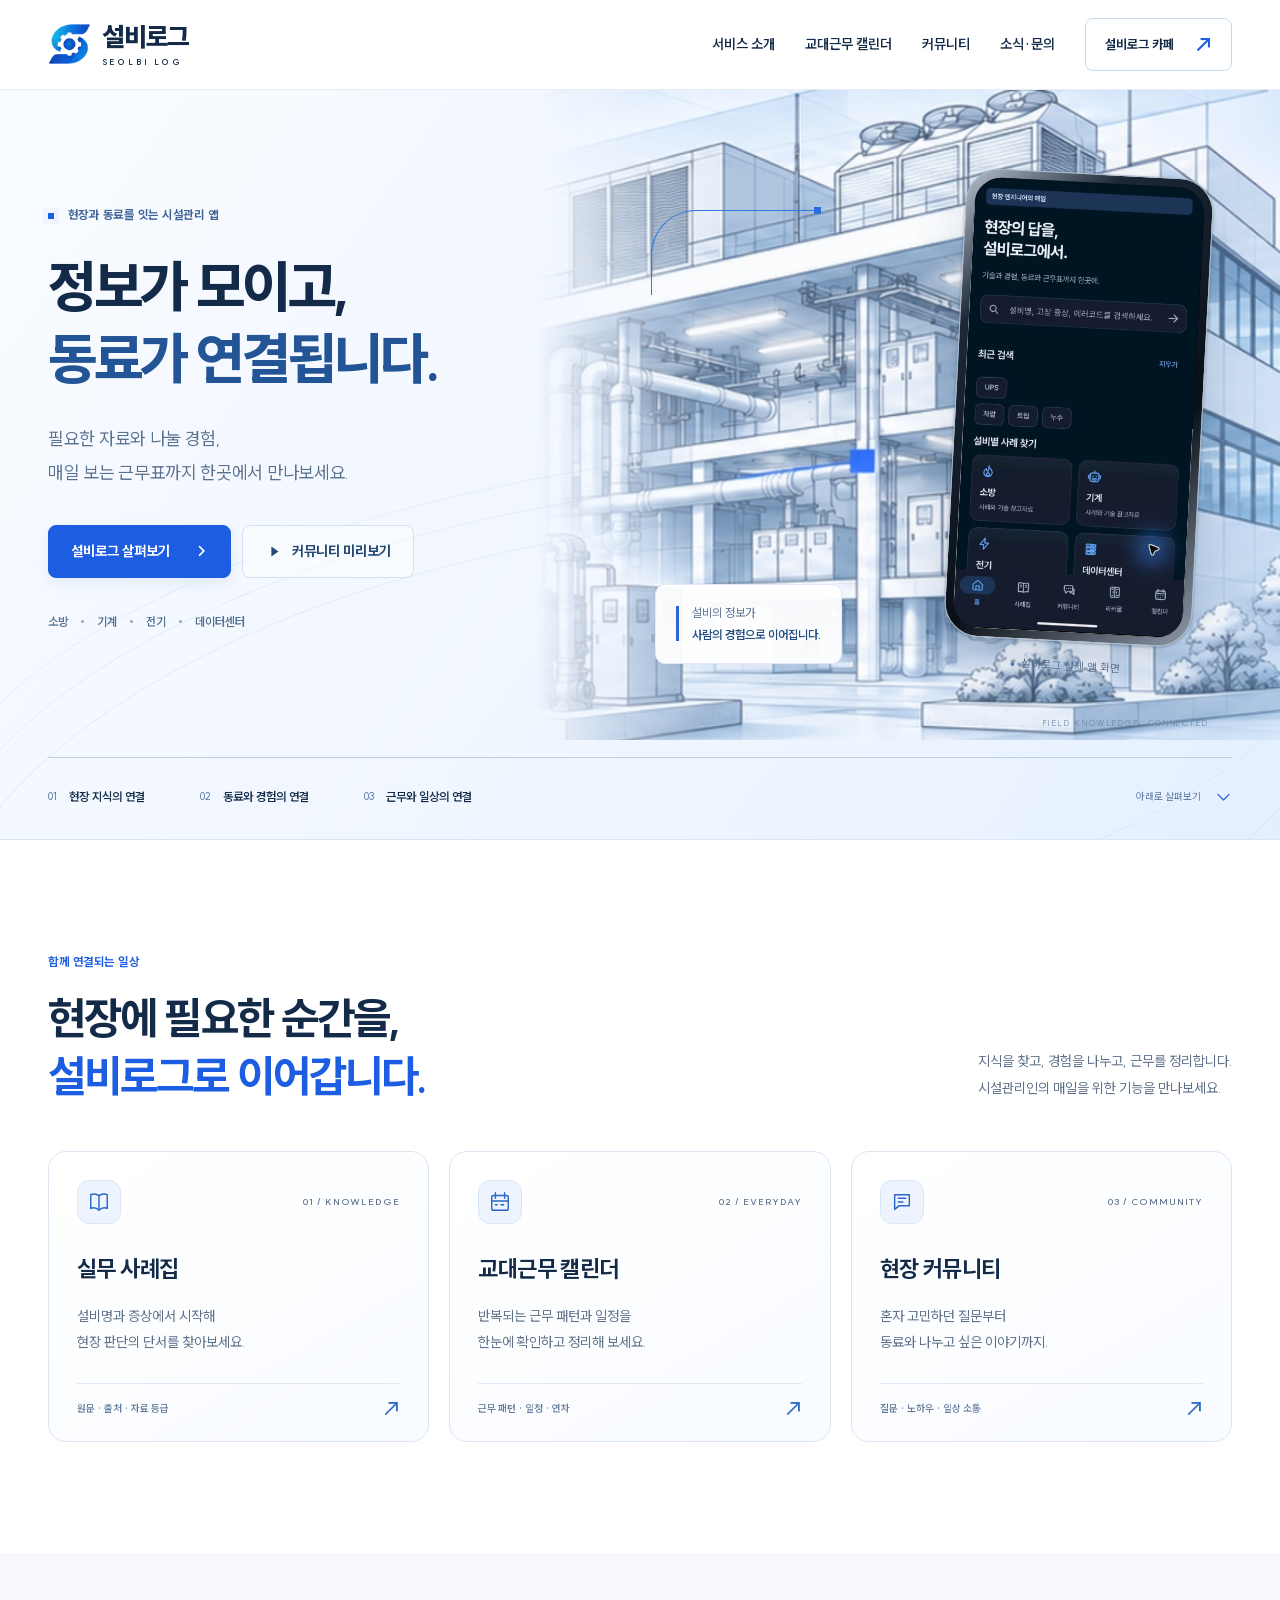
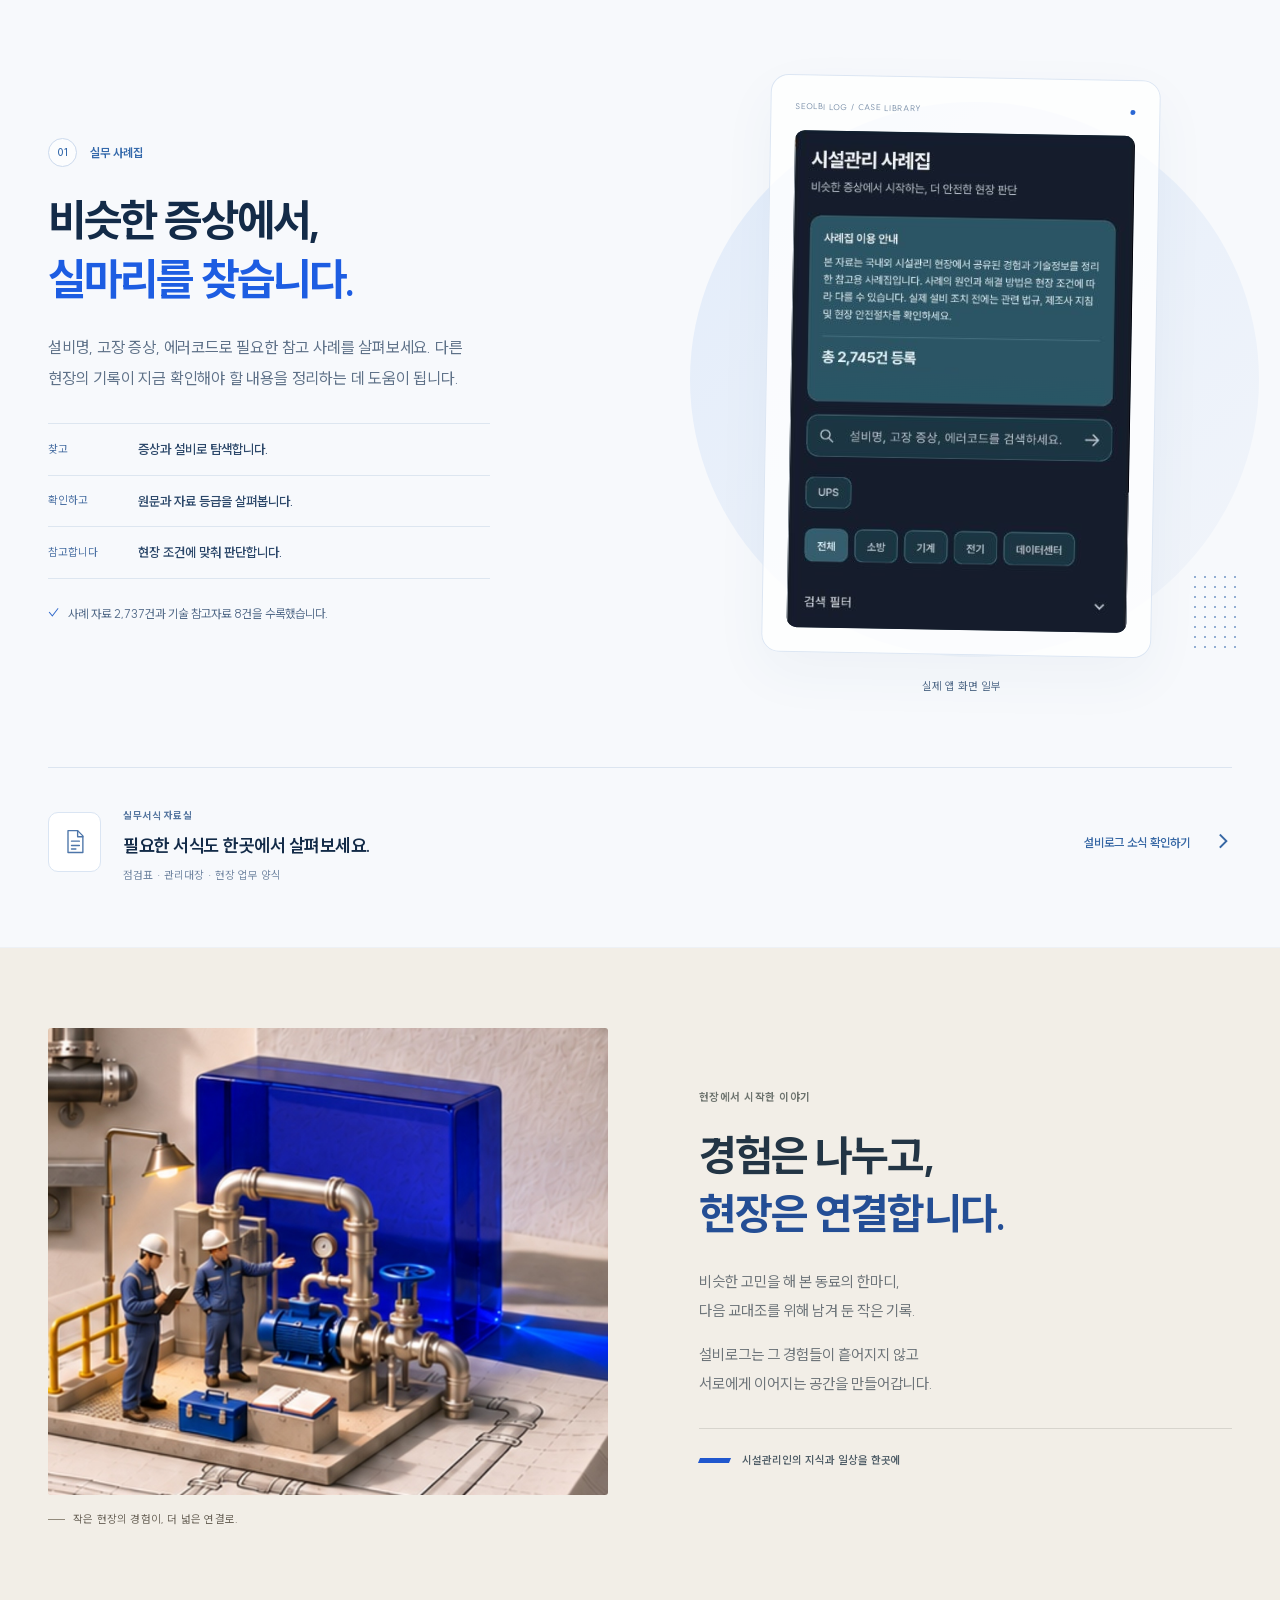
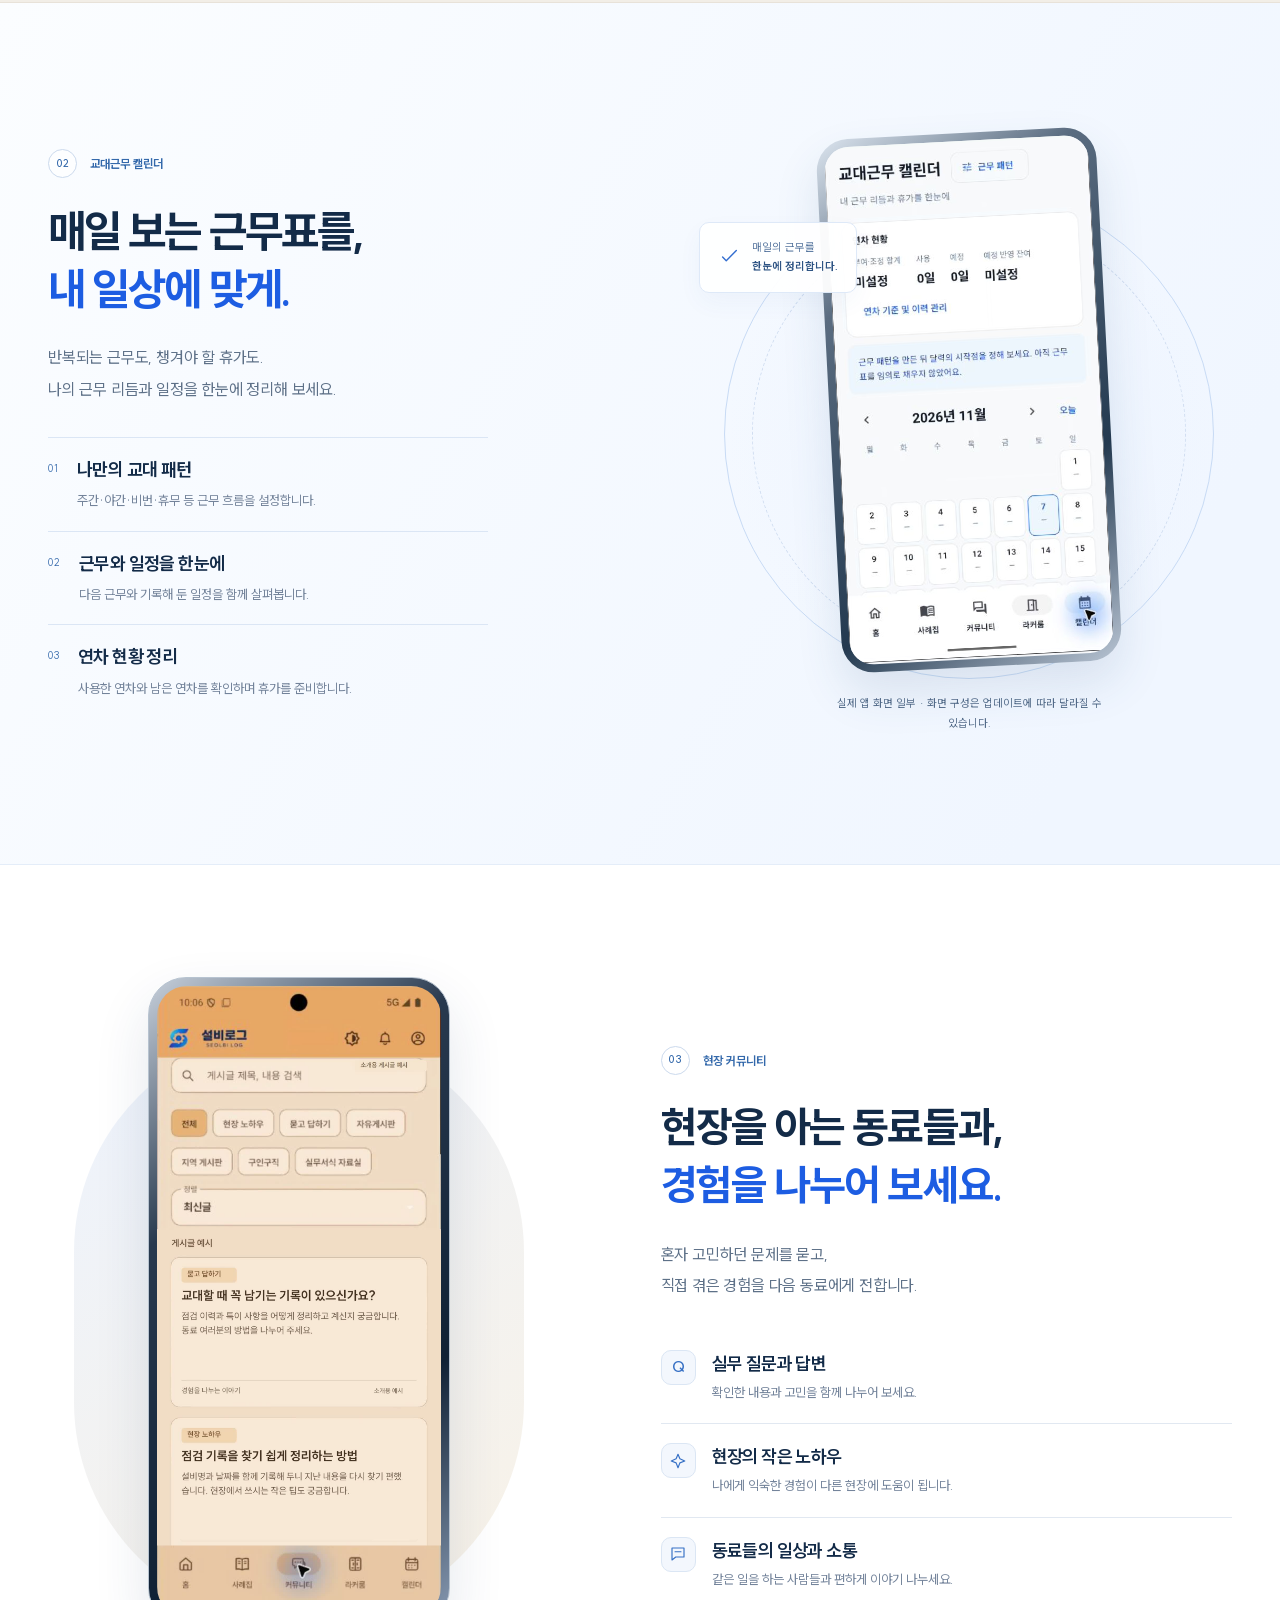
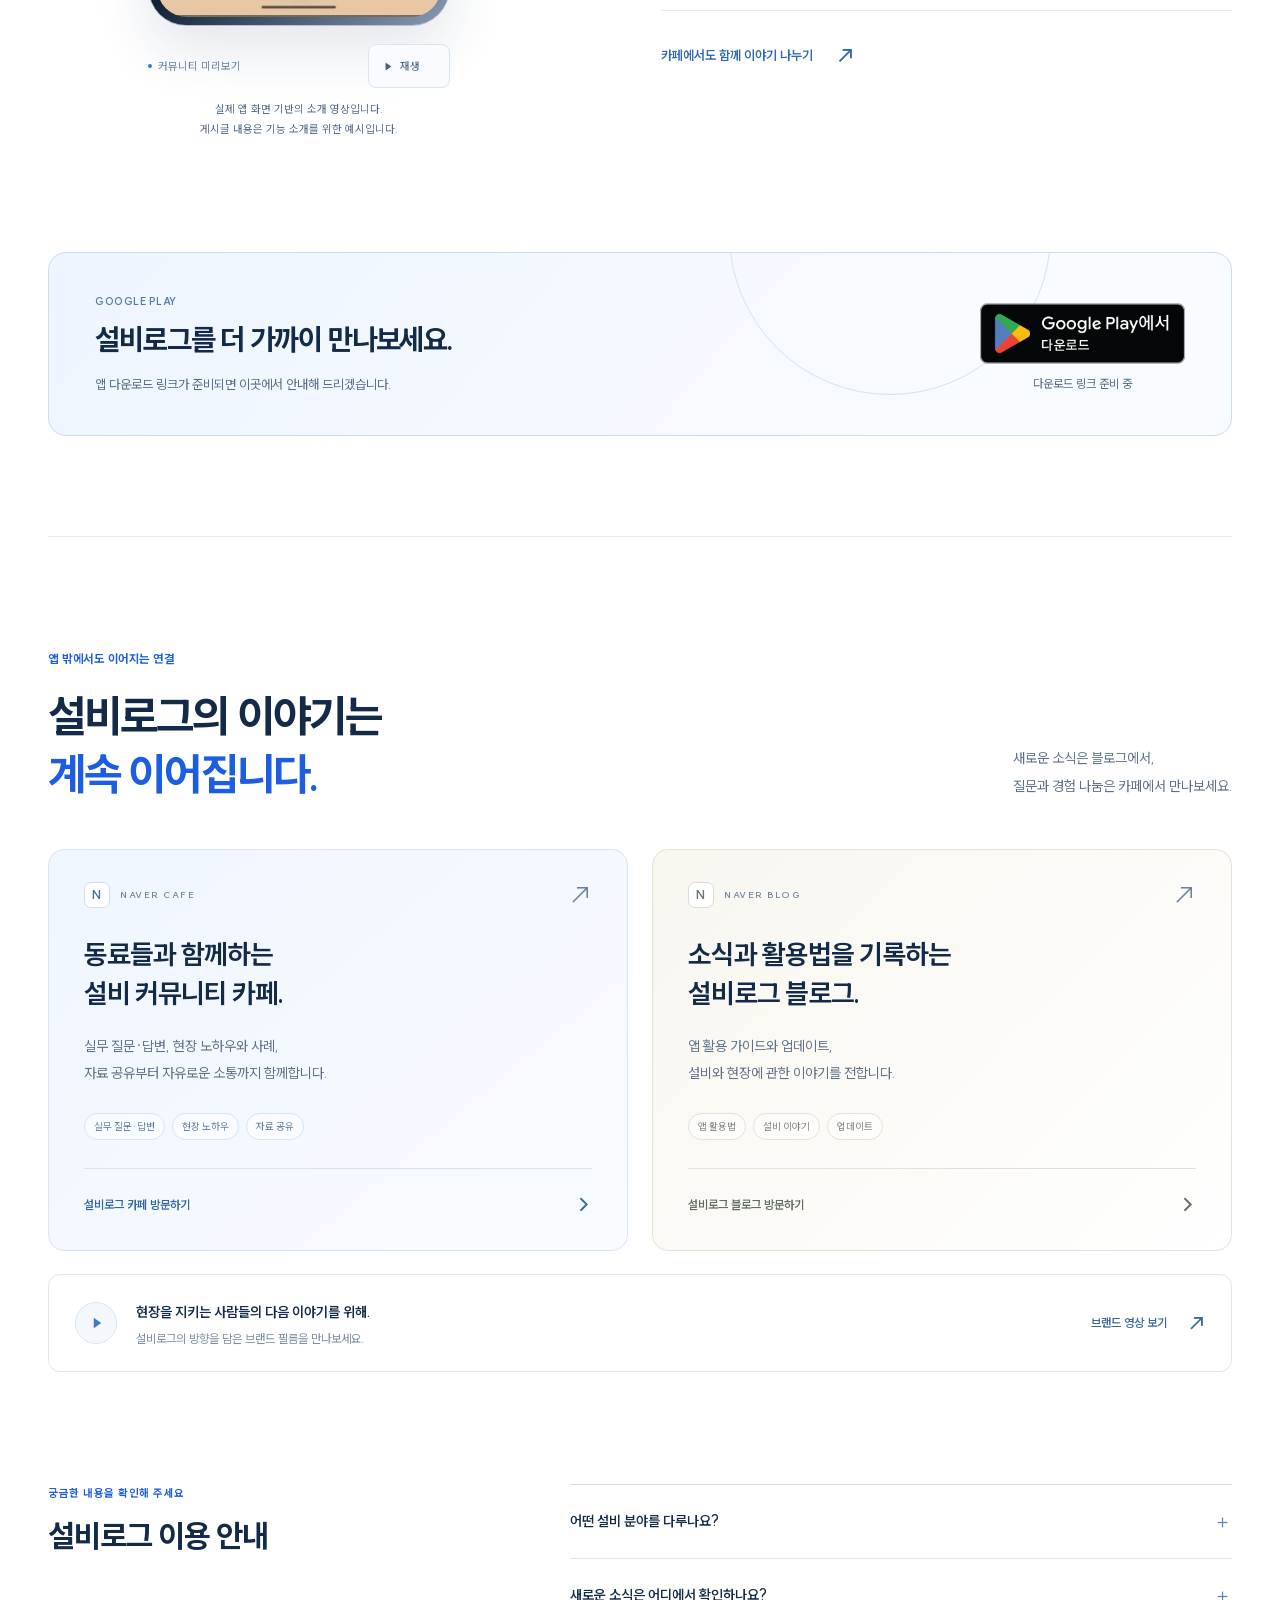
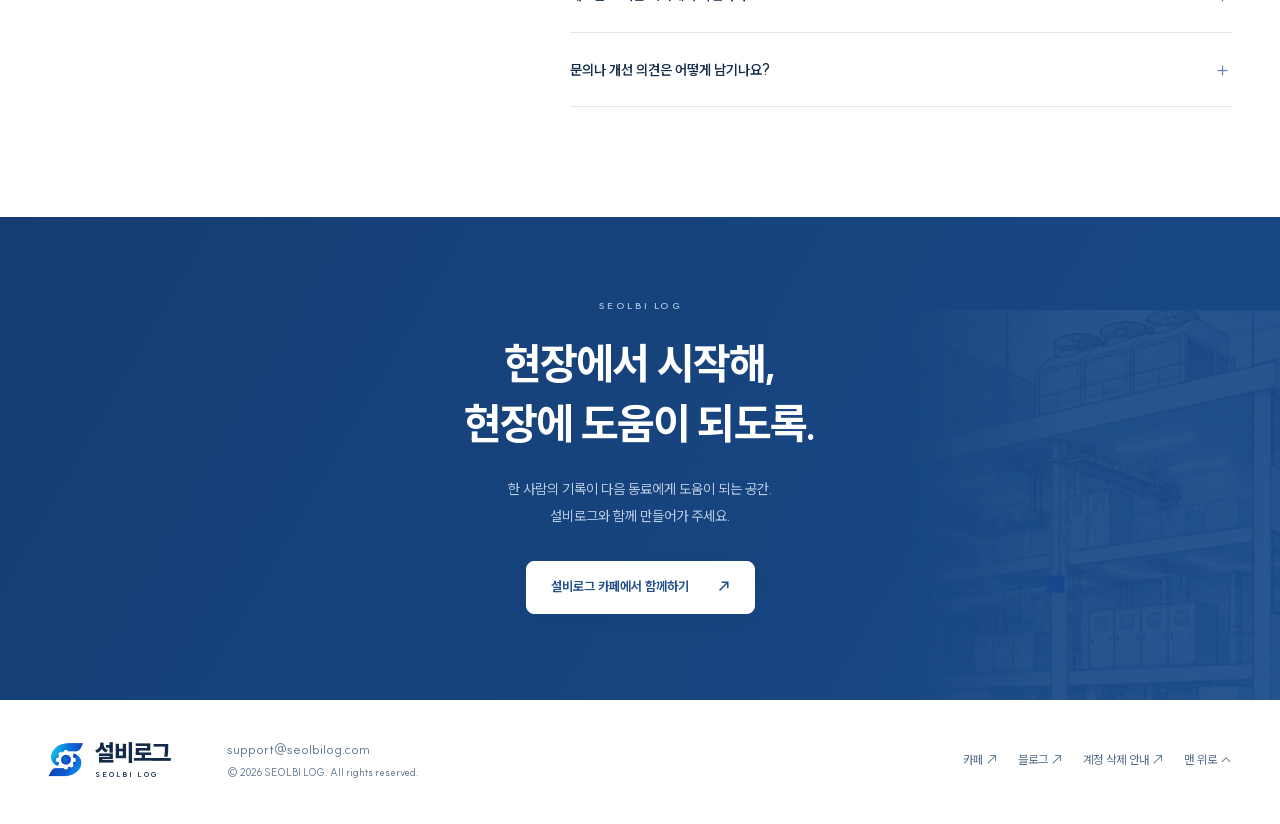
==== website/index.html @ 2997dcd2 "Add SeolbiLog homepage preview without changing support pages" ====
<!doctype html>
<html lang="ko">
<head>
<meta charset="utf-8"><meta name="viewport" content="width=device-width,initial-scale=1,viewport-fit=cover"><meta name="robots" content="noindex,nofollow"><link rel="canonical" href="https://rainbow-talk-dev-0903.github.io/seolbilog-support/website/">
<meta property="og:type" content="website"><meta property="og:locale" content="ko_KR"><meta property="og:site_name" content="설비로그"><meta property="og:title" content="설비로그 — 정보가 모이고, 동료가 연결되는 곳"><meta property="og:description" content="실무 사례집부터 커뮤니티, 매일 보는 교대근무 캘린더까지. 시설관리인의 지식과 일상을 한곳에서 만나보세요."><meta property="og:url" content="https://rainbow-talk-dev-0903.github.io/seolbilog-support/website/"><meta property="og:image" content="https://rainbow-talk-dev-0903.github.io/seolbilog-support/website/assets/social-card.png"><meta property="og:image:width" content="1200"><meta property="og:image:height" content="630"><meta property="og:image:alt" content="정보가 모이고 동료가 연결되는 곳, 설비로그"><meta name="twitter:card" content="summary_large_image"><meta name="theme-color" content="#f2f7ff">
<meta name="description" content="현장의 경험과 동료의 일상을 연결하는 설비로그. 실무 사례집, 교대근무 캘린더, 커뮤니티와 현장 자료를 만나보세요.">
<title>설비로그 — 현장의 경험을 잇습니다</title><link rel="icon" href="assets/brand-mark.png"><link rel="preload" href="assets/SUIT-Variable.woff2" as="font" type="font/woff2" crossorigin><link rel="stylesheet" href="assets/homepage.css"><script src="assets/homepage.js" defer></script>
</head>
<body id="top"><a class="skip" href="#main">본문 바로가기</a>
<header class="header"><div class="header-inner container"><a class="brand" href="#top" aria-label="설비로그 홈"><img src="assets/brand-mark.png" width="43" height="43" alt=""><span><b>설비로그</b><small>SEOLBI LOG</small></span></a>
<nav class="nav" id="main-nav" aria-label="주 메뉴"><a href="#service">서비스 소개</a><a href="#calendar">교대근무 캘린더</a><a href="#community">커뮤니티</a><a href="#connect">소식·문의</a></nav>
<a class="nav-cta" href="https://cafe.naver.com/seolbilog" target="_blank" rel="noopener noreferrer">설비로그 카페 <span aria-hidden="true">↗</span></a><button class="menu-button" aria-controls="main-nav" aria-expanded="false" aria-label="메뉴 열기"><span></span><span></span></button></div></header>
<main id="main">
<section class="hero" aria-labelledby="hero-title"><div class="hero-lines" aria-hidden="true"><i></i><i></i><i></i></div><div class="container hero-inner"><div class="hero-copy"><p class="eyebrow"><span class="tiny-square"></span> 현장과 동료를 잇는 시설관리 앱</p><h1 id="hero-title">정보가 모이고,<br><em>동료가 연결됩니다.</em></h1><p class="hero-description">필요한 자료와 나눌 경험,<br>매일 보는 근무표까지 한곳에서 만나보세요.</p>
<div class="hero-actions"><a class="button primary" href="#service">설비로그 살펴보기 <span aria-hidden="true">→</span></a><a class="button quiet" href="#community"><svg viewBox="0 0 24 24" aria-hidden="true"><path d="m9 5 10 7-10 7Z"/></svg> 커뮤니티 미리보기</a></div><div class="fields" aria-label="주요 설비 분야"><span>소방</span><i></i><span>기계</span><i></i><span>전기</span><i></i><span>데이터센터</span></div></div>
<div class="hero-stage"><div class="building-art" aria-hidden="true"></div><div class="connection-trace" aria-hidden="true"><span></span></div><figure class="app-device hero-device"><div class="device-inner"><div class="home-screen"><img src="assets/app-home-code13.png" fetchpriority="high" decoding="async" alt="설비로그 실제 앱 홈 화면. 설비별 사례와 검색, 커뮤니티 및 캘린더 메뉴" width="390" height="765"></div></div><figcaption><span></span> 설비로그 실제 앱 화면</figcaption></figure><div class="hero-note"><span class="note-rule"></span><p>설비의 정보가<br><strong>사람의 경험으로 이어집니다.</strong></p></div><span class="stage-coordinate" aria-hidden="true">FIELD KNOWLEDGE, CONNECTED</span></div></div>
<div class="container hero-bottom"><div><span>01</span><b>현장 지식의 연결</b></div><div><span>02</span><b>동료와 경험의 연결</b></div><div><span>03</span><b>근무와 일상의 연결</b></div><a href="#service" aria-label="서비스 소개로 이동">아래로 살펴보기 <span aria-hidden="true">↓</span></a></div></section>

<section id="service" class="section services container" aria-labelledby="service-title"><div class="section-top"><div><p class="eyebrow blue">함께 연결되는 일상</p><h2 id="service-title">현장에 필요한 순간을,<br><em>설비로그로 이어갑니다.</em></h2></div><p class="section-lead">지식을 찾고, 경험을 나누고, 근무를 정리합니다.<br>시설관리인의 매일을 위한 기능을 만나보세요.</p></div>
<div class="service-cards">
<a class="service-card" href="#cases"><div class="card-top"><span class="icon-box"><svg viewBox="0 0 24 24" aria-hidden="true"><path d="M12 5v16M3 4q5-2 9 1 4-3 9-1v15q-5-2-9 2-4-4-9-2Z"/></svg></span><span class="card-number">01 / KNOWLEDGE</span></div><h3>실무 사례집</h3><p>설비명과 증상에서 시작해<br>현장 판단의 단서를 찾아보세요.</p><span class="card-bottom">원문 · 출처 · 자료 등급 <i aria-hidden="true">↗</i></span></a>
<a class="service-card" href="#calendar"><div class="card-top"><span class="icon-box"><svg viewBox="0 0 24 24" aria-hidden="true"><rect x="3" y="5" width="18" height="16" rx="2"/><path d="M7 2v6M17 2v6M3 11h18M7 15h2M13 15h3"/></svg></span><span class="card-number">02 / EVERYDAY</span></div><h3>교대근무 캘린더</h3><p>반복되는 근무 패턴과 일정을<br>한눈에 확인하고 정리해 보세요.</p><span class="card-bottom">근무 패턴 · 일정 · 연차 <i aria-hidden="true">↗</i></span></a>
<a class="service-card" href="#community"><div class="card-top"><span class="icon-box"><svg viewBox="0 0 24 24" aria-hidden="true"><path d="M4 4h16v12H9l-5 4Z"/><path d="M8 8h8M8 12h5"/></svg></span><span class="card-number">03 / COMMUNITY</span></div><h3>현장 커뮤니티</h3><p>혼자 고민하던 질문부터<br>동료와 나누고 싶은 이야기까지.</p><span class="card-bottom">질문 · 노하우 · 일상 소통 <i aria-hidden="true">↗</i></span></a>
</div></section>

<section id="cases" class="section case-section" aria-labelledby="case-title"><div class="container split case-layout"><div class="case-copy"><p class="section-index"><span>01</span> 실무 사례집</p><h2 id="case-title">비슷한 증상에서,<br><em>실마리를 찾습니다.</em></h2><p class="body-copy">설비명, 고장 증상, 에러코드로 필요한 참고 사례를 살펴보세요. 다른 현장의 기록이 지금 확인해야 할 내용을 정리하는 데 도움이 됩니다.</p><div class="case-steps"><div><span>찾고</span><b>증상과 설비로 탐색합니다.</b></div><div><span>확인하고</span><b>원문과 자료 등급을 살펴봅니다.</b></div><div><span>참고합니다</span><b>현장 조건에 맞춰 판단합니다.</b></div></div><p class="growth-note"><span aria-hidden="true">✓</span> 사례 자료 2,737건과 기술 참고자료 8건을 수록했습니다.</p></div>
<figure class="case-visual"><div class="case-sheet"><div class="sheet-top"><span>SEOLBI LOG / CASE LIBRARY</span><i aria-hidden="true"></i></div><div class="case-capture"><img src="assets/app-cases-code13.png" alt="실제 설비로그 앱의 시설관리 사례집 검색 영역" loading="lazy" width="390" height="570"></div></div><figcaption>실제 앱 화면 일부</figcaption><div class="visual-dots" aria-hidden="true"></div></figure></div>
<div class="container forms-note"><div class="forms-icon"><svg viewBox="0 0 32 32" aria-hidden="true"><path d="M8 3h11l6 6v19H8Z"/><path d="M19 3v7h6M12 15h9M12 20h9M12 24h5"/></svg></div><div><span class="eyebrow">실무서식 자료실</span><h3>필요한 서식도 한곳에서 살펴보세요.</h3><p>점검표 · 관리대장 · 현장 업무 양식</p></div><a href="#connect">설비로그 소식 확인하기 <span aria-hidden="true">→</span></a></div></section>

<section class="diorama-section" aria-labelledby="story-title"><div class="container diorama-layout"><figure class="diorama-visual"><div class="diorama-window"><img src="assets/diorama.jpg" alt="도면 위에서 펌프와 배관을 점검하며 경험을 나누는 작업자 미니어처" loading="lazy" width="2160" height="1800"></div><figcaption><span></span> 작은 현장의 경험이, 더 넓은 연결로.</figcaption></figure><div class="diorama-copy"><p class="eyebrow">현장에서 시작한 이야기</p><h2 id="story-title">경험은 나누고,<br><em>현장은 연결합니다.</em></h2><p>비슷한 고민을 해 본 동료의 한마디,<br>다음 교대조를 위해 남겨 둔 작은 기록.</p><p>설비로그는 그 경험들이 흩어지지 않고<br>서로에게 이어지는 공간을 만들어갑니다.</p><div class="diorama-sign"><span aria-hidden="true"></span><b>시설관리인의 지식과 일상을 한곳에</b></div></div></div></section>

<section id="calendar" class="section calendar-section" aria-labelledby="calendar-title"><div class="container calendar-layout"><div class="calendar-copy"><p class="section-index"><span>02</span> 교대근무 캘린더</p><h2 id="calendar-title">매일 보는 근무표를,<br><em>내 일상에 맞게.</em></h2><p class="body-copy">반복되는 근무도, 챙겨야 할 휴가도.<br>나의 근무 리듬과 일정을 한눈에 정리해 보세요.</p>
<div class="calendar-features"><article><span class="feature-count">01</span><div><h3>나만의 교대 패턴</h3><p>주간·야간·비번·휴무 등 근무 흐름을 설정합니다.</p></div></article><article><span class="feature-count">02</span><div><h3>근무와 일정을 한눈에</h3><p>다음 근무와 기록해 둔 일정을 함께 살펴봅니다.</p></div></article><article><span class="feature-count">03</span><div><h3>연차 현황 정리</h3><p>사용한 연차와 남은 연차를 확인하며 휴가를 준비합니다.</p></div></article></div></div>
<figure class="calendar-visual"><div class="calendar-orbit" aria-hidden="true"></div><div class="calendar-label"><svg viewBox="0 0 24 24" aria-hidden="true"><path d="m5 12 4 4L20 5"/></svg><span>매일의 근무를<br><b>한눈에 정리합니다.</b></span></div><div class="calendar-device"><div class="calendar-screen"><img src="assets/app-calendar.jpg" alt="실제 설비로그 앱 교대근무 캘린더 화면. 근무 패턴, 연차 현황과 월간 달력" width="423" height="970" loading="lazy"></div></div><figcaption>실제 앱 화면 일부 · 화면 구성은 업데이트에 따라 달라질 수 있습니다.</figcaption></figure></div></section>

<section id="community" class="section community-section" aria-labelledby="community-title"><div class="container community-layout"><figure class="community-visual"><div class="community-halo" aria-hidden="true"></div><div class="portrait-device"><video id="community-video" controls muted loop playsinline preload="metadata" poster="assets/community-poster.jpg" aria-label="설비로그 커뮤니티 소개 영상. 실제 앱 화면 기반의 소개용 게시글 예시가 천천히 넘어갑니다."><source src="assets/seolbilog-community.mp4" type="video/mp4"></video></div>
<div class="portrait-controls"><span><i></i> 커뮤니티 미리보기</span><button id="community-play" type="button" aria-label="커뮤니티 영상 일시정지" aria-pressed="false"><svg class="pause-icon" viewBox="0 0 20 20" aria-hidden="true"><path d="M7 5v10M13 5v10"/></svg><svg class="play-icon" viewBox="0 0 20 20" aria-hidden="true"><path d="m7 4 9 6-9 6Z"/></svg><span>일시정지</span></button></div><figcaption>실제 앱 화면 기반의 소개 영상입니다.<br>게시글 내용은 기능 소개를 위한 예시입니다.</figcaption></figure>
<div class="community-copy"><p class="section-index"><span>03</span> 현장 커뮤니티</p><h2 id="community-title">현장을 아는 동료들과,<br><em>경험을 나누어 보세요.</em></h2><p class="body-copy">혼자 고민하던 문제를 묻고,<br>직접 겪은 경험을 다음 동료에게 전합니다.</p>
<div class="community-topics"><article><span class="topic-icon">Q</span><div><h3>실무 질문과 답변</h3><p>확인한 내용과 고민을 함께 나누어 보세요.</p></div></article><article><span class="topic-icon"><svg viewBox="0 0 24 24" aria-hidden="true"><path d="m12 3 2.5 6 6.5 3-6.5 2.5L12 21l-2.5-6.5L3 12l6.5-3Z"/></svg></span><div><h3>현장의 작은 노하우</h3><p>나에게 익숙한 경험이 다른 현장에 도움이 됩니다.</p></div></article><article><span class="topic-icon"><svg viewBox="0 0 24 24" aria-hidden="true"><path d="M4 4h16v12H9l-5 4Z"/><path d="M8 9h8"/></svg></span><div><h3>동료들의 일상과 소통</h3><p>같은 일을 하는 사람들과 편하게 이야기 나누세요.</p></div></article></div><a class="text-link" href="https://cafe.naver.com/seolbilog" target="_blank" rel="noopener noreferrer">카페에서도 함께 이야기 나누기 <span aria-hidden="true">↗</span></a></div></div></section>

<section id="download" class="play-section container" aria-labelledby="play-title"><div class="play-banner"><div class="play-copy"><p class="eyebrow">GOOGLE PLAY</p><h2 id="play-title">설비로그를 더 가까이 만나보세요.</h2><p>앱 다운로드 링크가 준비되면 이곳에서 안내해 드리겠습니다.</p></div><a id="google-play-link" class="play-download" role="link" aria-disabled="true" aria-label="Google Play 다운로드 링크 준비 중"><img src="assets/google-play-ko.png" width="205" height="80" alt="Google Play에서 다운로드" loading="lazy"><span class="play-status" id="google-play-status">다운로드 링크 준비 중</span></a></div></section>

<section id="connect" class="section connect-section container" aria-labelledby="connect-title"><div class="section-top"><div><p class="eyebrow blue">앱 밖에서도 이어지는 연결</p><h2 id="connect-title">설비로그의 이야기는<br><em>계속 이어집니다.</em></h2></div><p class="section-lead">새로운 소식은 블로그에서,<br>질문과 경험 나눔은 카페에서 만나보세요.</p></div>
<div class="connect-cards"><a class="connect-card cafe-card" href="https://cafe.naver.com/seolbilog" target="_blank" rel="noopener noreferrer"><div class="connect-top"><span class="naver-mark">N</span><span>NAVER CAFE</span><i aria-hidden="true">↗</i></div><h3>동료들과 함께하는<br>설비 커뮤니티 카페.</h3><p>실무 질문·답변, 현장 노하우와 사례,<br>자료 공유부터 자유로운 소통까지 함께합니다.</p><div class="connect-tags"><span>실무 질문·답변</span><span>현장 노하우</span><span>자료 공유</span></div><b class="connect-link">설비로그 카페 방문하기 <span aria-hidden="true">→</span></b></a>
<a class="connect-card blog-card" href="https://blog.naver.com/seolbilog" target="_blank" rel="noopener noreferrer"><div class="connect-top"><span class="naver-mark">N</span><span>NAVER BLOG</span><i aria-hidden="true">↗</i></div><h3>소식과 활용법을 기록하는<br>설비로그 블로그.</h3><p>앱 활용 가이드와 업데이트,<br>설비와 현장에 관한 이야기를 전합니다.</p><div class="connect-tags"><span>앱 활용법</span><span>설비 이야기</span><span>업데이트</span></div><b class="connect-link">설비로그 블로그 방문하기 <span aria-hidden="true">→</span></b></a></div>
<div class="film-invitation"><span class="film-icon"><svg viewBox="0 0 24 24" aria-hidden="true"><path d="m9 5 10 7-10 7Z"/></svg></span><div><b>현장을 지키는 사람들의 다음 이야기를 위해.</b><p>설비로그의 방향을 담은 브랜드 필름을 만나보세요.</p></div><button class="film-open" type="button" aria-haspopup="dialog" aria-controls="brand-dialog">브랜드 영상 보기 <span aria-hidden="true">↗</span></button></div></section>

<section class="faq-section container" aria-labelledby="faq-title"><div><p class="eyebrow blue">궁금한 내용을 확인해 주세요</p><h2 id="faq-title">설비로그 이용 안내</h2></div><div class="faq-list"><details><summary>어떤 설비 분야를 다루나요?<span aria-hidden="true">＋</span></summary><p>소방·기계·전기·데이터센터 등 시설관리 실무에서 만나는 설비 정보를 다룹니다. 분야별 참고 사례와 현장 경험을 살펴보실 수 있습니다.</p></details><details><summary>새로운 소식은 어디에서 확인하나요?<span aria-hidden="true">＋</span></summary><p>설비로그 카페와 블로그에서 앱 소개, 활용 가이드와 업데이트 소식을 전합니다. 아래 공식 채널을 통해 확인해 주세요.</p></details><details><summary>문의나 개선 의견은 어떻게 남기나요?<span aria-hidden="true">＋</span></summary><p>카페의 ‘앱 문의·건의’ 게시판을 이용하거나 <a href="mailto:support@seolbilog.com">support@seolbilog.com</a>으로 문의해 주세요.</p></details></div></section>
<section class="closing"><div class="container closing-inner"><div class="closing-art" aria-hidden="true"></div><p class="eyebrow">SEOLBI LOG</p><h2>현장에서 시작해,<br>현장에 도움이 되도록.</h2><p>한 사람의 기록이 다음 동료에게 도움이 되는 공간.<br>설비로그와 함께 만들어가 주세요.</p><a class="button closing-button" href="https://cafe.naver.com/seolbilog" target="_blank" rel="noopener noreferrer">설비로그 카페에서 함께하기 <span aria-hidden="true">↗</span></a></div></section>
</main>
<footer class="footer container"><a class="brand" href="#top" aria-label="설비로그 홈"><img src="assets/brand-mark.png" width="39" height="39" alt=""><span><b>설비로그</b><small>SEOLBI LOG</small></span></a><div class="footer-info"><a href="mailto:support@seolbilog.com">support@seolbilog.com</a><small>© 2026 SEOLBI LOG. All rights reserved.</small></div><div class="footer-links"><a href="https://cafe.naver.com/seolbilog" target="_blank" rel="noopener noreferrer">카페 ↗</a><a href="https://blog.naver.com/seolbilog" target="_blank" rel="noopener noreferrer">블로그 ↗</a><a href="https://rainbow-talk-dev-0903.github.io/seolbilog-support/account-deletion.html" target="_blank" rel="noopener noreferrer">계정 삭제 안내 ↗</a><a href="#top">맨 위로 ↑</a></div></footer>
<dialog id="brand-dialog" class="brand-dialog" aria-labelledby="brand-dialog-title"><div class="dialog-heading"><h2 id="brand-dialog-title">설비로그 브랜드 필름</h2><button class="film-close" type="button" aria-label="브랜드 영상 닫기">×</button></div><video controls playsinline preload="none" poster="assets/film-poster.jpg" aria-label="설비로그 브랜드 필름"><source src="assets/seolbilog-brand-film.mp4" type="video/mp4"></video></dialog>
</body></html>
---- website/assets/homepage.css ----
@font-face{font-family:SUIT;src:url(SUIT-Variable.woff2) format('woff2');font-weight:100 900;font-display:swap}
:root{--ink:#132b48;--blue:#1d5de2;--navy:#173c70;--body:#5e7188;--line:#dde6f0;--pale:#f3f7fd;--max:1232px;--radius:18px}
*{box-sizing:border-box}html{scroll-behavior:smooth;scroll-padding-top:110px}body{margin:0;color:var(--ink);background:#fff;font:16px/1.75 SUIT,'Malgun Gothic',sans-serif;word-break:keep-all;-webkit-font-smoothing:antialiased}a{color:inherit;text-decoration:none}button{font:inherit;cursor:pointer}a,button{-webkit-tap-highlight-color:transparent}button:focus-visible,a:focus-visible,summary:focus-visible{outline:3px solid #2465e9;outline-offset:5px}img{display:block;max-width:100%;height:auto}h1,h2,h3,p,figure{margin:0}svg{width:24px;height:24px;fill:none;stroke:currentColor;stroke-width:1.55;stroke-linecap:round;stroke-linejoin:round;flex-shrink:0}em{font-style:normal;color:var(--blue)}.container{width:min(var(--max),calc(100% - 96px));margin-inline:auto}.skip{position:fixed;top:-100px;left:20px;padding:12px 20px;background:var(--blue);color:white;z-index:100}.skip:focus{top:15px}.header{height:90px;position:sticky;top:0;z-index:50;background:#ffffffed;border-bottom:1px solid #e6edf5;backdrop-filter:blur(18px)}.header-inner{height:100%;display:flex;align-items:center;justify-content:space-between;gap:30px}.brand{display:flex;align-items:center;gap:11px;flex-shrink:0}.brand img{width:43px;height:43px;object-fit:contain}.brand span{display:flex;flex-direction:column;line-height:1}.brand b{font-size:26px;font-weight:850;letter-spacing:-1.2px}.brand small{font-size:8px;font-weight:750;letter-spacing:2.9px;margin-top:8px}.nav{display:flex;gap:30px;margin-left:auto;align-items:center;font-size:14px;font-weight:650}.nav a{padding:10px 0;transition:color .2s}.nav a:hover{color:var(--blue)}.nav-cta{display:flex;align-items:center;gap:20px;font-size:13px;font-weight:750;padding:10px 19px;border:1px solid #c9d9ee;border-radius:8px;transition:background .2s}.nav-cta:hover{background:#edf4ff}.nav-cta span{font-size:18px;color:var(--blue)}.menu-button{display:none}.eyebrow{font-size:12px;font-weight:750;letter-spacing:.5px;line-height:1.7}.eyebrow.blue{color:var(--blue)}.tiny-square{display:inline-block;width:6px;height:6px;background:var(--blue);margin-right:10px;vertical-align:middle;box-shadow:0 0 0 5px #1d5de20a}.hero{background:linear-gradient(125deg,#f8fbff 5%,#edf4ff 77%,#e3efff);position:relative;overflow:hidden;border-bottom:1px solid #dbe6f5}.hero-inner{display:grid;grid-template-columns:1.02fr 1fr;min-height:667px;align-items:center;gap:10px}.hero-copy{z-index:3;padding:25px 0 35px}.hero-copy>.eyebrow{color:#3e6396}.hero h1{font-size:clamp(45px,4.4vw,65px);font-weight:810;letter-spacing:-3px;line-height:1.27;margin-top:26px}.hero h1 em{color:#235495}.hero-description{font-size:18px;color:#59718f;line-height:1.9;letter-spacing:-.3px;margin-top:28px}.hero-actions{display:flex;gap:11px;flex-wrap:wrap;margin-top:35px}.button{display:inline-flex;align-items:center;justify-content:center;gap:24px;padding:14px 22px;min-height:53px;border-radius:8px;border:1px solid #d0deef;font-size:14px;font-weight:750;line-height:1.5;transition:background .2s,transform .2s,box-shadow .2s}.button:hover{transform:translateY(-2px)}.button.primary{background:var(--blue);color:white;border-color:var(--blue);box-shadow:0 5px 15px #1d5de218}.button.primary:hover{background:#174fc4;box-shadow:0 8px 20px #1d5de225}.button.quiet{background:#ffffff73;border-color:#d3e1f3;gap:10px;color:#244974}.button.quiet svg{width:17px;height:17px;fill:currentColor;stroke:none}.fields{display:flex;gap:13px;align-items:center;margin-top:33px;font-size:12px;color:#527093;font-weight:650}.fields i{width:3px;height:3px;background:#92a8c2;border-radius:50%}.hero-stage{position:relative;height:667px;min-width:0}.building-art{position:absolute;width:850px;height:650px;right:-154px;top:0;background:url(architecture.jpg) right center/auto 100% no-repeat;opacity:.8;mask-image:linear-gradient(90deg,transparent,#000 20%)}.hero-lines{position:absolute;inset:0;pointer-events:none;opacity:.45}.hero-lines i{position:absolute;left:-5%;top:50%;width:110%;height:500px;border:1px solid #d0deed;border-radius:50%;transform:rotate(-9deg)}.hero-lines i:nth-child(2){top:54%;height:570px}.hero-lines i:nth-child(3){top:59%;height:650px}.app-device{position:relative;width:248px;z-index:3}.device-inner{padding:8px;border-radius:35px;background:linear-gradient(135deg,#b8c0cb,#1c2838 22%,#090f17 65%,#8d98a7);box-shadow:0 24px 50px #24476930,0 1px 3px #17385e66;border:1px solid #b0bbc8}.home-screen{position:relative;aspect-ratio:1080/2125;overflow:hidden;border-radius:27px;background:#101b2b}.home-screen img{width:100%;max-width:none;position:absolute;top:-12.94%;left:0}.hero-device{position:absolute;right:30px;top:83px;transform:rotate(3deg)}.app-device figcaption{display:flex;justify-content:center;align-items:center;gap:7px;font-size:10px;color:#4b698b;margin-top:15px}.app-device figcaption>span{width:4px;height:4px;background:#3878ca;border-radius:50%}.hero-note{position:absolute;bottom:93px;left:4px;z-index:4;display:flex;align-items:flex-start;gap:13px;padding:17px 20px;background:#ffffffef;border:1px solid #e2eafa;border-radius:10px;box-shadow:0 10px 35px #36619a10}.hero-note p{font-size:12px;color:#5e7592;line-height:1.85}.hero-note strong{font-weight:700;color:#244e83}.note-rule{width:3px;height:35px;background:#2b65d4;margin-top:4px}.connection-trace{position:absolute;width:170px;height:85px;left:0;top:120px;border-left:1px solid #3379df;border-top:1px solid #3379df;border-top-left-radius:45px;z-index:2}.connection-trace span{position:absolute;right:0;top:-4px;width:7px;height:7px;background:#2b6ce3}.stage-coordinate{position:absolute;bottom:27px;right:23px;font-size:8px;letter-spacing:1.9px;color:#6c88a9;z-index:3}.hero-bottom{display:flex;align-items:center;gap:55px;border-top:1px solid #bdcfe7;padding:24px 0 27px;position:relative;z-index:4}.hero-bottom>div{display:flex;align-items:center;gap:12px}.hero-bottom>div span{font-size:10px;font-weight:550;color:#5b7ba4}.hero-bottom b{font-size:12px;font-weight:680}.hero-bottom>a{display:flex;align-items:center;gap:14px;margin-left:auto;font-size:10px;color:#5d7b9f}.hero-bottom>a span{font-size:17px;color:#235fc3}.section{padding-block:112px}.section-top{display:flex;align-items:flex-end;justify-content:space-between;gap:55px;margin-bottom:46px}.section-top h2{margin-top:17px}h2{font-size:44px;font-weight:770;line-height:1.32;letter-spacing:-1.9px}h3{letter-spacing:-.6px;font-weight:740}.section-lead{font-size:14px;color:var(--body);line-height:1.95;max-width:380px;padding-bottom:3px}.service-cards{display:grid;grid-template-columns:repeat(3,minmax(0,1fr));gap:20px}.service-card{display:flex;flex-direction:column;border:1px solid #dce6f1;border-radius:var(--radius);padding:28px 28px 23px;background:linear-gradient(150deg,#fff,#f8fbff);box-shadow:0 5px 15px #224d7c03;transition:transform .25s,box-shadow .25s,border-color .25s}.service-card:hover{transform:translateY(-5px);border-color:#a4bee5;box-shadow:0 17px 35px #1c4d9210}.card-top{display:flex;align-items:center;justify-content:space-between;gap:15px}.icon-box{width:44px;height:44px;border-radius:12px;display:flex;align-items:center;justify-content:center;color:#2a65c7;border:1px solid #d9e7f8;background:#edf4fe}.icon-box svg{width:22px;height:22px}.card-number{font-size:8px;font-weight:650;letter-spacing:1px;color:#74879f}.service-card h3{font-size:23px;margin-top:25px}.service-card>p{font-size:14px;line-height:1.9;color:var(--body);margin-top:13px;min-height:54px}.card-bottom{display:flex;align-items:center;justify-content:space-between;font-size:10px;font-weight:600;color:#617a99;margin-top:26px;border-top:1px solid #e0e9f5;padding-top:16px}.card-bottom i{font-size:18px;line-height:1;font-style:normal;color:#316bc6}.split{display:grid;grid-template-columns:1fr 1fr;align-items:center;gap:100px}.split>*{min-width:0}.case-section{background:#f7f9fc;border-block:1px solid #edf1f6;padding-bottom:62px}.section-index{display:flex;align-items:center;gap:13px;color:#3469ab;font-size:12px;font-weight:720;margin-bottom:24px}.section-index>span{display:flex;align-items:center;justify-content:center;font-size:10px;font-weight:650;width:29px;height:29px;border:1px solid #ccdaed;border-radius:50%;background:#ffffff9e}.body-copy{font-size:16px;line-height:1.95;color:var(--body);margin-top:24px;max-width:450px;letter-spacing:-.2px}.case-steps{margin-top:29px;border-top:1px solid var(--line);max-width:442px}.case-steps>div{display:flex;align-items:center;gap:20px;padding:14px 0;border-bottom:1px solid var(--line)}.case-steps span{font-size:11px;color:#4a70a3;width:70px}.case-steps b{font-size:13px;font-weight:630;color:#2c486a}.growth-note{display:flex;align-items:flex-start;gap:8px;font-size:10px;color:#6d829d;margin-top:24px;max-width:390px;line-height:1.8}.growth-note>span{color:#2c66ca;font-size:13px;line-height:1.5}.case-visual{position:relative;padding:10px 0 0;isolation:isolate}.case-visual:before{content:'';position:absolute;inset:35px -27px 40px 0;border-radius:50%;background:linear-gradient(140deg,#e2ecfa,#f2f5fa);z-index:-1}.case-sheet{width:390px;max-width:100%;padding:24px;background:#ffffffc9;border:1px solid #dce6f3;border-radius:18px;box-shadow:0 20px 55px #274c7a0c;transform:rotate(1deg);margin:auto}.sheet-top{display:flex;align-items:center;justify-content:space-between;margin-bottom:17px;color:#6d84a0;font-size:8px;letter-spacing:1px}.sheet-top i{height:5px;width:5px;background:#2b67d4;border-radius:50%}.case-capture{position:relative;aspect-ratio:1080/1360;overflow:hidden;border-radius:10px;background:#10202d}.case-capture img{position:absolute;width:100%;max-width:none;top:-20.3%;left:0}.case-visual figcaption{font-size:10px;color:#7185a0;text-align:center;margin-top:23px}.visual-dots{position:absolute;right:-10px;bottom:45px;width:52px;height:80px;background-image:radial-gradient(#92aed2 1px,transparent 1px);background-size:10px 10px;z-index:-1}.forms-note{display:flex;align-items:center;gap:22px;margin-top:70px;border-top:1px solid #dce5f0;padding-top:31px}.forms-icon{width:53px;height:60px;display:flex;align-items:center;justify-content:center;border:1px solid #dae5f3;border-radius:10px;background:#fff;flex-shrink:0;color:#4c75a9}.forms-icon svg{width:28px;height:28px}.forms-note .eyebrow{font-size:10px;color:#54759f}.forms-note h3{font-size:18px;letter-spacing:-.5px;margin-top:3px;font-weight:710}.forms-note p{font-size:11px;color:#7287a2;margin-top:5px}.forms-note>a{font-size:12px;font-weight:650;display:flex;align-items:center;gap:23px;margin-left:auto;color:#3667a4}.forms-note>a span{font-size:19px}.diorama-section{background:#f2eee7;padding:80px 0 73px;border-bottom:1px solid #e8e2d9}.diorama-layout{display:grid;grid-template-columns:1.05fr 1fr;align-items:center;gap:91px}.diorama-visual{min-width:0}.diorama-window{position:relative;width:100%;aspect-ratio:1.2;overflow:hidden;background:#e9e1d6;border-radius:3px}.diorama-window img{position:absolute;width:315%;height:auto;max-width:none;left:-215%;top:-157%}.diorama-visual figcaption{font-size:9px;letter-spacing:.2px;color:#7c776d;display:flex;align-items:center;gap:8px;padding-top:15px}.diorama-visual figcaption>span{width:17px;height:1px;background:#928a7c}.diorama-copy .eyebrow{font-size:11px;color:#6d736e;margin-bottom:20px}.diorama-copy h2{font-size:43px;line-height:1.35;color:#233545}.diorama-copy h2 em{color:#244e95}.diorama-copy>p:not(.eyebrow){color:#6d7479;font-size:15px;line-height:1.95;margin-top:24px}.diorama-copy>p+p:not(.eyebrow){margin-top:15px}.diorama-sign{border-top:1px solid #d7d4cd;display:flex;align-items:center;gap:12px;margin-top:29px;padding-top:22px}.diorama-sign>span{height:5px;width:31px;background:#2057ce;transform:skewX(-23deg)}.diorama-sign>b{font-size:11px;font-weight:650;color:#4e5c66}.calendar-section{background:linear-gradient(120deg,#fbfdff,#f0f6ff 85%);overflow:hidden;border-bottom:1px solid #e4edf9}.calendar-layout{display:grid;grid-template-columns:1.08fr 1fr;align-items:center;gap:90px}.calendar-layout>*{min-width:0}.calendar-features{margin-top:32px;max-width:440px}.calendar-features article{display:flex;align-items:flex-start;gap:19px;padding:19px 0;border-top:1px solid #dbe6f5}.feature-count{font-size:10px;color:#3b6eae;letter-spacing:.5px;padding-top:3px}.calendar-features h3{font-size:18px;font-weight:720;line-height:1.45}.calendar-features p{font-size:13px;color:#73839a;margin-top:6px;line-height:1.75}.calendar-visual{min-height:637px;display:flex;flex-direction:column;align-items:center;justify-content:center;position:relative;isolation:isolate}.calendar-orbit{position:absolute;width:490px;height:490px;border:1px solid #c8dbf5;border-radius:50%;z-index:-1;background:radial-gradient(ellipse,#e9f1ff9c,transparent 70%)}.calendar-orbit:before{content:'';position:absolute;inset:27px;border:1px dashed #d1def1;border-radius:50%}.calendar-device{width:280px;max-width:90%;padding:8px;background:linear-gradient(145deg,#dce5ef,#5a6c80 25%,#243a50 70%,#b8c4d3);border-radius:32px;box-shadow:0 22px 45px #31567e20;transform:rotate(-3deg);position:relative;z-index:2}.calendar-screen{position:relative;aspect-ratio:423/830;overflow:hidden;border-radius:24px;background:#f6f8fb}.calendar-screen img{position:absolute;top:-17%;width:100%;max-width:none;left:0}.calendar-label{position:absolute;left:-7px;top:107px;display:flex;align-items:center;gap:12px;font-size:11px;color:#54749d;padding:15px 18px;background:#fffffff2;border:1px solid #dee9f8;border-radius:10px;z-index:4;box-shadow:0 10px 25px #37649e0b}.calendar-label svg{width:22px;height:22px;color:#336ed0}.calendar-label b{font-weight:720;color:#2d5383}.calendar-visual figcaption{margin-top:27px;font-size:9px;color:#768ba8;text-align:center;max-width:280px;line-height:1.8}.community-section{overflow:hidden;background:#fff}.community-layout{display:grid;grid-template-columns:.95fr 1.08fr;align-items:center;gap:110px}.community-layout>*{min-width:0}.community-visual{position:relative;display:flex;flex-direction:column;align-items:center;isolation:isolate}.community-halo{position:absolute;top:55px;width:450px;height:590px;z-index:-1;border-radius:220px;background:linear-gradient(145deg,#edf3fd,#f7f2e9 90%)}.portrait-device{width:302px;max-width:100%;padding:8px;background:linear-gradient(140deg,#c7d0db,#28394e 30%,#102135 70%,#8a9cb4);border-radius:38px;box-shadow:0 24px 55px #203b621f;border:1px solid #b7c3d0}.portrait-device video{display:block;width:100%;height:auto;aspect-ratio:9/20;object-fit:cover;border-radius:30px;background:#fff}.portrait-controls{display:flex;justify-content:space-between;align-items:center;width:302px;max-width:100%;margin-top:18px;font-size:10px}.portrait-controls>span{display:flex;align-items:center;gap:6px;color:#637f9f}.portrait-controls>span i{width:4px;height:4px;border-radius:50%;background:#3b78cc}.portrait-controls button{display:flex;align-items:center;gap:6px;color:#46617f;padding:5px 9px;border:1px solid #dae4ef;border-radius:5px;background:#f9fbfe;font-size:10px;line-height:1.3}.portrait-controls svg{width:13px;height:13px;stroke-width:1.6}.portrait-controls .play-icon{display:none;fill:currentColor;stroke:none}.portrait-controls .is-paused .play-icon{display:block}.portrait-controls .is-paused .pause-icon{display:none}.community-visual figcaption{font-size:9px;color:#7c8da4;line-height:1.8;text-align:center;margin-top:12px}.community-copy h2{font-size:42px;line-height:1.38;letter-spacing:-1.9px}.mobile-br{display:none}.community-copy .body-copy{font-size:16px}.community-topics{margin-top:30px}.community-topics article{display:flex;align-items:flex-start;gap:16px;padding:19px 0;border-bottom:1px solid #e1e8f1}.topic-icon{display:flex;justify-content:center;align-items:center;width:35px;height:35px;flex-shrink:0;border:1px solid #dbe6f4;border-radius:10px;color:#3670c5;background:#f3f7fd;font-size:15px;font-weight:650}.topic-icon svg{height:18px;width:18px}.community-topics h3{font-size:18px;font-weight:710;line-height:1.5}.community-topics p{font-size:13px;color:#74849b;margin-top:4px;line-height:1.8}.text-link{display:inline-flex;align-items:center;gap:23px;font-size:13px;font-weight:700;color:#3068b5;margin-top:29px}.text-link span{font-size:18px}.connect-section{border-top:1px solid #e4ebf4}.connect-cards{display:grid;grid-template-columns:1fr 1fr;gap:24px}.connect-card{padding:32px 35px 29px;border-radius:16px;display:flex;flex-direction:column;border:1px solid #d9e5f3;background:linear-gradient(140deg,#f0f6ff,#f8fbff);transition:transform .2s,box-shadow .2s,border-color .2s}.connect-card:hover{transform:translateY(-4px);border-color:#a7bfdf;box-shadow:0 14px 30px #35619510}.blog-card{background:linear-gradient(135deg,#f8f6ef,#fff);border-color:#e6e2d7}.connect-top{display:flex;align-items:center;gap:10px;color:#6d819c;font-size:9px;font-weight:700;letter-spacing:1.5px}.naver-mark{display:flex;align-items:center;justify-content:center;width:26px;height:26px;border:1px solid #cfdded;border-radius:7px;font-size:13px;color:#4b6f9d;background:#fff}.blog-card .naver-mark{border-color:#dedbd0;color:#6c756b}.connect-top>i{font-size:22px;font-style:normal;margin-left:auto;font-weight:400;line-height:1}.connect-card h3{font-size:27px;line-height:1.45;letter-spacing:-1px;margin-top:27px;font-weight:730}.connect-card>p{font-size:14px;color:var(--body);line-height:1.95;margin-top:20px}.connect-tags{display:flex;gap:7px;flex-wrap:wrap;margin-top:25px}.connect-tags>span{font-size:10px;color:#66819f;border:1px solid #d7e3f0;border-radius:20px;padding:4px 9px;background:#ffffff90}.blog-card .connect-tags>span{color:#7d847b;border-color:#e4e1d6}.connect-link{display:flex;justify-content:space-between;align-items:center;font-size:12px;font-weight:700;color:#3465a7;border-top:1px solid #d7e2ef;padding-top:20px;margin-top:28px}.blog-card .connect-link{border-color:#e3e0d5;color:#606d5f}.connect-link span{font-size:18px}.film-invitation{display:flex;align-items:center;gap:19px;border:1px solid #e0e7f0;padding:22px 26px;border-radius:12px;margin-top:23px;background:#fff}.film-icon{display:flex;align-items:center;justify-content:center;width:42px;height:42px;flex-shrink:0;border:1px solid #dbe5f2;border-radius:50%;background:#f4f8fd;color:#4179c6}.film-icon svg{width:18px;height:18px;fill:currentColor;stroke:none}.film-invitation b{font-size:14px;font-weight:690}.film-invitation p{font-size:12px;color:#7c8ca1;margin-top:3px}.film-open{display:flex;align-items:center;gap:21px;font-size:12px;color:#3b689e;font-weight:650;border:0;background:transparent;margin-left:auto;padding:8px 0 8px 12px}.film-open span{font-size:17px}.faq-section{display:grid;grid-template-columns:.8fr 1.2fr;gap:80px;padding:0 0 110px}.faq-section h2{font-size:31px;letter-spacing:-1px;margin-top:14px}.faq-section .eyebrow{font-size:11px}.faq-list{border-top:1px solid #cfddeb}.faq-list details{border-bottom:1px solid #dfe7f1}.faq-list summary{list-style:none;display:flex;align-items:center;justify-content:space-between;gap:24px;cursor:pointer;font-size:14px;font-weight:650;padding:20px 0}.faq-list summary::-webkit-details-marker{display:none}.faq-list summary>span{font-size:19px;color:#6084b4;font-weight:400;transition:transform .2s}.faq-list details[open] summary>span{transform:rotate(45deg)}.faq-list details p{font-size:13px;line-height:1.9;color:#718299;padding:0 28px 23px 0}.faq-list a{text-decoration:underline;text-underline-offset:3px}.closing{background:linear-gradient(120deg,#163d72,#184a89);color:#fff;overflow:hidden}.closing-inner{position:relative;text-align:center;padding:81px 0 86px;isolation:isolate}.closing-art{position:absolute;width:540px;height:480px;right:-210px;bottom:-90px;background:url(architecture.jpg) right bottom/auto 100% no-repeat;mix-blend-mode:screen;opacity:.07;z-index:-1;mask-image:linear-gradient(90deg,transparent,#000 30%)}.closing .eyebrow{font-size:9px;letter-spacing:2.6px;color:#a9c2e3}.closing h2{font-size:43px;line-height:1.4;letter-spacing:-1.8px;margin-top:20px}.closing p:not(.eyebrow){font-size:14px;color:#bdcfe6;line-height:1.95;margin-top:22px}.closing-button{margin-top:30px;color:#24518b;background:#fff;border-color:#fff;font-size:13px;font-weight:750;padding-inline:24px;gap:28px;box-shadow:0 6px 15px #001e4c17}.closing-button:hover{background:#f0f6ff}.footer{display:flex;justify-content:space-between;align-items:center;gap:32px;padding-block:38px 42px}.footer .brand img{width:36px;height:36px}.footer .brand b{font-size:23px}.footer .brand small{font-size:7px;letter-spacing:2.6px;margin-top:7px}.footer-info{display:flex;flex-direction:column;gap:4px;margin-right:auto;margin-left:25px}.footer-info>a{font-size:12px;color:#637993}.footer-info small{font-size:9px;color:#8a99ae}.footer-links{display:flex;gap:23px;font-size:11px;color:#607b9a}.brand-dialog{padding:0;border:1px solid #dbe4ef;border-radius:14px;max-width:1040px;width:calc(100% - 48px);max-height:90vh;background:#fff;box-shadow:0 25px 100px #031d4470;overflow:auto}.brand-dialog::backdrop{background:#071c3b9e;backdrop-filter:blur(8px)}.dialog-heading{display:flex;align-items:center;justify-content:space-between;padding:15px 20px}.dialog-heading h2{font-size:14px;letter-spacing:0;font-weight:650}.film-close{font-size:25px;font-weight:400;line-height:1;color:#456284;width:32px;height:32px;border:1px solid #dbe4ee;border-radius:50%;background:#fff}.brand-dialog>video{display:block;width:100%;aspect-ratio:16/9;background:#0f2036}
/* Reserved release banner; the empty link is configured in homepage.js. */
.play-section{padding:0 0 100px}.play-banner{display:flex;align-items:center;justify-content:space-between;gap:40px;padding:40px 46px;border:1px solid #ccdcf1;border-radius:18px;background:linear-gradient(130deg,#eef5ff,#f8fbff 75%);position:relative;overflow:hidden}.play-banner:after{content:'';position:absolute;width:320px;height:320px;right:180px;top:-180px;border:1px solid #d3e2f7;border-radius:50%;pointer-events:none}.play-copy .eyebrow{font-size:10px;color:#527aa8}.play-copy h2{font-size:29px;line-height:1.4;letter-spacing:-1.1px;margin-top:10px}.play-copy p:not(.eyebrow){color:#7488a2;font-size:13px;margin-top:12px}.play-download{display:flex;flex-direction:column;align-items:center;min-width:205px;position:relative;z-index:2}.play-download img{width:205px;height:auto}.play-status{font-size:10px;color:#667f9f;margin-top:0}.play-download[aria-disabled=true]{cursor:default}.play-download.is-live{cursor:pointer}
@media(min-width:1650px){:root{--max:1280px}.hero-inner{min-height:690px}.hero-stage{height:690px}.building-art{width:890px;height:680px;right:-130px}.hero-device{top:88px;right:43px;width:256px}.hero h1{font-size:68px}}
@media(max-width:1100px){.container{width:calc(100% - 64px)}.nav{gap:23px;font-size:13px}.nav-cta{display:none}.header{height:82px}.hero-inner{grid-template-columns:1fr 1fr}.hero h1{font-size:49px;letter-spacing:-2.3px}.hero-description{font-size:16px}.hero-actions{gap:8px}.button{font-size:12px;padding-inline:16px;gap:15px}.hero-device{width:220px;right:16px;top:105px}.building-art{right:-235px;height:625px;top:20px}.hero-note{left:-12px;bottom:105px;padding:14px 15px}.hero-note p{font-size:10px}.stage-coordinate{font-size:7px;right:0}.connection-trace{width:140px;left:-15px;top:100px}.hero-bottom{gap:30px}.hero-bottom>a{display:none}.hero-bottom b{font-size:11px}.hero-bottom>div{gap:9px}.section{padding-block:90px}h2{font-size:38px}.section-top{gap:35px}.section-lead{font-size:13px}.service-cards{gap:14px}.service-card{padding:24px 20px 20px}.card-number{font-size:7px;letter-spacing:.5px}.service-card h3{font-size:21px}.service-card>p{font-size:13px}.split{gap:60px}.body-copy{font-size:15px}.case-sheet{padding:21px;width:350px}.forms-note{margin-top:55px}.forms-note h3{font-size:16px}.forms-note>a{font-size:11px;gap:13px}.diorama-layout{gap:60px}.diorama-copy h2{font-size:37px}.diorama-copy>p:not(.eyebrow){font-size:13px}.diorama-sign>b{font-size:10px}.calendar-layout{gap:55px}.calendar-device{width:255px}.calendar-visual{min-height:590px}.calendar-orbit{width:420px;height:420px}.calendar-label{left:-15px;font-size:10px;padding:12px;top:88px}.calendar-features h3{font-size:17px}.calendar-features p{font-size:12px}.community-layout{gap:65px;grid-template-columns:.95fr 1.05fr}.community-copy h2{font-size:35px;letter-spacing:-1.5px}.portrait-device,.portrait-controls{width:276px}.community-halo{width:370px;height:540px}.community-copy .body-copy{font-size:14px}.community-topics h3{font-size:17px}.community-topics p{font-size:12px}.connect-card{padding:28px}.connect-card h3{font-size:24px}.connect-card>p{font-size:13px}.faq-section{gap:45px;padding-bottom:90px}.faq-section h2{font-size:28px}.faq-list summary{font-size:13px}.footer-info{margin-left:0}.play-banner{padding:35px}.play-copy h2{font-size:26px}.play-copy p:not(.eyebrow){font-size:12px}}
@media(max-width:760px){.container{width:calc(100% - 40px)}html{scroll-padding-top:88px}.header{height:73px}.header-inner{gap:15px}.brand img{width:34px;height:34px}.brand b{font-size:23px;letter-spacing:-1.1px}.brand small{font-size:7px;letter-spacing:2.4px;margin-top:7px}.nav{display:none;position:absolute;top:73px;left:0;right:0;padding:23px 24px 27px;background:#fffffff5;backdrop-filter:blur(20px);border-bottom:1px solid #dce6f2;box-shadow:0 16px 24px #1438630b;flex-direction:column;align-items:flex-start;gap:14px;font-size:14px}.nav.open{display:flex}.nav a{padding:7px 0;width:100%}.menu-button{margin-left:auto;width:36px;height:35px;border:1px solid #dbe5f2;border-radius:7px;display:flex;flex-direction:column;align-items:center;justify-content:center;gap:5px;background:#fff;color:#325b8b}.menu-button>span{width:15px;height:1px;background:currentColor;transition:transform .2s}.menu-button[aria-expanded=true]>span:first-child{transform:translateY(3px) rotate(45deg)}.menu-button[aria-expanded=true]>span:last-child{transform:translateY(-3px) rotate(-45deg)}.hero-inner{display:block;min-height:0}.hero-copy{padding:45px 0 0}.hero-copy>.eyebrow{font-size:10px;letter-spacing:.1px}.tiny-square{width:5px;height:5px;margin-right:8px}.hero h1{font-size:39px;line-height:1.28;letter-spacing:-2.1px;margin-top:23px}.hero-description{font-size:15px;line-height:1.85;margin-top:24px}.hero-actions{margin-top:27px;gap:8px}.button{font-size:12px;gap:16px;min-height:48px;padding:12px 15px;border-radius:7px}.button.quiet{gap:8px}.button.quiet svg{width:15px;height:15px}.fields{font-size:10px;gap:11px;margin-top:25px}.hero-stage{height:550px;margin-top:5px}.building-art{width:650px;height:530px;top:12px;right:-160px;opacity:.72;mask-image:linear-gradient(90deg,transparent,#000 18%)}.hero-device{width:211px;top:50px;right:25px;transform:rotate(3deg)}.device-inner{padding:7px;border-radius:30px}.home-screen{border-radius:23px}.app-device figcaption{font-size:9px;margin-top:13px}.hero-note{left:0;bottom:76px;padding:12px 14px;gap:10px;border-radius:8px}.hero-note p{font-size:9px}.note-rule{height:30px;width:2px}.connection-trace{height:70px;width:96px;left:8px;top:26px;border-top-left-radius:35px}.connection-trace span{width:6px;height:6px;top:-3px}.stage-coordinate{font-size:6px;letter-spacing:1.1px;bottom:20px;right:0}.hero-lines i{width:150%;left:-20%;top:55%}.hero-bottom{display:grid;grid-template-columns:1fr;gap:12px;padding:23px 0 25px}.hero-bottom>div{gap:13px}.hero-bottom>div span{font-size:9px}.hero-bottom b{font-size:11px}.section{padding-block:70px}.section-top{display:block;margin-bottom:30px}.eyebrow{font-size:10px}.section-top h2{margin-top:14px}h2{font-size:32px;line-height:1.35;letter-spacing:-1.5px}.section-lead{font-size:12px;margin-top:21px;line-height:1.9;padding-bottom:0}.service-cards{grid-template-columns:1fr;gap:13px}.service-card{padding:23px 24px 20px;border-radius:13px}.icon-box{width:39px;height:39px;border-radius:10px}.icon-box svg{width:20px;height:20px}.card-number{font-size:8px;letter-spacing:.7px}.service-card h3{font-size:22px;margin-top:19px}.service-card>p{font-size:13px;line-height:1.8;margin-top:10px;min-height:0}.card-bottom{font-size:10px;margin-top:21px;padding-top:14px}.split{grid-template-columns:minmax(0,1fr);gap:42px}.section-index{font-size:11px;gap:10px;margin-bottom:20px}.section-index>span{width:26px;height:26px;font-size:9px}.body-copy{font-size:14px;line-height:1.9;margin-top:22px}.case-section{padding-bottom:38px}.case-steps{margin-top:26px}.case-steps>div{gap:17px;padding:13px 0}.case-steps span{font-size:10px;width:62px}.case-steps b{font-size:12px}.growth-note{font-size:9px;max-width:285px;margin-top:20px}.case-visual{padding-top:0}.case-visual:before{inset:30px -10px 35px}.case-sheet{width:285px;padding:19px;transform:rotate(1deg);border-radius:14px}.sheet-top{font-size:6px;letter-spacing:.6px;margin-bottom:13px}.case-visual figcaption{font-size:9px;margin-top:17px}.visual-dots{width:40px;right:-3px;bottom:25px;background-size:9px 9px}.forms-note{margin-top:40px;padding-top:25px;gap:15px;align-items:flex-start;flex-wrap:wrap}.forms-icon{width:43px;height:51px;border-radius:7px}.forms-icon svg{width:25px;height:25px}.forms-note>div:nth-child(2){flex:1;min-width:0}.forms-note .eyebrow{font-size:9px}.forms-note h3{font-size:15px;line-height:1.55;margin-top:5px;max-width:220px}.forms-note p{font-size:10px;margin-top:5px;line-height:1.8}.forms-note>a{font-size:10px;margin-left:58px;margin-top:1px;gap:18px}.forms-note>a span{font-size:16px}.diorama-section{padding:48px 0 55px}.diorama-layout{grid-template-columns:minmax(0,1fr);gap:33px}.diorama-window{border-radius:3px;aspect-ratio:1.17}.diorama-window img{top:-153%}.diorama-visual figcaption{font-size:8px;padding-top:11px}.diorama-copy .eyebrow{font-size:10px;margin-bottom:16px}.diorama-copy h2{font-size:32px}.diorama-copy>p:not(.eyebrow){font-size:13px;margin-top:22px;line-height:1.9}.diorama-copy>p+p:not(.eyebrow){margin-top:13px}.diorama-sign{margin-top:25px;padding-top:18px;gap:10px}.diorama-sign>span{height:4px;width:25px}.diorama-sign>b{font-size:10px}.calendar-layout{grid-template-columns:minmax(0,1fr);gap:32px}.calendar-features{margin-top:27px;max-width:100%}.calendar-features article{padding:17px 0;gap:17px}.feature-count{font-size:9px}.calendar-features h3{font-size:17px}.calendar-features p{font-size:12px;line-height:1.8;margin-top:5px}.calendar-visual{min-height:570px}.calendar-device{width:246px;padding:7px;border-radius:28px;transform:rotate(-2deg)}.calendar-screen{border-radius:21px}.calendar-orbit{height:365px;width:365px}.calendar-orbit:before{inset:23px}.calendar-label{left:-1px;top:64px;font-size:9px;padding:11px 12px;gap:8px;border-radius:8px}.calendar-label svg{width:18px;height:18px}.calendar-visual figcaption{font-size:8px;max-width:250px;margin-top:20px}.community-layout{grid-template-columns:minmax(0,1fr);gap:40px}.community-copy{grid-row:1}.community-copy h2{font-size:31px;letter-spacing:-1.6px;line-height:1.4}.mobile-br{display:block}.community-copy .body-copy{font-size:14px}.community-topics{margin-top:23px}.community-topics article{padding:17px 0;gap:13px}.topic-icon{height:32px;width:32px;border-radius:8px;font-size:14px}.community-topics h3{font-size:17px}.community-topics p{font-size:12px;line-height:1.85}.text-link{font-size:12px;gap:18px;margin-top:24px}.community-visual{width:100%}.community-halo{width:330px;height:510px;top:52px}.portrait-device,.portrait-controls{width:274px}.portrait-device{padding:7px;border-radius:34px}.portrait-device video{border-radius:27px}.portrait-controls{margin-top:15px;font-size:9px}.portrait-controls button{font-size:9px;padding:5px 8px}.portrait-controls svg{width:12px;height:12px}.community-visual figcaption{font-size:8px;line-height:1.8;margin-top:11px}.connect-cards{grid-template-columns:1fr;gap:16px}.connect-card{padding:26px 26px 23px;border-radius:13px}.connect-top{font-size:8px;gap:8px;letter-spacing:1.2px}.naver-mark{width:24px;height:24px;font-size:12px;border-radius:6px}.connect-top>i{font-size:20px}.connect-card h3{font-size:24px;margin-top:22px;line-height:1.4}.connect-card>p{font-size:13px;margin-top:17px;line-height:1.9}.connect-tags{margin-top:21px;gap:6px}.connect-tags>span{font-size:9px;padding:4px 8px}.connect-link{font-size:11px;margin-top:24px;padding-top:17px}.film-invitation{padding:21px 20px;gap:13px;margin-top:17px;align-items:flex-start;flex-wrap:wrap;border-radius:10px}.film-icon{height:34px;width:34px}.film-icon svg{width:15px;height:15px}.film-invitation>div{flex:1;min-width:0}.film-invitation b{font-size:12px;display:block;line-height:1.7}.film-invitation p{font-size:11px;line-height:1.85;margin-top:6px}.film-open{margin-left:47px;font-size:11px;gap:16px;padding-left:0;margin-top:0}.film-open span{font-size:15px}.faq-section{grid-template-columns:minmax(0,1fr);padding:0 0 65px;gap:28px}.faq-section .eyebrow{font-size:10px}.faq-section h2{font-size:28px;margin-top:12px}.faq-list summary{font-size:12px;padding:18px 0;gap:18px}.faq-list summary>span{font-size:18px}.faq-list details p{font-size:12px;line-height:1.85;padding:0 18px 20px 0}.closing-inner{padding:62px 0 67px}.closing .eyebrow{font-size:8px;letter-spacing:2.3px}.closing h2{font-size:32px;line-height:1.4;letter-spacing:-1.4px;margin-top:19px}.closing p:not(.eyebrow){font-size:12px;line-height:1.95;margin-top:19px}.closing-button{font-size:12px;gap:24px;margin-top:26px;padding-inline:20px}.closing-art{right:-260px;bottom:-160px}.footer{padding-block:30px 34px;flex-wrap:wrap;gap:21px}.footer .brand img{width:32px;height:32px}.footer .brand b{font-size:21px}.footer .brand small{font-size:6px;letter-spacing:2.4px}.footer-info{margin-left:0;flex:1}.footer-info>a{font-size:10px}.footer-info small{font-size:8px;line-height:1.6}.footer-links{gap:22px;font-size:10px;border-top:1px solid #e6ecf4;padding-top:17px;width:100%}.footer-links>a:last-child{margin-left:auto}.brand-dialog{width:calc(100% - 24px);border-radius:10px}.dialog-heading{padding:12px 14px}.dialog-heading h2{font-size:12px}.film-close{width:28px;height:28px;font-size:23px}.play-section{padding-bottom:68px}.play-banner{padding:27px 25px 25px;display:block;border-radius:14px}.play-copy .eyebrow{font-size:9px}.play-copy h2{font-size:25px;margin-top:10px;letter-spacing:-1px}.play-copy p:not(.eyebrow){font-size:12px;line-height:1.9;margin-top:13px}.play-download{align-items:flex-start;min-width:0;margin-left:-12px;margin-top:20px}.play-download img{width:184px}.play-status{font-size:9px;margin-left:12px}.play-banner:after{right:-140px;top:0;width:290px;height:290px}}
@media(max-width:360px){.container{width:calc(100% - 36px)}.hero h1{font-size:33px;letter-spacing:-1.9px}.hero-description{font-size:13px}.hero-actions{gap:7px}.button{font-size:11px;padding-inline:12px;gap:11px}.hero-device{right:5px;width:199px}.hero-note{bottom:76px;left:-1px}.hero-stage{height:525px}.hero-note p{font-size:8px}.hero-bottom b{font-size:10px}h2,.diorama-copy h2{font-size:29px}.community-copy h2{font-size:27px}.calendar-device{width:228px}.calendar-orbit{width:320px;height:320px}.calendar-visual{min-height:530px}.calendar-label{font-size:8px;left:0}.portrait-device,.portrait-controls{width:253px}.community-halo{width:285px;height:475px}.connect-card h3{font-size:22px}.connect-card{padding-inline:22px}.closing h2{font-size:29px}.footer-info small{font-size:7px}}
@media(prefers-reduced-motion:reduce){html{scroll-behavior:auto}*,*:before,*:after{animation:none!important;transition:none!important}}

/* Publication review: readable supporting text and comfortable controls. */
.growth-note{font-size:12px;color:#536b89;max-width:420px}
.app-device figcaption,.case-visual figcaption,.calendar-visual figcaption,.community-visual figcaption{font-size:11px;color:#536b89}
.diorama-visual figcaption{font-size:11px;color:#6b6459}
.card-number{font-size:9px;color:#596e88}
.portrait-controls{font-size:11px}
.portrait-controls button{min-height:44px;min-width:82px;padding:10px 12px;font-size:11px;border-radius:8px}
.play-status{font-size:12px;color:#536b89}
.play-copy p:not(.eyebrow){color:#536b89}
.footer-info>a{font-size:13px}
.footer-info small{font-size:10px;color:#5d7088}
.footer-links{flex-wrap:wrap;justify-content:flex-end;gap:10px 20px;font-size:12px;color:#526b88}
.footer-links>a{display:inline-flex;align-items:center;min-height:36px}
.film-close{width:44px;height:44px}
@media(min-width:761px) and (max-width:960px){
 .hero h1{font-size:clamp(36px,4.8vw,46px);letter-spacing:-2px}
 .hero-description{font-size:15px}
 .building-art{width:650px;right:-170px;opacity:.65;mask-image:linear-gradient(90deg,transparent,#000 38%)}
 .hero-device{width:205px;right:0;top:112px}
 .hero-note{bottom:92px;left:-15px}
 .community-layout{gap:42px}
 .community-copy h2{font-size:31px}
 .section-top{gap:30px}
 .section-lead{max-width:290px}
}
@media(max-width:760px){
 .forms-note{display:grid;grid-template-columns:43px minmax(0,1fr);gap:12px 15px}
 .forms-note>div:nth-child(2){grid-column:2}
 .forms-note h3{max-width:none}
 .forms-note>a{grid-column:2;justify-self:start;margin:0;min-height:38px}
 .film-invitation{display:grid;grid-template-columns:34px minmax(0,1fr);gap:12px 13px}
 .film-invitation>div{min-width:0}
 .film-open{grid-column:2;justify-self:start;margin:0;padding:0;min-height:44px}
 .menu-button{width:44px;height:44px;flex-shrink:0}
 .nav a{min-height:44px;display:flex;align-items:center}
 .growth-note{font-size:11px;max-width:100%;line-height:1.9}
 .app-device figcaption,.case-visual figcaption,.calendar-visual figcaption,.community-visual figcaption,.diorama-visual figcaption{font-size:10px;line-height:1.8}
 .card-number{font-size:9px}
 .portrait-controls{font-size:11px}
 .portrait-controls button{font-size:11px;padding:10px 12px;min-height:44px}
 .play-status{font-size:11px}
 .footer-info>a{font-size:12px}
 .footer-info small{font-size:10px;line-height:1.7}
 .footer-links{gap:4px 18px;font-size:11px}
 .footer-links>a{min-height:44px}
 .dialog-heading{padding:10px 14px}
 .film-close{width:44px;height:44px}
}

/* code13 actual captures: native viewport crop and removal of the review-only caption. */
.home-screen{aspect-ratio:390/765}.home-screen img{top:0}
.case-capture{aspect-ratio:390/570}.case-capture img{top:0}
.case-capture:after{display:none}
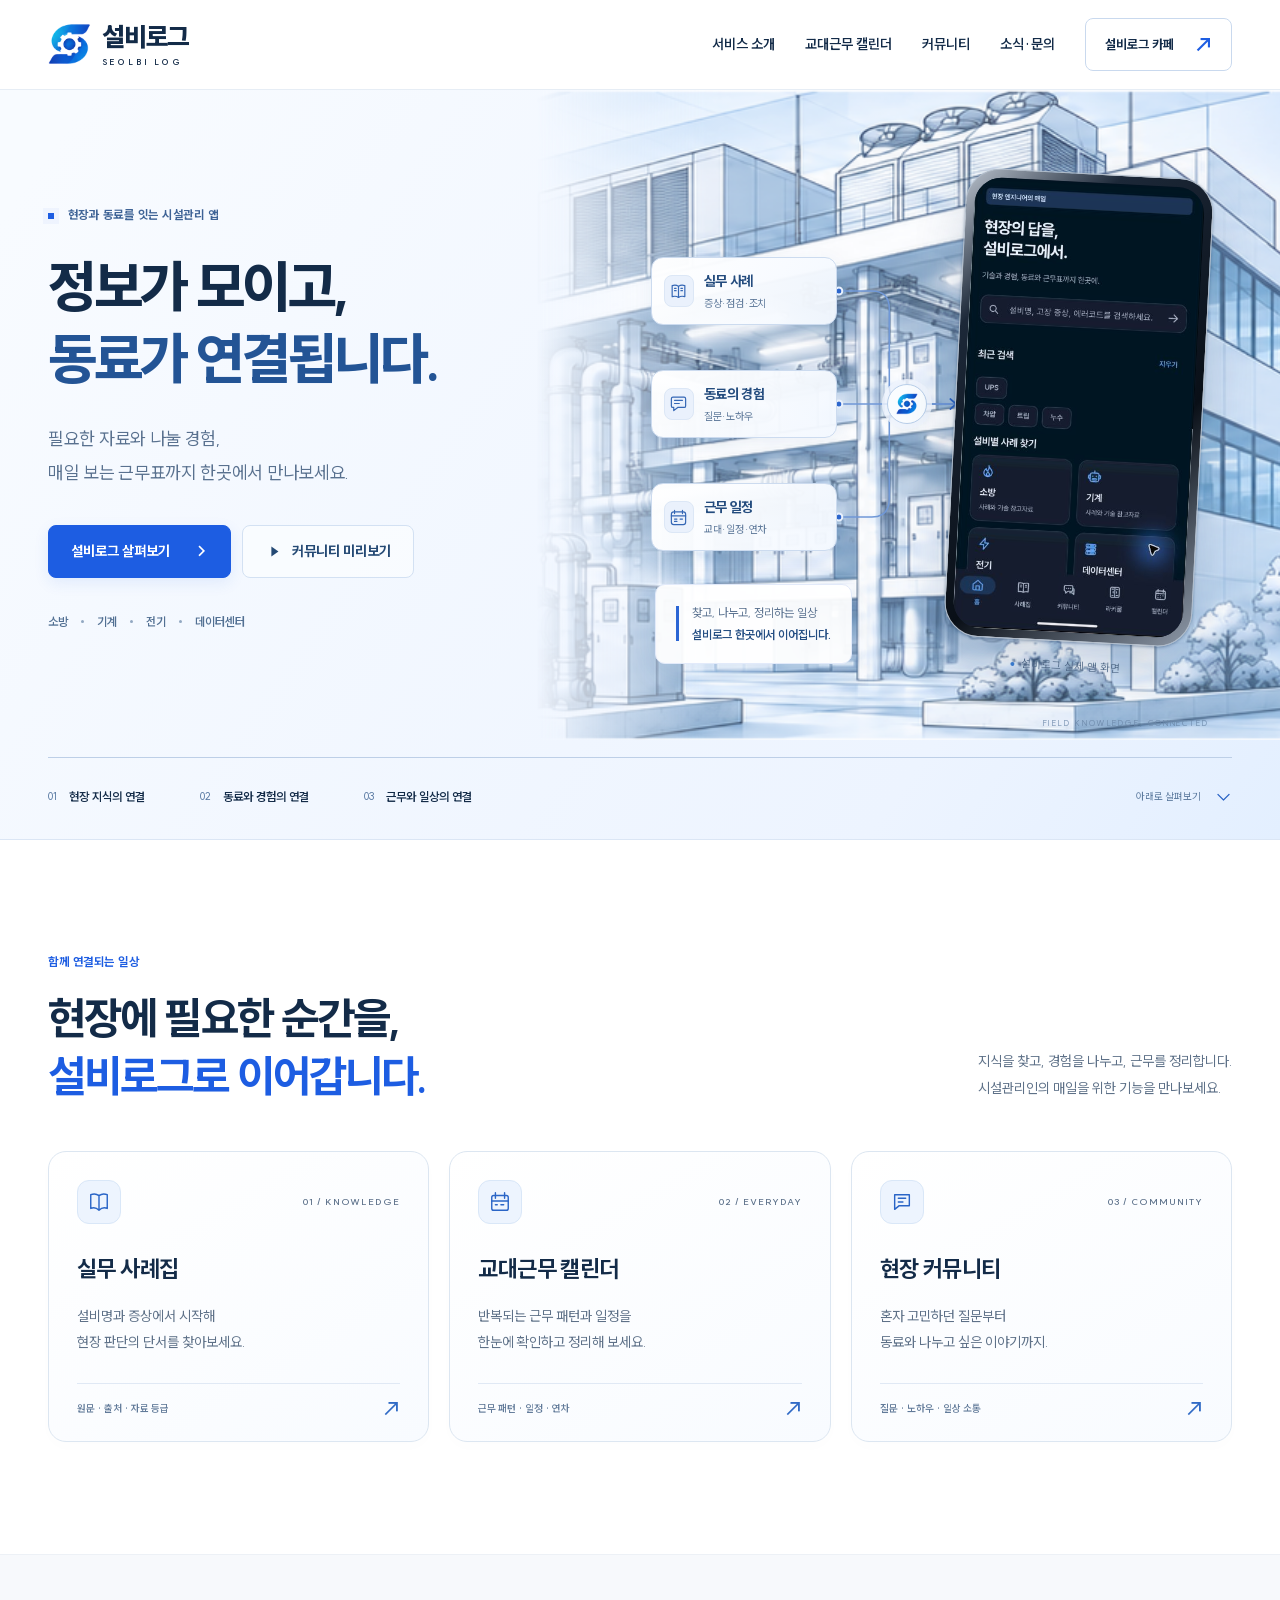
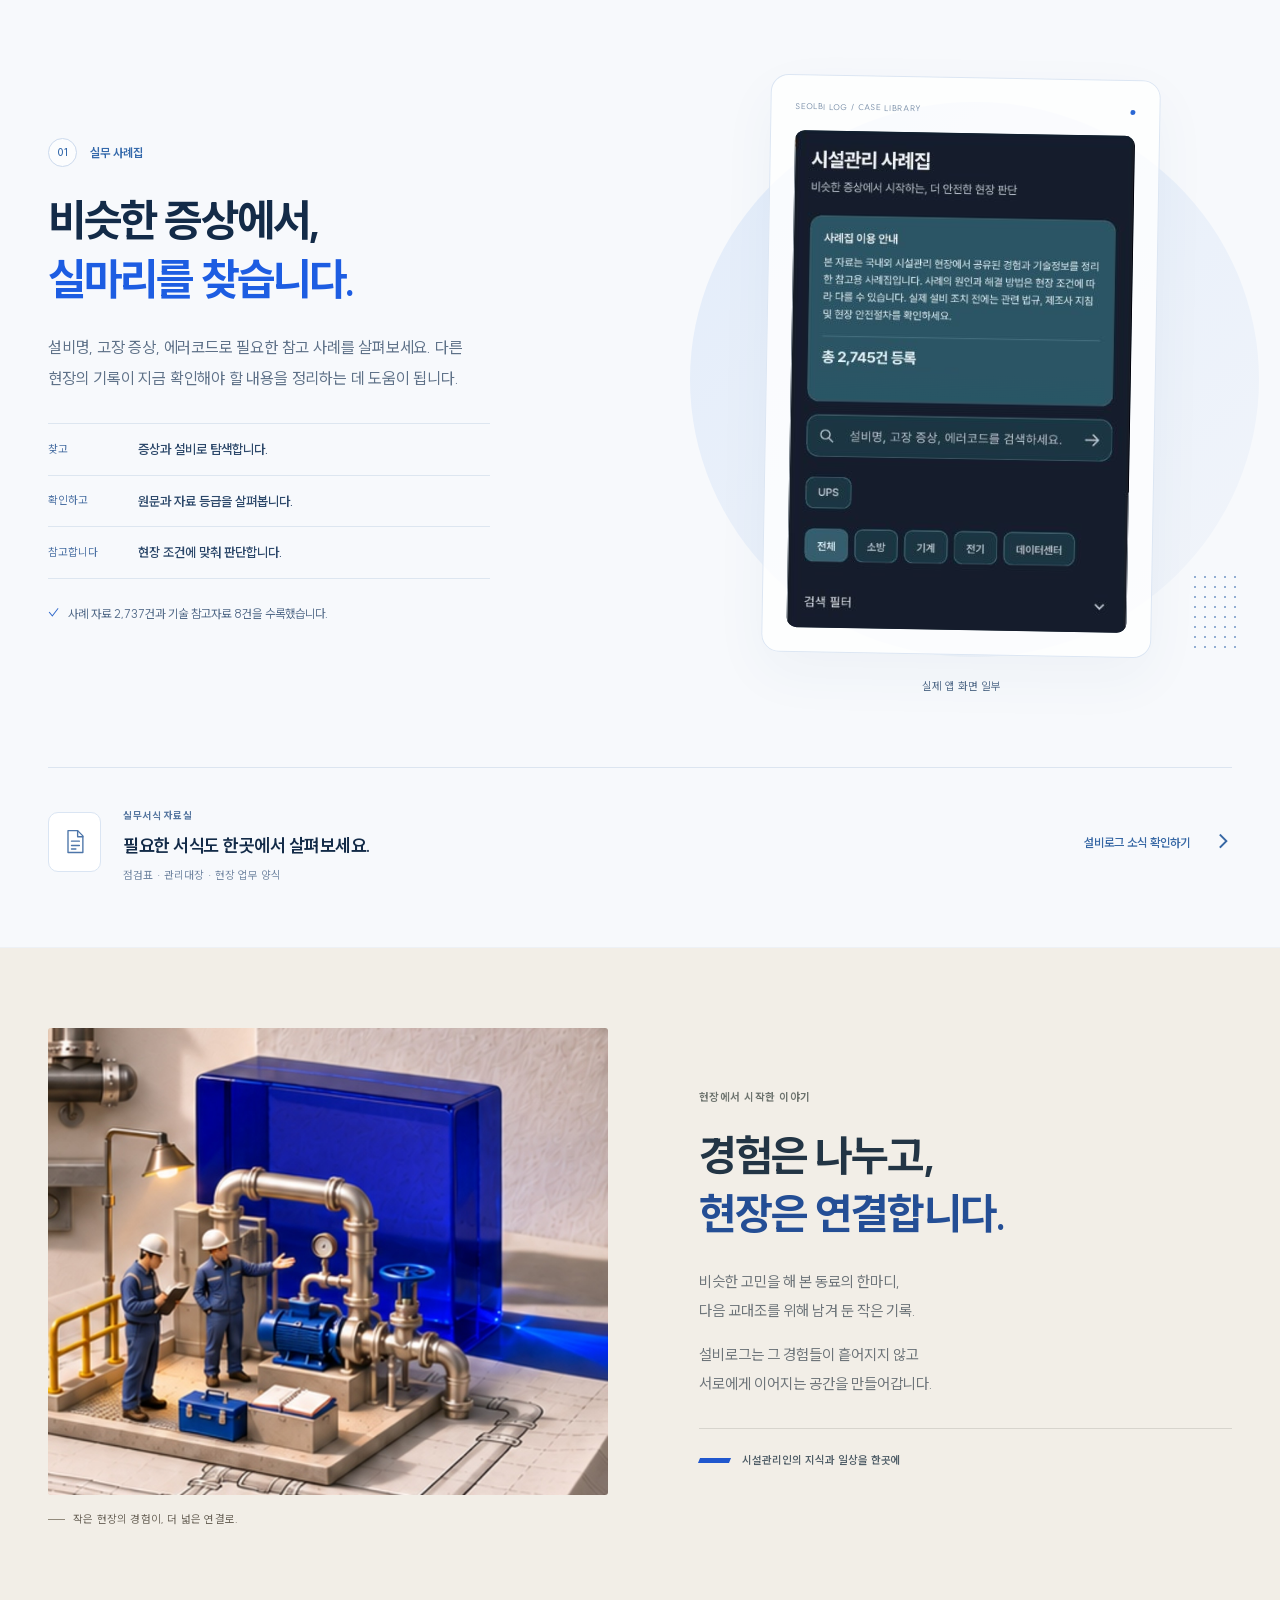
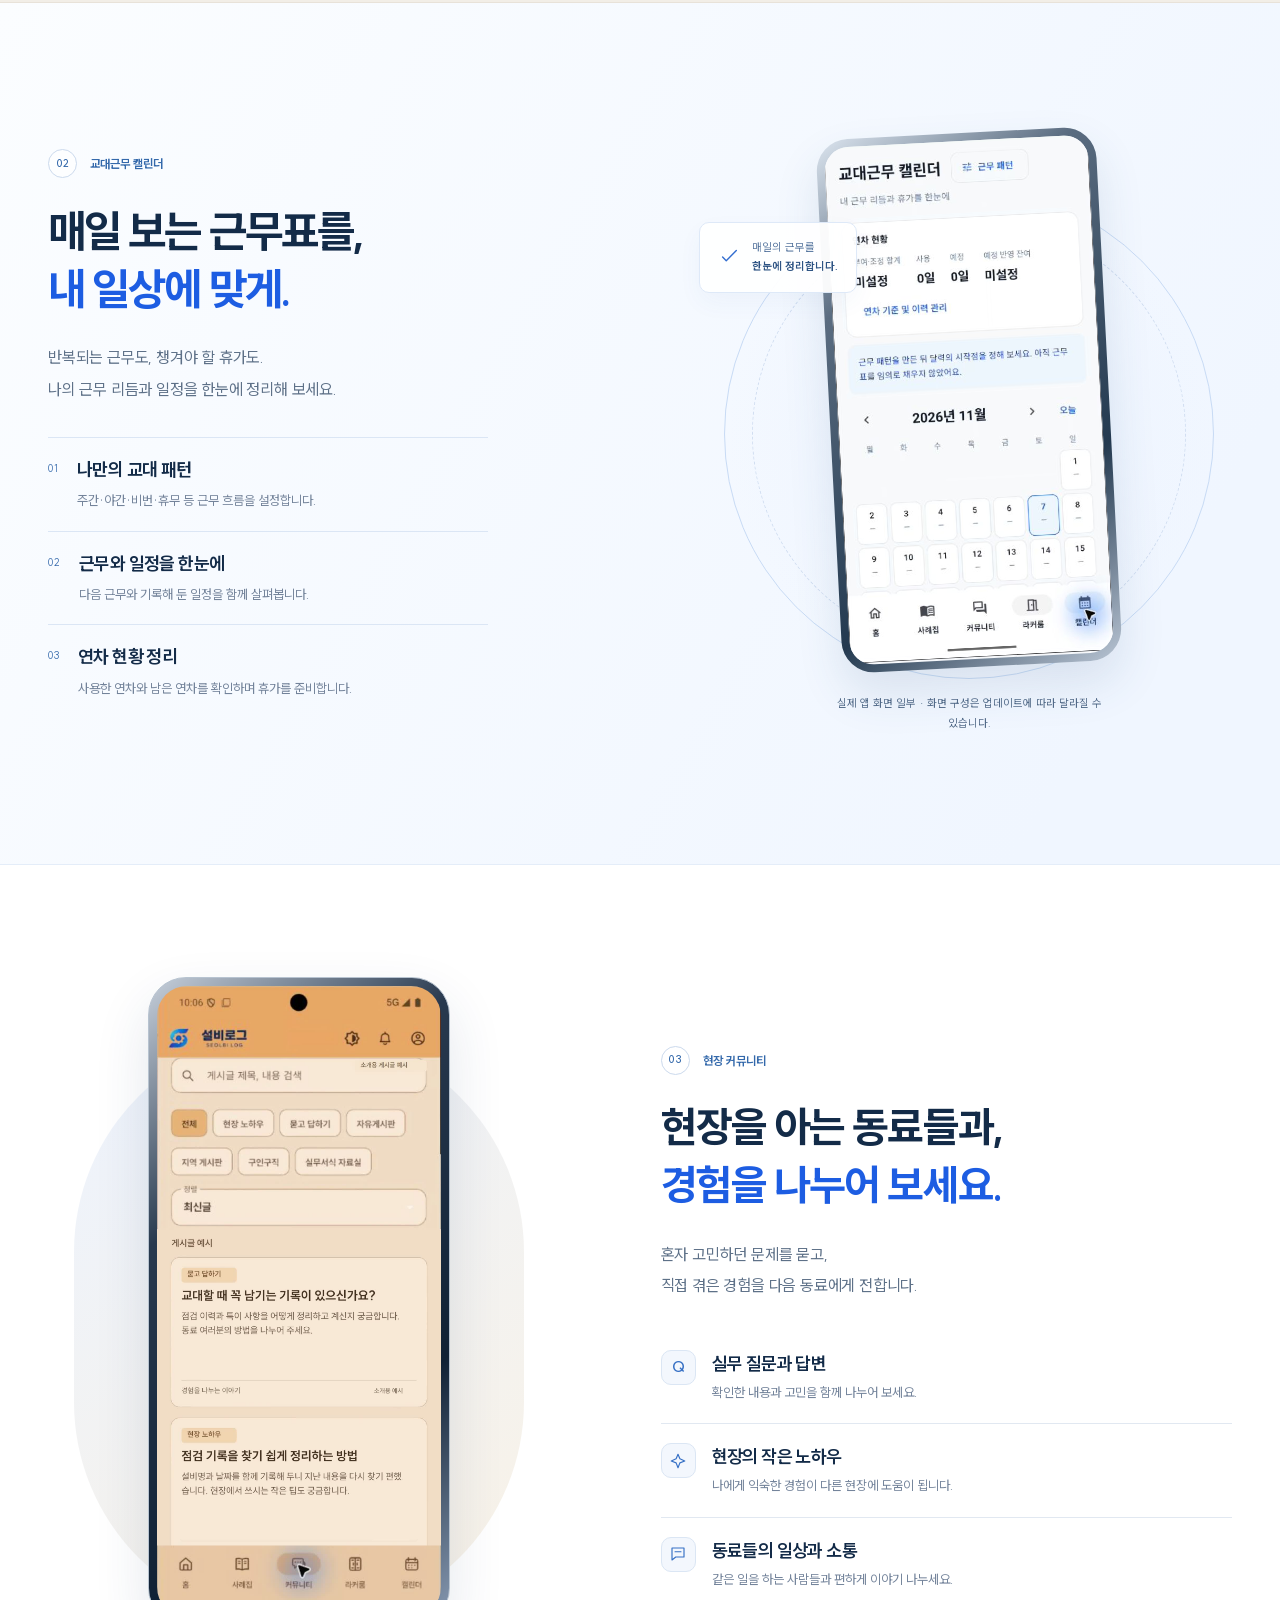
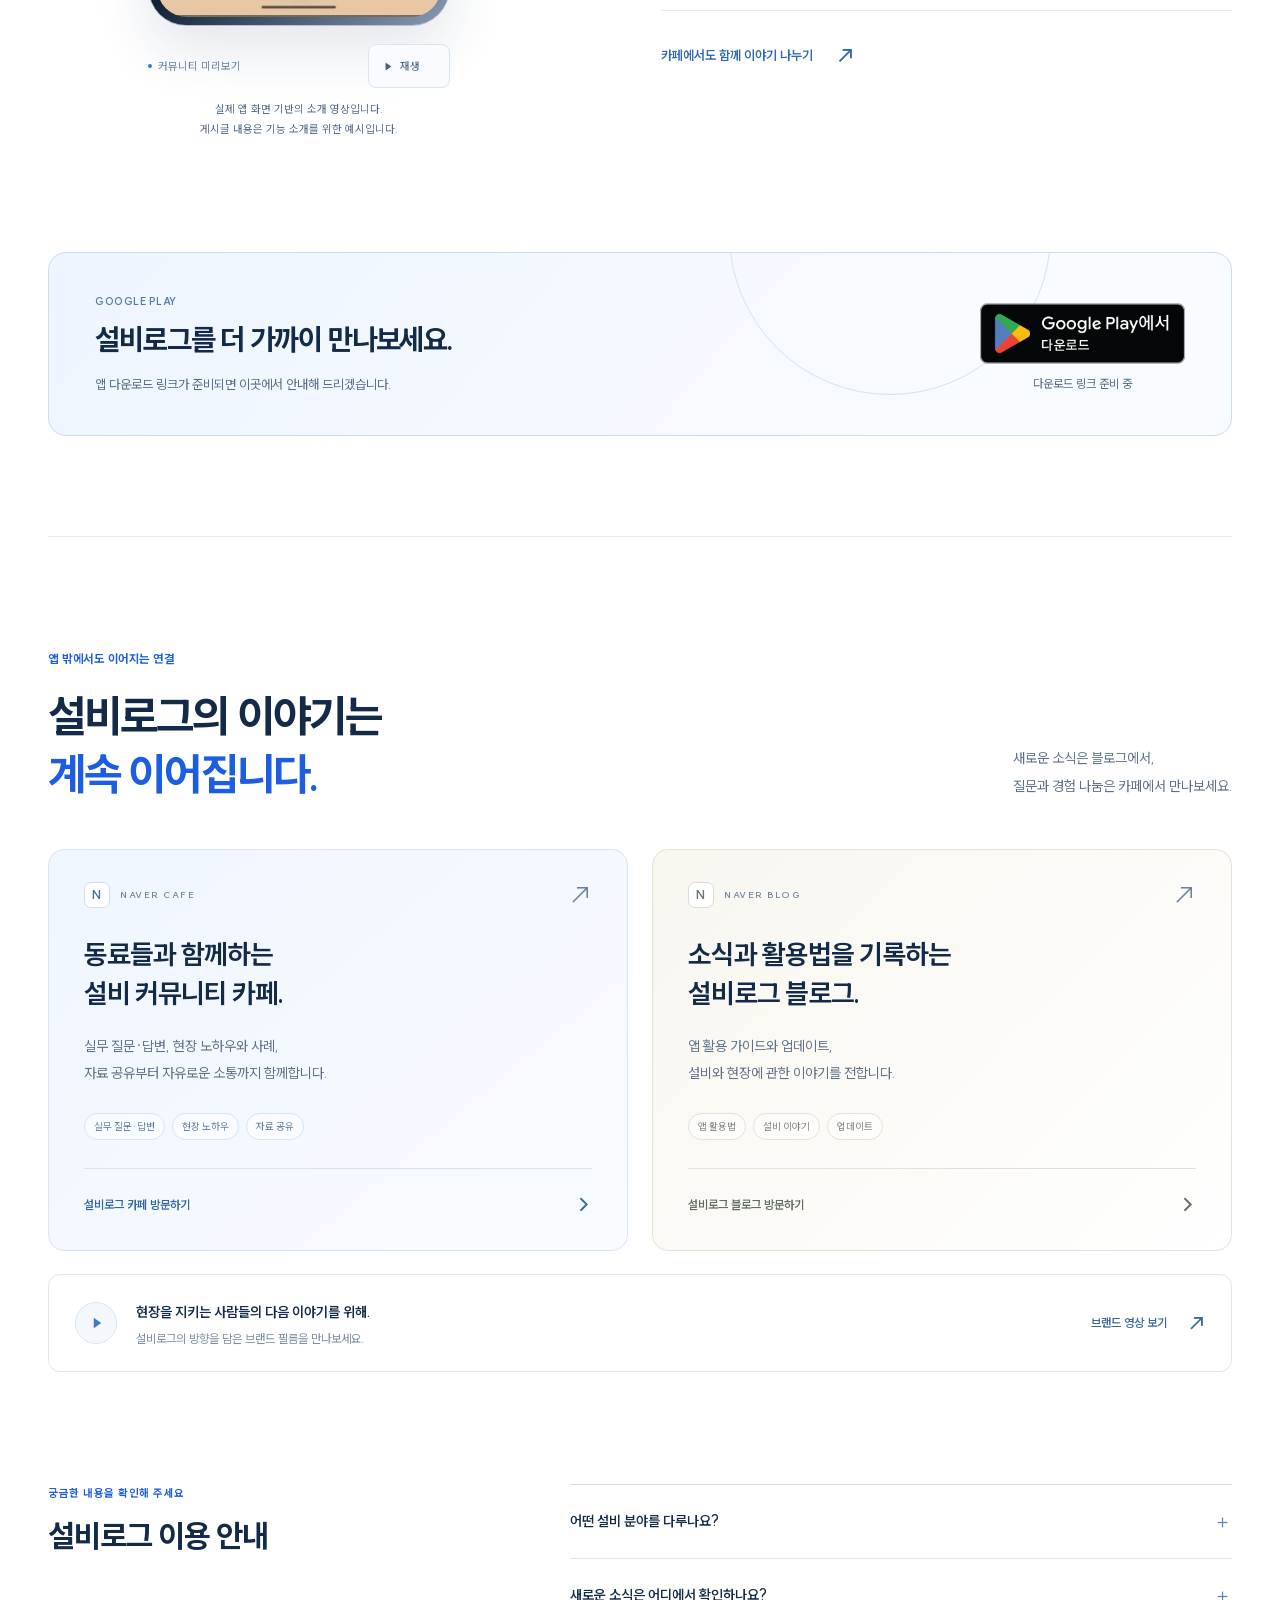
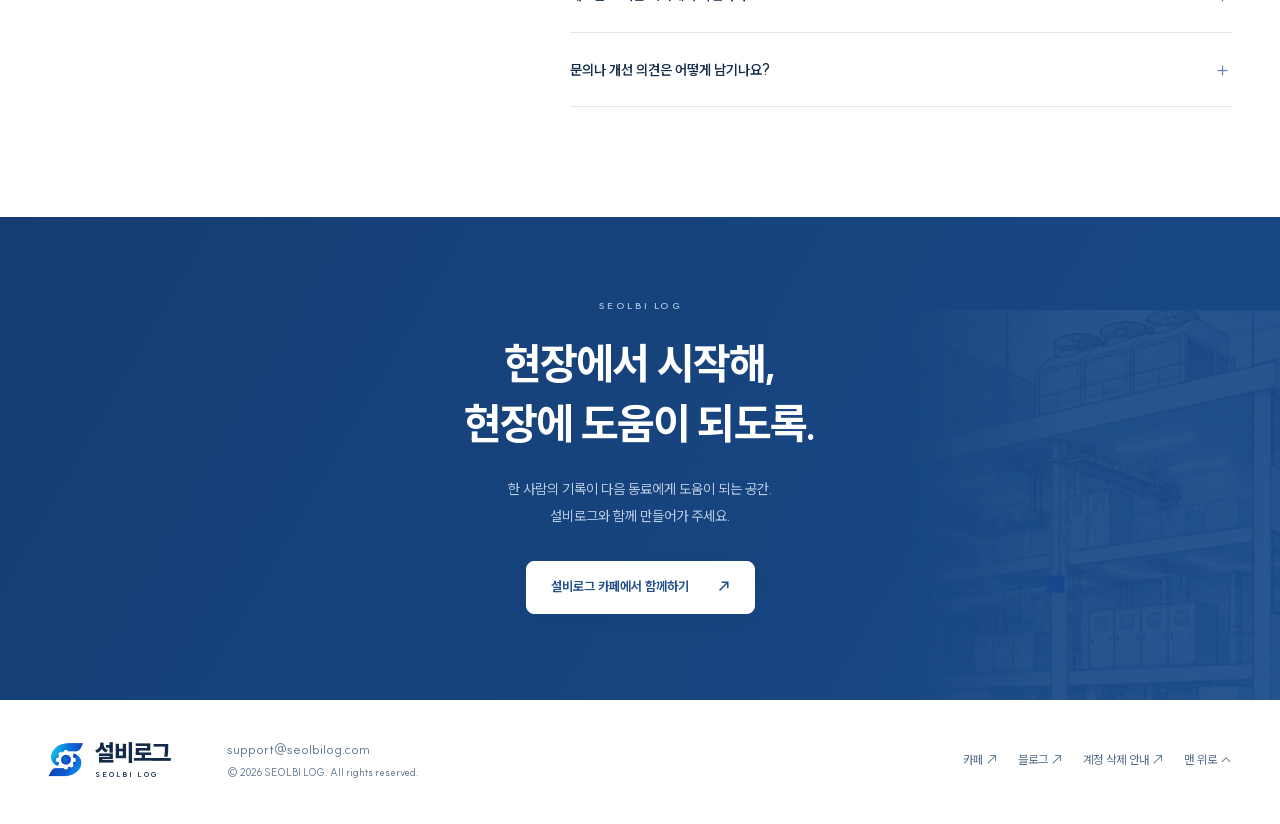
==== commit dd7ae3ef: "Clarify homepage hero connections with labeled information flow" ====
--- a/website/index.html
+++ b/website/index.html
@@ -11,9 +11,12 @@
 <nav class="nav" id="main-nav" aria-label="주 메뉴"><a href="#service">서비스 소개</a><a href="#calendar">교대근무 캘린더</a><a href="#community">커뮤니티</a><a href="#connect">소식·문의</a></nav>
 <a class="nav-cta" href="https://cafe.naver.com/seolbilog" target="_blank" rel="noopener noreferrer">설비로그 카페 <span aria-hidden="true">↗</span></a><button class="menu-button" aria-controls="main-nav" aria-expanded="false" aria-label="메뉴 열기"><span></span><span></span></button></div></header>
 <main id="main">
-<section class="hero" aria-labelledby="hero-title"><div class="hero-lines" aria-hidden="true"><i></i><i></i><i></i></div><div class="container hero-inner"><div class="hero-copy"><p class="eyebrow"><span class="tiny-square"></span> 현장과 동료를 잇는 시설관리 앱</p><h1 id="hero-title">정보가 모이고,<br><em>동료가 연결됩니다.</em></h1><p class="hero-description">필요한 자료와 나눌 경험,<br>매일 보는 근무표까지 한곳에서 만나보세요.</p>
+<section class="hero" aria-labelledby="hero-title"><div class="container hero-inner"><div class="hero-copy"><p class="eyebrow"><span class="tiny-square"></span> 현장과 동료를 잇는 시설관리 앱</p><h1 id="hero-title">정보가 모이고,<br><em>동료가 연결됩니다.</em></h1><p class="hero-description">필요한 자료와 나눌 경험,<br>매일 보는 근무표까지 한곳에서 만나보세요.</p>
 <div class="hero-actions"><a class="button primary" href="#service">설비로그 살펴보기 <span aria-hidden="true">→</span></a><a class="button quiet" href="#community"><svg viewBox="0 0 24 24" aria-hidden="true"><path d="m9 5 10 7-10 7Z"/></svg> 커뮤니티 미리보기</a></div><div class="fields" aria-label="주요 설비 분야"><span>소방</span><i></i><span>기계</span><i></i><span>전기</span><i></i><span>데이터센터</span></div></div>
-<div class="hero-stage"><div class="building-art" aria-hidden="true"></div><div class="connection-trace" aria-hidden="true"><span></span></div><figure class="app-device hero-device"><div class="device-inner"><div class="home-screen"><img src="assets/app-home-code13.png" fetchpriority="high" decoding="async" alt="설비로그 실제 앱 홈 화면. 설비별 사례와 검색, 커뮤니티 및 캘린더 메뉴" width="390" height="765"></div></div><figcaption><span></span> 설비로그 실제 앱 화면</figcaption></figure><div class="hero-note"><span class="note-rule"></span><p>설비의 정보가<br><strong>사람의 경험으로 이어집니다.</strong></p></div><span class="stage-coordinate" aria-hidden="true">FIELD KNOWLEDGE, CONNECTED</span></div></div>
+<div class="hero-stage"><div class="building-art" aria-hidden="true"></div><div class="hero-connection" role="group" aria-label="실무 사례와 동료의 경험, 근무 일정이 설비로그 한곳으로 이어집니다.">
+<svg class="connection-map connection-map--desktop" viewBox="0 0 600 667" preserveAspectRatio="none" aria-hidden="true"><g class="connection-routes"><path d="M194 201H228Q246 201 246 219V296Q246 314 264 314H360"/><path d="M194 314H360"/><path d="M194 427H228Q246 427 246 409V332Q246 314 264 314H360"/></g><g class="connection-dots"><circle cx="194" cy="201" r="3.5"/><circle cx="194" cy="314" r="3.5"/><circle cx="194" cy="427" r="3.5"/></g><path class="connection-arrow" d="m309 309 6 5-6 5"/></svg>
+<svg class="connection-map connection-map--mobile" viewBox="0 0 360 650" preserveAspectRatio="none" aria-hidden="true"><g class="connection-routes"><path d="M60 88V110Q60 124 74 124H166Q180 124 180 138V156"/><path d="M180 88V156"/><path d="M300 88V110Q300 124 286 124H194Q180 124 180 138V156"/></g><g class="connection-dots"><circle cx="60" cy="88" r="3"/><circle cx="180" cy="88" r="3"/><circle cx="300" cy="88" r="3"/></g><path class="connection-arrow" d="m175 146 5 5 5-5"/></svg>
+<div class="hero-sources"><div class="hero-source hero-source--cases"><span class="source-icon"><svg viewBox="0 0 24 24" aria-hidden="true"><path d="M12 5.5c-2-1.5-5-1.8-8-1v14c3-.8 6-.5 8 1 2-1.5 5-1.8 8-1v-14c-3-.8-6-.5-8 1Z"/><path d="M12 5.5v14M7 8h2M15 8h2M7 11h2M15 11h2"/></svg></span><span><b>실무 사례</b><small>증상·점검·조치</small></span></div><div class="hero-source hero-source--experience"><span class="source-icon"><svg viewBox="0 0 24 24" aria-hidden="true"><path d="M5 4h14a2 2 0 0 1 2 2v9a2 2 0 0 1-2 2h-8l-5 4v-4H5a2 2 0 0 1-2-2V6a2 2 0 0 1 2-2Z"/><path d="M7 8h10M7 12h6"/></svg></span><span><b>동료의 경험</b><small>질문·노하우</small></span></div><div class="hero-source hero-source--schedule"><span class="source-icon"><svg viewBox="0 0 24 24" aria-hidden="true"><rect x="3" y="5" width="18" height="16" rx="3"/><path d="M7 3v4M17 3v4M3 10h18M7 14h3M14 14h3M7 17h3"/></svg></span><span><b>근무 일정</b><small>교대·일정·연차</small></span></div></div><div class="connection-hub" aria-hidden="true"><img src="assets/brand-mark.png" width="22" height="22" alt=""></div></div><figure class="app-device hero-device"><div class="device-inner"><div class="home-screen"><img src="assets/app-home-code13.png" fetchpriority="high" decoding="async" alt="설비로그 실제 앱 홈 화면. 설비별 사례와 검색, 커뮤니티 및 캘린더 메뉴" width="390" height="765"></div></div><figcaption><span></span> 설비로그 실제 앱 화면</figcaption></figure><div class="hero-note"><span class="note-rule"></span><p>찾고, 나누고, 정리하는 일상<br><strong>설비로그 한곳에서 이어집니다.</strong></p></div><span class="stage-coordinate" aria-hidden="true">FIELD KNOWLEDGE, CONNECTED</span></div></div>
 <div class="container hero-bottom"><div><span>01</span><b>현장 지식의 연결</b></div><div><span>02</span><b>동료와 경험의 연결</b></div><div><span>03</span><b>근무와 일상의 연결</b></div><a href="#service" aria-label="서비스 소개로 이동">아래로 살펴보기 <span aria-hidden="true">↓</span></a></div></section>
 
 <section id="service" class="section services container" aria-labelledby="service-title"><div class="section-top"><div><p class="eyebrow blue">함께 연결되는 일상</p><h2 id="service-title">현장에 필요한 순간을,<br><em>설비로그로 이어갑니다.</em></h2></div><p class="section-lead">지식을 찾고, 경험을 나누고, 근무를 정리합니다.<br>시설관리인의 매일을 위한 기능을 만나보세요.</p></div>
--- a/website/assets/homepage.css
+++ b/website/assets/homepage.css
@@ -1,11 +1,11 @@
 @font-face{font-family:SUIT;src:url(SUIT-Variable.woff2) format('woff2');font-weight:100 900;font-display:swap}
 :root{--ink:#132b48;--blue:#1d5de2;--navy:#173c70;--body:#5e7188;--line:#dde6f0;--pale:#f3f7fd;--max:1232px;--radius:18px}
-*{box-sizing:border-box}html{scroll-behavior:smooth;scroll-padding-top:110px}body{margin:0;color:var(--ink);background:#fff;font:16px/1.75 SUIT,'Malgun Gothic',sans-serif;word-break:keep-all;-webkit-font-smoothing:antialiased}a{color:inherit;text-decoration:none}button{font:inherit;cursor:pointer}a,button{-webkit-tap-highlight-color:transparent}button:focus-visible,a:focus-visible,summary:focus-visible{outline:3px solid #2465e9;outline-offset:5px}img{display:block;max-width:100%;height:auto}h1,h2,h3,p,figure{margin:0}svg{width:24px;height:24px;fill:none;stroke:currentColor;stroke-width:1.55;stroke-linecap:round;stroke-linejoin:round;flex-shrink:0}em{font-style:normal;color:var(--blue)}.container{width:min(var(--max),calc(100% - 96px));margin-inline:auto}.skip{position:fixed;top:-100px;left:20px;padding:12px 20px;background:var(--blue);color:white;z-index:100}.skip:focus{top:15px}.header{height:90px;position:sticky;top:0;z-index:50;background:#ffffffed;border-bottom:1px solid #e6edf5;backdrop-filter:blur(18px)}.header-inner{height:100%;display:flex;align-items:center;justify-content:space-between;gap:30px}.brand{display:flex;align-items:center;gap:11px;flex-shrink:0}.brand img{width:43px;height:43px;object-fit:contain}.brand span{display:flex;flex-direction:column;line-height:1}.brand b{font-size:26px;font-weight:850;letter-spacing:-1.2px}.brand small{font-size:8px;font-weight:750;letter-spacing:2.9px;margin-top:8px}.nav{display:flex;gap:30px;margin-left:auto;align-items:center;font-size:14px;font-weight:650}.nav a{padding:10px 0;transition:color .2s}.nav a:hover{color:var(--blue)}.nav-cta{display:flex;align-items:center;gap:20px;font-size:13px;font-weight:750;padding:10px 19px;border:1px solid #c9d9ee;border-radius:8px;transition:background .2s}.nav-cta:hover{background:#edf4ff}.nav-cta span{font-size:18px;color:var(--blue)}.menu-button{display:none}.eyebrow{font-size:12px;font-weight:750;letter-spacing:.5px;line-height:1.7}.eyebrow.blue{color:var(--blue)}.tiny-square{display:inline-block;width:6px;height:6px;background:var(--blue);margin-right:10px;vertical-align:middle;box-shadow:0 0 0 5px #1d5de20a}.hero{background:linear-gradient(125deg,#f8fbff 5%,#edf4ff 77%,#e3efff);position:relative;overflow:hidden;border-bottom:1px solid #dbe6f5}.hero-inner{display:grid;grid-template-columns:1.02fr 1fr;min-height:667px;align-items:center;gap:10px}.hero-copy{z-index:3;padding:25px 0 35px}.hero-copy>.eyebrow{color:#3e6396}.hero h1{font-size:clamp(45px,4.4vw,65px);font-weight:810;letter-spacing:-3px;line-height:1.27;margin-top:26px}.hero h1 em{color:#235495}.hero-description{font-size:18px;color:#59718f;line-height:1.9;letter-spacing:-.3px;margin-top:28px}.hero-actions{display:flex;gap:11px;flex-wrap:wrap;margin-top:35px}.button{display:inline-flex;align-items:center;justify-content:center;gap:24px;padding:14px 22px;min-height:53px;border-radius:8px;border:1px solid #d0deef;font-size:14px;font-weight:750;line-height:1.5;transition:background .2s,transform .2s,box-shadow .2s}.button:hover{transform:translateY(-2px)}.button.primary{background:var(--blue);color:white;border-color:var(--blue);box-shadow:0 5px 15px #1d5de218}.button.primary:hover{background:#174fc4;box-shadow:0 8px 20px #1d5de225}.button.quiet{background:#ffffff73;border-color:#d3e1f3;gap:10px;color:#244974}.button.quiet svg{width:17px;height:17px;fill:currentColor;stroke:none}.fields{display:flex;gap:13px;align-items:center;margin-top:33px;font-size:12px;color:#527093;font-weight:650}.fields i{width:3px;height:3px;background:#92a8c2;border-radius:50%}.hero-stage{position:relative;height:667px;min-width:0}.building-art{position:absolute;width:850px;height:650px;right:-154px;top:0;background:url(architecture.jpg) right center/auto 100% no-repeat;opacity:.8;mask-image:linear-gradient(90deg,transparent,#000 20%)}.hero-lines{position:absolute;inset:0;pointer-events:none;opacity:.45}.hero-lines i{position:absolute;left:-5%;top:50%;width:110%;height:500px;border:1px solid #d0deed;border-radius:50%;transform:rotate(-9deg)}.hero-lines i:nth-child(2){top:54%;height:570px}.hero-lines i:nth-child(3){top:59%;height:650px}.app-device{position:relative;width:248px;z-index:3}.device-inner{padding:8px;border-radius:35px;background:linear-gradient(135deg,#b8c0cb,#1c2838 22%,#090f17 65%,#8d98a7);box-shadow:0 24px 50px #24476930,0 1px 3px #17385e66;border:1px solid #b0bbc8}.home-screen{position:relative;aspect-ratio:1080/2125;overflow:hidden;border-radius:27px;background:#101b2b}.home-screen img{width:100%;max-width:none;position:absolute;top:-12.94%;left:0}.hero-device{position:absolute;right:30px;top:83px;transform:rotate(3deg)}.app-device figcaption{display:flex;justify-content:center;align-items:center;gap:7px;font-size:10px;color:#4b698b;margin-top:15px}.app-device figcaption>span{width:4px;height:4px;background:#3878ca;border-radius:50%}.hero-note{position:absolute;bottom:93px;left:4px;z-index:4;display:flex;align-items:flex-start;gap:13px;padding:17px 20px;background:#ffffffef;border:1px solid #e2eafa;border-radius:10px;box-shadow:0 10px 35px #36619a10}.hero-note p{font-size:12px;color:#5e7592;line-height:1.85}.hero-note strong{font-weight:700;color:#244e83}.note-rule{width:3px;height:35px;background:#2b65d4;margin-top:4px}.connection-trace{position:absolute;width:170px;height:85px;left:0;top:120px;border-left:1px solid #3379df;border-top:1px solid #3379df;border-top-left-radius:45px;z-index:2}.connection-trace span{position:absolute;right:0;top:-4px;width:7px;height:7px;background:#2b6ce3}.stage-coordinate{position:absolute;bottom:27px;right:23px;font-size:8px;letter-spacing:1.9px;color:#6c88a9;z-index:3}.hero-bottom{display:flex;align-items:center;gap:55px;border-top:1px solid #bdcfe7;padding:24px 0 27px;position:relative;z-index:4}.hero-bottom>div{display:flex;align-items:center;gap:12px}.hero-bottom>div span{font-size:10px;font-weight:550;color:#5b7ba4}.hero-bottom b{font-size:12px;font-weight:680}.hero-bottom>a{display:flex;align-items:center;gap:14px;margin-left:auto;font-size:10px;color:#5d7b9f}.hero-bottom>a span{font-size:17px;color:#235fc3}.section{padding-block:112px}.section-top{display:flex;align-items:flex-end;justify-content:space-between;gap:55px;margin-bottom:46px}.section-top h2{margin-top:17px}h2{font-size:44px;font-weight:770;line-height:1.32;letter-spacing:-1.9px}h3{letter-spacing:-.6px;font-weight:740}.section-lead{font-size:14px;color:var(--body);line-height:1.95;max-width:380px;padding-bottom:3px}.service-cards{display:grid;grid-template-columns:repeat(3,minmax(0,1fr));gap:20px}.service-card{display:flex;flex-direction:column;border:1px solid #dce6f1;border-radius:var(--radius);padding:28px 28px 23px;background:linear-gradient(150deg,#fff,#f8fbff);box-shadow:0 5px 15px #224d7c03;transition:transform .25s,box-shadow .25s,border-color .25s}.service-card:hover{transform:translateY(-5px);border-color:#a4bee5;box-shadow:0 17px 35px #1c4d9210}.card-top{display:flex;align-items:center;justify-content:space-between;gap:15px}.icon-box{width:44px;height:44px;border-radius:12px;display:flex;align-items:center;justify-content:center;color:#2a65c7;border:1px solid #d9e7f8;background:#edf4fe}.icon-box svg{width:22px;height:22px}.card-number{font-size:8px;font-weight:650;letter-spacing:1px;color:#74879f}.service-card h3{font-size:23px;margin-top:25px}.service-card>p{font-size:14px;line-height:1.9;color:var(--body);margin-top:13px;min-height:54px}.card-bottom{display:flex;align-items:center;justify-content:space-between;font-size:10px;font-weight:600;color:#617a99;margin-top:26px;border-top:1px solid #e0e9f5;padding-top:16px}.card-bottom i{font-size:18px;line-height:1;font-style:normal;color:#316bc6}.split{display:grid;grid-template-columns:1fr 1fr;align-items:center;gap:100px}.split>*{min-width:0}.case-section{background:#f7f9fc;border-block:1px solid #edf1f6;padding-bottom:62px}.section-index{display:flex;align-items:center;gap:13px;color:#3469ab;font-size:12px;font-weight:720;margin-bottom:24px}.section-index>span{display:flex;align-items:center;justify-content:center;font-size:10px;font-weight:650;width:29px;height:29px;border:1px solid #ccdaed;border-radius:50%;background:#ffffff9e}.body-copy{font-size:16px;line-height:1.95;color:var(--body);margin-top:24px;max-width:450px;letter-spacing:-.2px}.case-steps{margin-top:29px;border-top:1px solid var(--line);max-width:442px}.case-steps>div{display:flex;align-items:center;gap:20px;padding:14px 0;border-bottom:1px solid var(--line)}.case-steps span{font-size:11px;color:#4a70a3;width:70px}.case-steps b{font-size:13px;font-weight:630;color:#2c486a}.growth-note{display:flex;align-items:flex-start;gap:8px;font-size:10px;color:#6d829d;margin-top:24px;max-width:390px;line-height:1.8}.growth-note>span{color:#2c66ca;font-size:13px;line-height:1.5}.case-visual{position:relative;padding:10px 0 0;isolation:isolate}.case-visual:before{content:'';position:absolute;inset:35px -27px 40px 0;border-radius:50%;background:linear-gradient(140deg,#e2ecfa,#f2f5fa);z-index:-1}.case-sheet{width:390px;max-width:100%;padding:24px;background:#ffffffc9;border:1px solid #dce6f3;border-radius:18px;box-shadow:0 20px 55px #274c7a0c;transform:rotate(1deg);margin:auto}.sheet-top{display:flex;align-items:center;justify-content:space-between;margin-bottom:17px;color:#6d84a0;font-size:8px;letter-spacing:1px}.sheet-top i{height:5px;width:5px;background:#2b67d4;border-radius:50%}.case-capture{position:relative;aspect-ratio:1080/1360;overflow:hidden;border-radius:10px;background:#10202d}.case-capture img{position:absolute;width:100%;max-width:none;top:-20.3%;left:0}.case-visual figcaption{font-size:10px;color:#7185a0;text-align:center;margin-top:23px}.visual-dots{position:absolute;right:-10px;bottom:45px;width:52px;height:80px;background-image:radial-gradient(#92aed2 1px,transparent 1px);background-size:10px 10px;z-index:-1}.forms-note{display:flex;align-items:center;gap:22px;margin-top:70px;border-top:1px solid #dce5f0;padding-top:31px}.forms-icon{width:53px;height:60px;display:flex;align-items:center;justify-content:center;border:1px solid #dae5f3;border-radius:10px;background:#fff;flex-shrink:0;color:#4c75a9}.forms-icon svg{width:28px;height:28px}.forms-note .eyebrow{font-size:10px;color:#54759f}.forms-note h3{font-size:18px;letter-spacing:-.5px;margin-top:3px;font-weight:710}.forms-note p{font-size:11px;color:#7287a2;margin-top:5px}.forms-note>a{font-size:12px;font-weight:650;display:flex;align-items:center;gap:23px;margin-left:auto;color:#3667a4}.forms-note>a span{font-size:19px}.diorama-section{background:#f2eee7;padding:80px 0 73px;border-bottom:1px solid #e8e2d9}.diorama-layout{display:grid;grid-template-columns:1.05fr 1fr;align-items:center;gap:91px}.diorama-visual{min-width:0}.diorama-window{position:relative;width:100%;aspect-ratio:1.2;overflow:hidden;background:#e9e1d6;border-radius:3px}.diorama-window img{position:absolute;width:315%;height:auto;max-width:none;left:-215%;top:-157%}.diorama-visual figcaption{font-size:9px;letter-spacing:.2px;color:#7c776d;display:flex;align-items:center;gap:8px;padding-top:15px}.diorama-visual figcaption>span{width:17px;height:1px;background:#928a7c}.diorama-copy .eyebrow{font-size:11px;color:#6d736e;margin-bottom:20px}.diorama-copy h2{font-size:43px;line-height:1.35;color:#233545}.diorama-copy h2 em{color:#244e95}.diorama-copy>p:not(.eyebrow){color:#6d7479;font-size:15px;line-height:1.95;margin-top:24px}.diorama-copy>p+p:not(.eyebrow){margin-top:15px}.diorama-sign{border-top:1px solid #d7d4cd;display:flex;align-items:center;gap:12px;margin-top:29px;padding-top:22px}.diorama-sign>span{height:5px;width:31px;background:#2057ce;transform:skewX(-23deg)}.diorama-sign>b{font-size:11px;font-weight:650;color:#4e5c66}.calendar-section{background:linear-gradient(120deg,#fbfdff,#f0f6ff 85%);overflow:hidden;border-bottom:1px solid #e4edf9}.calendar-layout{display:grid;grid-template-columns:1.08fr 1fr;align-items:center;gap:90px}.calendar-layout>*{min-width:0}.calendar-features{margin-top:32px;max-width:440px}.calendar-features article{display:flex;align-items:flex-start;gap:19px;padding:19px 0;border-top:1px solid #dbe6f5}.feature-count{font-size:10px;color:#3b6eae;letter-spacing:.5px;padding-top:3px}.calendar-features h3{font-size:18px;font-weight:720;line-height:1.45}.calendar-features p{font-size:13px;color:#73839a;margin-top:6px;line-height:1.75}.calendar-visual{min-height:637px;display:flex;flex-direction:column;align-items:center;justify-content:center;position:relative;isolation:isolate}.calendar-orbit{position:absolute;width:490px;height:490px;border:1px solid #c8dbf5;border-radius:50%;z-index:-1;background:radial-gradient(ellipse,#e9f1ff9c,transparent 70%)}.calendar-orbit:before{content:'';position:absolute;inset:27px;border:1px dashed #d1def1;border-radius:50%}.calendar-device{width:280px;max-width:90%;padding:8px;background:linear-gradient(145deg,#dce5ef,#5a6c80 25%,#243a50 70%,#b8c4d3);border-radius:32px;box-shadow:0 22px 45px #31567e20;transform:rotate(-3deg);position:relative;z-index:2}.calendar-screen{position:relative;aspect-ratio:423/830;overflow:hidden;border-radius:24px;background:#f6f8fb}.calendar-screen img{position:absolute;top:-17%;width:100%;max-width:none;left:0}.calendar-label{position:absolute;left:-7px;top:107px;display:flex;align-items:center;gap:12px;font-size:11px;color:#54749d;padding:15px 18px;background:#fffffff2;border:1px solid #dee9f8;border-radius:10px;z-index:4;box-shadow:0 10px 25px #37649e0b}.calendar-label svg{width:22px;height:22px;color:#336ed0}.calendar-label b{font-weight:720;color:#2d5383}.calendar-visual figcaption{margin-top:27px;font-size:9px;color:#768ba8;text-align:center;max-width:280px;line-height:1.8}.community-section{overflow:hidden;background:#fff}.community-layout{display:grid;grid-template-columns:.95fr 1.08fr;align-items:center;gap:110px}.community-layout>*{min-width:0}.community-visual{position:relative;display:flex;flex-direction:column;align-items:center;isolation:isolate}.community-halo{position:absolute;top:55px;width:450px;height:590px;z-index:-1;border-radius:220px;background:linear-gradient(145deg,#edf3fd,#f7f2e9 90%)}.portrait-device{width:302px;max-width:100%;padding:8px;background:linear-gradient(140deg,#c7d0db,#28394e 30%,#102135 70%,#8a9cb4);border-radius:38px;box-shadow:0 24px 55px #203b621f;border:1px solid #b7c3d0}.portrait-device video{display:block;width:100%;height:auto;aspect-ratio:9/20;object-fit:cover;border-radius:30px;background:#fff}.portrait-controls{display:flex;justify-content:space-between;align-items:center;width:302px;max-width:100%;margin-top:18px;font-size:10px}.portrait-controls>span{display:flex;align-items:center;gap:6px;color:#637f9f}.portrait-controls>span i{width:4px;height:4px;border-radius:50%;background:#3b78cc}.portrait-controls button{display:flex;align-items:center;gap:6px;color:#46617f;padding:5px 9px;border:1px solid #dae4ef;border-radius:5px;background:#f9fbfe;font-size:10px;line-height:1.3}.portrait-controls svg{width:13px;height:13px;stroke-width:1.6}.portrait-controls .play-icon{display:none;fill:currentColor;stroke:none}.portrait-controls .is-paused .play-icon{display:block}.portrait-controls .is-paused .pause-icon{display:none}.community-visual figcaption{font-size:9px;color:#7c8da4;line-height:1.8;text-align:center;margin-top:12px}.community-copy h2{font-size:42px;line-height:1.38;letter-spacing:-1.9px}.mobile-br{display:none}.community-copy .body-copy{font-size:16px}.community-topics{margin-top:30px}.community-topics article{display:flex;align-items:flex-start;gap:16px;padding:19px 0;border-bottom:1px solid #e1e8f1}.topic-icon{display:flex;justify-content:center;align-items:center;width:35px;height:35px;flex-shrink:0;border:1px solid #dbe6f4;border-radius:10px;color:#3670c5;background:#f3f7fd;font-size:15px;font-weight:650}.topic-icon svg{height:18px;width:18px}.community-topics h3{font-size:18px;font-weight:710;line-height:1.5}.community-topics p{font-size:13px;color:#74849b;margin-top:4px;line-height:1.8}.text-link{display:inline-flex;align-items:center;gap:23px;font-size:13px;font-weight:700;color:#3068b5;margin-top:29px}.text-link span{font-size:18px}.connect-section{border-top:1px solid #e4ebf4}.connect-cards{display:grid;grid-template-columns:1fr 1fr;gap:24px}.connect-card{padding:32px 35px 29px;border-radius:16px;display:flex;flex-direction:column;border:1px solid #d9e5f3;background:linear-gradient(140deg,#f0f6ff,#f8fbff);transition:transform .2s,box-shadow .2s,border-color .2s}.connect-card:hover{transform:translateY(-4px);border-color:#a7bfdf;box-shadow:0 14px 30px #35619510}.blog-card{background:linear-gradient(135deg,#f8f6ef,#fff);border-color:#e6e2d7}.connect-top{display:flex;align-items:center;gap:10px;color:#6d819c;font-size:9px;font-weight:700;letter-spacing:1.5px}.naver-mark{display:flex;align-items:center;justify-content:center;width:26px;height:26px;border:1px solid #cfdded;border-radius:7px;font-size:13px;color:#4b6f9d;background:#fff}.blog-card .naver-mark{border-color:#dedbd0;color:#6c756b}.connect-top>i{font-size:22px;font-style:normal;margin-left:auto;font-weight:400;line-height:1}.connect-card h3{font-size:27px;line-height:1.45;letter-spacing:-1px;margin-top:27px;font-weight:730}.connect-card>p{font-size:14px;color:var(--body);line-height:1.95;margin-top:20px}.connect-tags{display:flex;gap:7px;flex-wrap:wrap;margin-top:25px}.connect-tags>span{font-size:10px;color:#66819f;border:1px solid #d7e3f0;border-radius:20px;padding:4px 9px;background:#ffffff90}.blog-card .connect-tags>span{color:#7d847b;border-color:#e4e1d6}.connect-link{display:flex;justify-content:space-between;align-items:center;font-size:12px;font-weight:700;color:#3465a7;border-top:1px solid #d7e2ef;padding-top:20px;margin-top:28px}.blog-card .connect-link{border-color:#e3e0d5;color:#606d5f}.connect-link span{font-size:18px}.film-invitation{display:flex;align-items:center;gap:19px;border:1px solid #e0e7f0;padding:22px 26px;border-radius:12px;margin-top:23px;background:#fff}.film-icon{display:flex;align-items:center;justify-content:center;width:42px;height:42px;flex-shrink:0;border:1px solid #dbe5f2;border-radius:50%;background:#f4f8fd;color:#4179c6}.film-icon svg{width:18px;height:18px;fill:currentColor;stroke:none}.film-invitation b{font-size:14px;font-weight:690}.film-invitation p{font-size:12px;color:#7c8ca1;margin-top:3px}.film-open{display:flex;align-items:center;gap:21px;font-size:12px;color:#3b689e;font-weight:650;border:0;background:transparent;margin-left:auto;padding:8px 0 8px 12px}.film-open span{font-size:17px}.faq-section{display:grid;grid-template-columns:.8fr 1.2fr;gap:80px;padding:0 0 110px}.faq-section h2{font-size:31px;letter-spacing:-1px;margin-top:14px}.faq-section .eyebrow{font-size:11px}.faq-list{border-top:1px solid #cfddeb}.faq-list details{border-bottom:1px solid #dfe7f1}.faq-list summary{list-style:none;display:flex;align-items:center;justify-content:space-between;gap:24px;cursor:pointer;font-size:14px;font-weight:650;padding:20px 0}.faq-list summary::-webkit-details-marker{display:none}.faq-list summary>span{font-size:19px;color:#6084b4;font-weight:400;transition:transform .2s}.faq-list details[open] summary>span{transform:rotate(45deg)}.faq-list details p{font-size:13px;line-height:1.9;color:#718299;padding:0 28px 23px 0}.faq-list a{text-decoration:underline;text-underline-offset:3px}.closing{background:linear-gradient(120deg,#163d72,#184a89);color:#fff;overflow:hidden}.closing-inner{position:relative;text-align:center;padding:81px 0 86px;isolation:isolate}.closing-art{position:absolute;width:540px;height:480px;right:-210px;bottom:-90px;background:url(architecture.jpg) right bottom/auto 100% no-repeat;mix-blend-mode:screen;opacity:.07;z-index:-1;mask-image:linear-gradient(90deg,transparent,#000 30%)}.closing .eyebrow{font-size:9px;letter-spacing:2.6px;color:#a9c2e3}.closing h2{font-size:43px;line-height:1.4;letter-spacing:-1.8px;margin-top:20px}.closing p:not(.eyebrow){font-size:14px;color:#bdcfe6;line-height:1.95;margin-top:22px}.closing-button{margin-top:30px;color:#24518b;background:#fff;border-color:#fff;font-size:13px;font-weight:750;padding-inline:24px;gap:28px;box-shadow:0 6px 15px #001e4c17}.closing-button:hover{background:#f0f6ff}.footer{display:flex;justify-content:space-between;align-items:center;gap:32px;padding-block:38px 42px}.footer .brand img{width:36px;height:36px}.footer .brand b{font-size:23px}.footer .brand small{font-size:7px;letter-spacing:2.6px;margin-top:7px}.footer-info{display:flex;flex-direction:column;gap:4px;margin-right:auto;margin-left:25px}.footer-info>a{font-size:12px;color:#637993}.footer-info small{font-size:9px;color:#8a99ae}.footer-links{display:flex;gap:23px;font-size:11px;color:#607b9a}.brand-dialog{padding:0;border:1px solid #dbe4ef;border-radius:14px;max-width:1040px;width:calc(100% - 48px);max-height:90vh;background:#fff;box-shadow:0 25px 100px #031d4470;overflow:auto}.brand-dialog::backdrop{background:#071c3b9e;backdrop-filter:blur(8px)}.dialog-heading{display:flex;align-items:center;justify-content:space-between;padding:15px 20px}.dialog-heading h2{font-size:14px;letter-spacing:0;font-weight:650}.film-close{font-size:25px;font-weight:400;line-height:1;color:#456284;width:32px;height:32px;border:1px solid #dbe4ee;border-radius:50%;background:#fff}.brand-dialog>video{display:block;width:100%;aspect-ratio:16/9;background:#0f2036}
+*{box-sizing:border-box}html{scroll-behavior:smooth;scroll-padding-top:110px}body{margin:0;color:var(--ink);background:#fff;font:16px/1.75 SUIT,'Malgun Gothic',sans-serif;word-break:keep-all;-webkit-font-smoothing:antialiased}a{color:inherit;text-decoration:none}button{font:inherit;cursor:pointer}a,button{-webkit-tap-highlight-color:transparent}button:focus-visible,a:focus-visible,summary:focus-visible{outline:3px solid #2465e9;outline-offset:5px}img{display:block;max-width:100%;height:auto}h1,h2,h3,p,figure{margin:0}svg{width:24px;height:24px;fill:none;stroke:currentColor;stroke-width:1.55;stroke-linecap:round;stroke-linejoin:round;flex-shrink:0}em{font-style:normal;color:var(--blue)}.container{width:min(var(--max),calc(100% - 96px));margin-inline:auto}.skip{position:fixed;top:-100px;left:20px;padding:12px 20px;background:var(--blue);color:white;z-index:100}.skip:focus{top:15px}.header{height:90px;position:sticky;top:0;z-index:50;background:#ffffffed;border-bottom:1px solid #e6edf5;backdrop-filter:blur(18px)}.header-inner{height:100%;display:flex;align-items:center;justify-content:space-between;gap:30px}.brand{display:flex;align-items:center;gap:11px;flex-shrink:0}.brand img{width:43px;height:43px;object-fit:contain}.brand span{display:flex;flex-direction:column;line-height:1}.brand b{font-size:26px;font-weight:850;letter-spacing:-1.2px}.brand small{font-size:8px;font-weight:750;letter-spacing:2.9px;margin-top:8px}.nav{display:flex;gap:30px;margin-left:auto;align-items:center;font-size:14px;font-weight:650}.nav a{padding:10px 0;transition:color .2s}.nav a:hover{color:var(--blue)}.nav-cta{display:flex;align-items:center;gap:20px;font-size:13px;font-weight:750;padding:10px 19px;border:1px solid #c9d9ee;border-radius:8px;transition:background .2s}.nav-cta:hover{background:#edf4ff}.nav-cta span{font-size:18px;color:var(--blue)}.menu-button{display:none}.eyebrow{font-size:12px;font-weight:750;letter-spacing:.5px;line-height:1.7}.eyebrow.blue{color:var(--blue)}.tiny-square{display:inline-block;width:6px;height:6px;background:var(--blue);margin-right:10px;vertical-align:middle;box-shadow:0 0 0 5px #1d5de20a}.hero{background:linear-gradient(125deg,#f8fbff 5%,#edf4ff 77%,#e3efff);position:relative;overflow:hidden;border-bottom:1px solid #dbe6f5}.hero-inner{display:grid;grid-template-columns:1.02fr 1fr;min-height:667px;align-items:center;gap:10px}.hero-copy{z-index:3;padding:25px 0 35px}.hero-copy>.eyebrow{color:#3e6396}.hero h1{font-size:clamp(45px,4.4vw,65px);font-weight:810;letter-spacing:-3px;line-height:1.27;margin-top:26px}.hero h1 em{color:#235495}.hero-description{font-size:18px;color:#59718f;line-height:1.9;letter-spacing:-.3px;margin-top:28px}.hero-actions{display:flex;gap:11px;flex-wrap:wrap;margin-top:35px}.button{display:inline-flex;align-items:center;justify-content:center;gap:24px;padding:14px 22px;min-height:53px;border-radius:8px;border:1px solid #d0deef;font-size:14px;font-weight:750;line-height:1.5;transition:background .2s,transform .2s,box-shadow .2s}.button:hover{transform:translateY(-2px)}.button.primary{background:var(--blue);color:white;border-color:var(--blue);box-shadow:0 5px 15px #1d5de218}.button.primary:hover{background:#174fc4;box-shadow:0 8px 20px #1d5de225}.button.quiet{background:#ffffff73;border-color:#d3e1f3;gap:10px;color:#244974}.button.quiet svg{width:17px;height:17px;fill:currentColor;stroke:none}.fields{display:flex;gap:13px;align-items:center;margin-top:33px;font-size:12px;color:#527093;font-weight:650}.fields i{width:3px;height:3px;background:#92a8c2;border-radius:50%}.hero-stage{position:relative;height:667px;min-width:0}.building-art{position:absolute;width:850px;height:650px;right:-154px;top:0;background:url(hero-building-clean.png) right center/auto 166.6667% no-repeat;opacity:.8;mask-image:linear-gradient(90deg,transparent,#000 20%)}.app-device{position:relative;width:248px;z-index:3}.device-inner{padding:8px;border-radius:35px;background:linear-gradient(135deg,#b8c0cb,#1c2838 22%,#090f17 65%,#8d98a7);box-shadow:0 24px 50px #24476930,0 1px 3px #17385e66;border:1px solid #b0bbc8}.home-screen{position:relative;aspect-ratio:1080/2125;overflow:hidden;border-radius:27px;background:#101b2b}.home-screen img{width:100%;max-width:none;position:absolute;top:-12.94%;left:0}.hero-device{position:absolute;right:30px;top:83px;transform:rotate(3deg)}.app-device figcaption{display:flex;justify-content:center;align-items:center;gap:7px;font-size:10px;color:#4b698b;margin-top:15px}.app-device figcaption>span{width:4px;height:4px;background:#3878ca;border-radius:50%}.hero-note{position:absolute;bottom:93px;left:4px;z-index:4;display:flex;align-items:flex-start;gap:13px;padding:17px 20px;background:#ffffffef;border:1px solid #e2eafa;border-radius:10px;box-shadow:0 10px 35px #36619a10}.hero-note p{font-size:12px;color:#5e7592;line-height:1.85}.hero-note strong{font-weight:700;color:#244e83}.note-rule{width:3px;height:35px;background:#2b65d4;margin-top:4px}.stage-coordinate{position:absolute;bottom:27px;right:23px;font-size:8px;letter-spacing:1.9px;color:#6c88a9;z-index:3}.hero-bottom{display:flex;align-items:center;gap:55px;border-top:1px solid #bdcfe7;padding:24px 0 27px;position:relative;z-index:4}.hero-bottom>div{display:flex;align-items:center;gap:12px}.hero-bottom>div span{font-size:10px;font-weight:550;color:#5b7ba4}.hero-bottom b{font-size:12px;font-weight:680}.hero-bottom>a{display:flex;align-items:center;gap:14px;margin-left:auto;font-size:10px;color:#5d7b9f}.hero-bottom>a span{font-size:17px;color:#235fc3}.section{padding-block:112px}.section-top{display:flex;align-items:flex-end;justify-content:space-between;gap:55px;margin-bottom:46px}.section-top h2{margin-top:17px}h2{font-size:44px;font-weight:770;line-height:1.32;letter-spacing:-1.9px}h3{letter-spacing:-.6px;font-weight:740}.section-lead{font-size:14px;color:var(--body);line-height:1.95;max-width:380px;padding-bottom:3px}.service-cards{display:grid;grid-template-columns:repeat(3,minmax(0,1fr));gap:20px}.service-card{display:flex;flex-direction:column;border:1px solid #dce6f1;border-radius:var(--radius);padding:28px 28px 23px;background:linear-gradient(150deg,#fff,#f8fbff);box-shadow:0 5px 15px #224d7c03;transition:transform .25s,box-shadow .25s,border-color .25s}.service-card:hover{transform:translateY(-5px);border-color:#a4bee5;box-shadow:0 17px 35px #1c4d9210}.card-top{display:flex;align-items:center;justify-content:space-between;gap:15px}.icon-box{width:44px;height:44px;border-radius:12px;display:flex;align-items:center;justify-content:center;color:#2a65c7;border:1px solid #d9e7f8;background:#edf4fe}.icon-box svg{width:22px;height:22px}.card-number{font-size:8px;font-weight:650;letter-spacing:1px;color:#74879f}.service-card h3{font-size:23px;margin-top:25px}.service-card>p{font-size:14px;line-height:1.9;color:var(--body);margin-top:13px;min-height:54px}.card-bottom{display:flex;align-items:center;justify-content:space-between;font-size:10px;font-weight:600;color:#617a99;margin-top:26px;border-top:1px solid #e0e9f5;padding-top:16px}.card-bottom i{font-size:18px;line-height:1;font-style:normal;color:#316bc6}.split{display:grid;grid-template-columns:1fr 1fr;align-items:center;gap:100px}.split>*{min-width:0}.case-section{background:#f7f9fc;border-block:1px solid #edf1f6;padding-bottom:62px}.section-index{display:flex;align-items:center;gap:13px;color:#3469ab;font-size:12px;font-weight:720;margin-bottom:24px}.section-index>span{display:flex;align-items:center;justify-content:center;font-size:10px;font-weight:650;width:29px;height:29px;border:1px solid #ccdaed;border-radius:50%;background:#ffffff9e}.body-copy{font-size:16px;line-height:1.95;color:var(--body);margin-top:24px;max-width:450px;letter-spacing:-.2px}.case-steps{margin-top:29px;border-top:1px solid var(--line);max-width:442px}.case-steps>div{display:flex;align-items:center;gap:20px;padding:14px 0;border-bottom:1px solid var(--line)}.case-steps span{font-size:11px;color:#4a70a3;width:70px}.case-steps b{font-size:13px;font-weight:630;color:#2c486a}.growth-note{display:flex;align-items:flex-start;gap:8px;font-size:10px;color:#6d829d;margin-top:24px;max-width:390px;line-height:1.8}.growth-note>span{color:#2c66ca;font-size:13px;line-height:1.5}.case-visual{position:relative;padding:10px 0 0;isolation:isolate}.case-visual:before{content:'';position:absolute;inset:35px -27px 40px 0;border-radius:50%;background:linear-gradient(140deg,#e2ecfa,#f2f5fa);z-index:-1}.case-sheet{width:390px;max-width:100%;padding:24px;background:#ffffffc9;border:1px solid #dce6f3;border-radius:18px;box-shadow:0 20px 55px #274c7a0c;transform:rotate(1deg);margin:auto}.sheet-top{display:flex;align-items:center;justify-content:space-between;margin-bottom:17px;color:#6d84a0;font-size:8px;letter-spacing:1px}.sheet-top i{height:5px;width:5px;background:#2b67d4;border-radius:50%}.case-capture{position:relative;aspect-ratio:1080/1360;overflow:hidden;border-radius:10px;background:#10202d}.case-capture img{position:absolute;width:100%;max-width:none;top:-20.3%;left:0}.case-visual figcaption{font-size:10px;color:#7185a0;text-align:center;margin-top:23px}.visual-dots{position:absolute;right:-10px;bottom:45px;width:52px;height:80px;background-image:radial-gradient(#92aed2 1px,transparent 1px);background-size:10px 10px;z-index:-1}.forms-note{display:flex;align-items:center;gap:22px;margin-top:70px;border-top:1px solid #dce5f0;padding-top:31px}.forms-icon{width:53px;height:60px;display:flex;align-items:center;justify-content:center;border:1px solid #dae5f3;border-radius:10px;background:#fff;flex-shrink:0;color:#4c75a9}.forms-icon svg{width:28px;height:28px}.forms-note .eyebrow{font-size:10px;color:#54759f}.forms-note h3{font-size:18px;letter-spacing:-.5px;margin-top:3px;font-weight:710}.forms-note p{font-size:11px;color:#7287a2;margin-top:5px}.forms-note>a{font-size:12px;font-weight:650;display:flex;align-items:center;gap:23px;margin-left:auto;color:#3667a4}.forms-note>a span{font-size:19px}.diorama-section{background:#f2eee7;padding:80px 0 73px;border-bottom:1px solid #e8e2d9}.diorama-layout{display:grid;grid-template-columns:1.05fr 1fr;align-items:center;gap:91px}.diorama-visual{min-width:0}.diorama-window{position:relative;width:100%;aspect-ratio:1.2;overflow:hidden;background:#e9e1d6;border-radius:3px}.diorama-window img{position:absolute;width:315%;height:auto;max-width:none;left:-215%;top:-157%}.diorama-visual figcaption{font-size:9px;letter-spacing:.2px;color:#7c776d;display:flex;align-items:center;gap:8px;padding-top:15px}.diorama-visual figcaption>span{width:17px;height:1px;background:#928a7c}.diorama-copy .eyebrow{font-size:11px;color:#6d736e;margin-bottom:20px}.diorama-copy h2{font-size:43px;line-height:1.35;color:#233545}.diorama-copy h2 em{color:#244e95}.diorama-copy>p:not(.eyebrow){color:#6d7479;font-size:15px;line-height:1.95;margin-top:24px}.diorama-copy>p+p:not(.eyebrow){margin-top:15px}.diorama-sign{border-top:1px solid #d7d4cd;display:flex;align-items:center;gap:12px;margin-top:29px;padding-top:22px}.diorama-sign>span{height:5px;width:31px;background:#2057ce;transform:skewX(-23deg)}.diorama-sign>b{font-size:11px;font-weight:650;color:#4e5c66}.calendar-section{background:linear-gradient(120deg,#fbfdff,#f0f6ff 85%);overflow:hidden;border-bottom:1px solid #e4edf9}.calendar-layout{display:grid;grid-template-columns:1.08fr 1fr;align-items:center;gap:90px}.calendar-layout>*{min-width:0}.calendar-features{margin-top:32px;max-width:440px}.calendar-features article{display:flex;align-items:flex-start;gap:19px;padding:19px 0;border-top:1px solid #dbe6f5}.feature-count{font-size:10px;color:#3b6eae;letter-spacing:.5px;padding-top:3px}.calendar-features h3{font-size:18px;font-weight:720;line-height:1.45}.calendar-features p{font-size:13px;color:#73839a;margin-top:6px;line-height:1.75}.calendar-visual{min-height:637px;display:flex;flex-direction:column;align-items:center;justify-content:center;position:relative;isolation:isolate}.calendar-orbit{position:absolute;width:490px;height:490px;border:1px solid #c8dbf5;border-radius:50%;z-index:-1;background:radial-gradient(ellipse,#e9f1ff9c,transparent 70%)}.calendar-orbit:before{content:'';position:absolute;inset:27px;border:1px dashed #d1def1;border-radius:50%}.calendar-device{width:280px;max-width:90%;padding:8px;background:linear-gradient(145deg,#dce5ef,#5a6c80 25%,#243a50 70%,#b8c4d3);border-radius:32px;box-shadow:0 22px 45px #31567e20;transform:rotate(-3deg);position:relative;z-index:2}.calendar-screen{position:relative;aspect-ratio:423/830;overflow:hidden;border-radius:24px;background:#f6f8fb}.calendar-screen img{position:absolute;top:-17%;width:100%;max-width:none;left:0}.calendar-label{position:absolute;left:-7px;top:107px;display:flex;align-items:center;gap:12px;font-size:11px;color:#54749d;padding:15px 18px;background:#fffffff2;border:1px solid #dee9f8;border-radius:10px;z-index:4;box-shadow:0 10px 25px #37649e0b}.calendar-label svg{width:22px;height:22px;color:#336ed0}.calendar-label b{font-weight:720;color:#2d5383}.calendar-visual figcaption{margin-top:27px;font-size:9px;color:#768ba8;text-align:center;max-width:280px;line-height:1.8}.community-section{overflow:hidden;background:#fff}.community-layout{display:grid;grid-template-columns:.95fr 1.08fr;align-items:center;gap:110px}.community-layout>*{min-width:0}.community-visual{position:relative;display:flex;flex-direction:column;align-items:center;isolation:isolate}.community-halo{position:absolute;top:55px;width:450px;height:590px;z-index:-1;border-radius:220px;background:linear-gradient(145deg,#edf3fd,#f7f2e9 90%)}.portrait-device{width:302px;max-width:100%;padding:8px;background:linear-gradient(140deg,#c7d0db,#28394e 30%,#102135 70%,#8a9cb4);border-radius:38px;box-shadow:0 24px 55px #203b621f;border:1px solid #b7c3d0}.portrait-device video{display:block;width:100%;height:auto;aspect-ratio:9/20;object-fit:cover;border-radius:30px;background:#fff}.portrait-controls{display:flex;justify-content:space-between;align-items:center;width:302px;max-width:100%;margin-top:18px;font-size:10px}.portrait-controls>span{display:flex;align-items:center;gap:6px;color:#637f9f}.portrait-controls>span i{width:4px;height:4px;border-radius:50%;background:#3b78cc}.portrait-controls button{display:flex;align-items:center;gap:6px;color:#46617f;padding:5px 9px;border:1px solid #dae4ef;border-radius:5px;background:#f9fbfe;font-size:10px;line-height:1.3}.portrait-controls svg{width:13px;height:13px;stroke-width:1.6}.portrait-controls .play-icon{display:none;fill:currentColor;stroke:none}.portrait-controls .is-paused .play-icon{display:block}.portrait-controls .is-paused .pause-icon{display:none}.community-visual figcaption{font-size:9px;color:#7c8da4;line-height:1.8;text-align:center;margin-top:12px}.community-copy h2{font-size:42px;line-height:1.38;letter-spacing:-1.9px}.mobile-br{display:none}.community-copy .body-copy{font-size:16px}.community-topics{margin-top:30px}.community-topics article{display:flex;align-items:flex-start;gap:16px;padding:19px 0;border-bottom:1px solid #e1e8f1}.topic-icon{display:flex;justify-content:center;align-items:center;width:35px;height:35px;flex-shrink:0;border:1px solid #dbe6f4;border-radius:10px;color:#3670c5;background:#f3f7fd;font-size:15px;font-weight:650}.topic-icon svg{height:18px;width:18px}.community-topics h3{font-size:18px;font-weight:710;line-height:1.5}.community-topics p{font-size:13px;color:#74849b;margin-top:4px;line-height:1.8}.text-link{display:inline-flex;align-items:center;gap:23px;font-size:13px;font-weight:700;color:#3068b5;margin-top:29px}.text-link span{font-size:18px}.connect-section{border-top:1px solid #e4ebf4}.connect-cards{display:grid;grid-template-columns:1fr 1fr;gap:24px}.connect-card{padding:32px 35px 29px;border-radius:16px;display:flex;flex-direction:column;border:1px solid #d9e5f3;background:linear-gradient(140deg,#f0f6ff,#f8fbff);transition:transform .2s,box-shadow .2s,border-color .2s}.connect-card:hover{transform:translateY(-4px);border-color:#a7bfdf;box-shadow:0 14px 30px #35619510}.blog-card{background:linear-gradient(135deg,#f8f6ef,#fff);border-color:#e6e2d7}.connect-top{display:flex;align-items:center;gap:10px;color:#6d819c;font-size:9px;font-weight:700;letter-spacing:1.5px}.naver-mark{display:flex;align-items:center;justify-content:center;width:26px;height:26px;border:1px solid #cfdded;border-radius:7px;font-size:13px;color:#4b6f9d;background:#fff}.blog-card .naver-mark{border-color:#dedbd0;color:#6c756b}.connect-top>i{font-size:22px;font-style:normal;margin-left:auto;font-weight:400;line-height:1}.connect-card h3{font-size:27px;line-height:1.45;letter-spacing:-1px;margin-top:27px;font-weight:730}.connect-card>p{font-size:14px;color:var(--body);line-height:1.95;margin-top:20px}.connect-tags{display:flex;gap:7px;flex-wrap:wrap;margin-top:25px}.connect-tags>span{font-size:10px;color:#66819f;border:1px solid #d7e3f0;border-radius:20px;padding:4px 9px;background:#ffffff90}.blog-card .connect-tags>span{color:#7d847b;border-color:#e4e1d6}.connect-link{display:flex;justify-content:space-between;align-items:center;font-size:12px;font-weight:700;color:#3465a7;border-top:1px solid #d7e2ef;padding-top:20px;margin-top:28px}.blog-card .connect-link{border-color:#e3e0d5;color:#606d5f}.connect-link span{font-size:18px}.film-invitation{display:flex;align-items:center;gap:19px;border:1px solid #e0e7f0;padding:22px 26px;border-radius:12px;margin-top:23px;background:#fff}.film-icon{display:flex;align-items:center;justify-content:center;width:42px;height:42px;flex-shrink:0;border:1px solid #dbe5f2;border-radius:50%;background:#f4f8fd;color:#4179c6}.film-icon svg{width:18px;height:18px;fill:currentColor;stroke:none}.film-invitation b{font-size:14px;font-weight:690}.film-invitation p{font-size:12px;color:#7c8ca1;margin-top:3px}.film-open{display:flex;align-items:center;gap:21px;font-size:12px;color:#3b689e;font-weight:650;border:0;background:transparent;margin-left:auto;padding:8px 0 8px 12px}.film-open span{font-size:17px}.faq-section{display:grid;grid-template-columns:.8fr 1.2fr;gap:80px;padding:0 0 110px}.faq-section h2{font-size:31px;letter-spacing:-1px;margin-top:14px}.faq-section .eyebrow{font-size:11px}.faq-list{border-top:1px solid #cfddeb}.faq-list details{border-bottom:1px solid #dfe7f1}.faq-list summary{list-style:none;display:flex;align-items:center;justify-content:space-between;gap:24px;cursor:pointer;font-size:14px;font-weight:650;padding:20px 0}.faq-list summary::-webkit-details-marker{display:none}.faq-list summary>span{font-size:19px;color:#6084b4;font-weight:400;transition:transform .2s}.faq-list details[open] summary>span{transform:rotate(45deg)}.faq-list details p{font-size:13px;line-height:1.9;color:#718299;padding:0 28px 23px 0}.faq-list a{text-decoration:underline;text-underline-offset:3px}.closing{background:linear-gradient(120deg,#163d72,#184a89);color:#fff;overflow:hidden}.closing-inner{position:relative;text-align:center;padding:81px 0 86px;isolation:isolate}.closing-art{position:absolute;width:540px;height:480px;right:-210px;bottom:-90px;background:url(architecture.jpg) right bottom/auto 100% no-repeat;mix-blend-mode:screen;opacity:.07;z-index:-1;mask-image:linear-gradient(90deg,transparent,#000 30%)}.closing .eyebrow{font-size:9px;letter-spacing:2.6px;color:#a9c2e3}.closing h2{font-size:43px;line-height:1.4;letter-spacing:-1.8px;margin-top:20px}.closing p:not(.eyebrow){font-size:14px;color:#bdcfe6;line-height:1.95;margin-top:22px}.closing-button{margin-top:30px;color:#24518b;background:#fff;border-color:#fff;font-size:13px;font-weight:750;padding-inline:24px;gap:28px;box-shadow:0 6px 15px #001e4c17}.closing-button:hover{background:#f0f6ff}.footer{display:flex;justify-content:space-between;align-items:center;gap:32px;padding-block:38px 42px}.footer .brand img{width:36px;height:36px}.footer .brand b{font-size:23px}.footer .brand small{font-size:7px;letter-spacing:2.6px;margin-top:7px}.footer-info{display:flex;flex-direction:column;gap:4px;margin-right:auto;margin-left:25px}.footer-info>a{font-size:12px;color:#637993}.footer-info small{font-size:9px;color:#8a99ae}.footer-links{display:flex;gap:23px;font-size:11px;color:#607b9a}.brand-dialog{padding:0;border:1px solid #dbe4ef;border-radius:14px;max-width:1040px;width:calc(100% - 48px);max-height:90vh;background:#fff;box-shadow:0 25px 100px #031d4470;overflow:auto}.brand-dialog::backdrop{background:#071c3b9e;backdrop-filter:blur(8px)}.dialog-heading{display:flex;align-items:center;justify-content:space-between;padding:15px 20px}.dialog-heading h2{font-size:14px;letter-spacing:0;font-weight:650}.film-close{font-size:25px;font-weight:400;line-height:1;color:#456284;width:32px;height:32px;border:1px solid #dbe4ee;border-radius:50%;background:#fff}.brand-dialog>video{display:block;width:100%;aspect-ratio:16/9;background:#0f2036}
 /* Reserved release banner; the empty link is configured in homepage.js. */
 .play-section{padding:0 0 100px}.play-banner{display:flex;align-items:center;justify-content:space-between;gap:40px;padding:40px 46px;border:1px solid #ccdcf1;border-radius:18px;background:linear-gradient(130deg,#eef5ff,#f8fbff 75%);position:relative;overflow:hidden}.play-banner:after{content:'';position:absolute;width:320px;height:320px;right:180px;top:-180px;border:1px solid #d3e2f7;border-radius:50%;pointer-events:none}.play-copy .eyebrow{font-size:10px;color:#527aa8}.play-copy h2{font-size:29px;line-height:1.4;letter-spacing:-1.1px;margin-top:10px}.play-copy p:not(.eyebrow){color:#7488a2;font-size:13px;margin-top:12px}.play-download{display:flex;flex-direction:column;align-items:center;min-width:205px;position:relative;z-index:2}.play-download img{width:205px;height:auto}.play-status{font-size:10px;color:#667f9f;margin-top:0}.play-download[aria-disabled=true]{cursor:default}.play-download.is-live{cursor:pointer}
 @media(min-width:1650px){:root{--max:1280px}.hero-inner{min-height:690px}.hero-stage{height:690px}.building-art{width:890px;height:680px;right:-130px}.hero-device{top:88px;right:43px;width:256px}.hero h1{font-size:68px}}
-@media(max-width:1100px){.container{width:calc(100% - 64px)}.nav{gap:23px;font-size:13px}.nav-cta{display:none}.header{height:82px}.hero-inner{grid-template-columns:1fr 1fr}.hero h1{font-size:49px;letter-spacing:-2.3px}.hero-description{font-size:16px}.hero-actions{gap:8px}.button{font-size:12px;padding-inline:16px;gap:15px}.hero-device{width:220px;right:16px;top:105px}.building-art{right:-235px;height:625px;top:20px}.hero-note{left:-12px;bottom:105px;padding:14px 15px}.hero-note p{font-size:10px}.stage-coordinate{font-size:7px;right:0}.connection-trace{width:140px;left:-15px;top:100px}.hero-bottom{gap:30px}.hero-bottom>a{display:none}.hero-bottom b{font-size:11px}.hero-bottom>div{gap:9px}.section{padding-block:90px}h2{font-size:38px}.section-top{gap:35px}.section-lead{font-size:13px}.service-cards{gap:14px}.service-card{padding:24px 20px 20px}.card-number{font-size:7px;letter-spacing:.5px}.service-card h3{font-size:21px}.service-card>p{font-size:13px}.split{gap:60px}.body-copy{font-size:15px}.case-sheet{padding:21px;width:350px}.forms-note{margin-top:55px}.forms-note h3{font-size:16px}.forms-note>a{font-size:11px;gap:13px}.diorama-layout{gap:60px}.diorama-copy h2{font-size:37px}.diorama-copy>p:not(.eyebrow){font-size:13px}.diorama-sign>b{font-size:10px}.calendar-layout{gap:55px}.calendar-device{width:255px}.calendar-visual{min-height:590px}.calendar-orbit{width:420px;height:420px}.calendar-label{left:-15px;font-size:10px;padding:12px;top:88px}.calendar-features h3{font-size:17px}.calendar-features p{font-size:12px}.community-layout{gap:65px;grid-template-columns:.95fr 1.05fr}.community-copy h2{font-size:35px;letter-spacing:-1.5px}.portrait-device,.portrait-controls{width:276px}.community-halo{width:370px;height:540px}.community-copy .body-copy{font-size:14px}.community-topics h3{font-size:17px}.community-topics p{font-size:12px}.connect-card{padding:28px}.connect-card h3{font-size:24px}.connect-card>p{font-size:13px}.faq-section{gap:45px;padding-bottom:90px}.faq-section h2{font-size:28px}.faq-list summary{font-size:13px}.footer-info{margin-left:0}.play-banner{padding:35px}.play-copy h2{font-size:26px}.play-copy p:not(.eyebrow){font-size:12px}}
-@media(max-width:760px){.container{width:calc(100% - 40px)}html{scroll-padding-top:88px}.header{height:73px}.header-inner{gap:15px}.brand img{width:34px;height:34px}.brand b{font-size:23px;letter-spacing:-1.1px}.brand small{font-size:7px;letter-spacing:2.4px;margin-top:7px}.nav{display:none;position:absolute;top:73px;left:0;right:0;padding:23px 24px 27px;background:#fffffff5;backdrop-filter:blur(20px);border-bottom:1px solid #dce6f2;box-shadow:0 16px 24px #1438630b;flex-direction:column;align-items:flex-start;gap:14px;font-size:14px}.nav.open{display:flex}.nav a{padding:7px 0;width:100%}.menu-button{margin-left:auto;width:36px;height:35px;border:1px solid #dbe5f2;border-radius:7px;display:flex;flex-direction:column;align-items:center;justify-content:center;gap:5px;background:#fff;color:#325b8b}.menu-button>span{width:15px;height:1px;background:currentColor;transition:transform .2s}.menu-button[aria-expanded=true]>span:first-child{transform:translateY(3px) rotate(45deg)}.menu-button[aria-expanded=true]>span:last-child{transform:translateY(-3px) rotate(-45deg)}.hero-inner{display:block;min-height:0}.hero-copy{padding:45px 0 0}.hero-copy>.eyebrow{font-size:10px;letter-spacing:.1px}.tiny-square{width:5px;height:5px;margin-right:8px}.hero h1{font-size:39px;line-height:1.28;letter-spacing:-2.1px;margin-top:23px}.hero-description{font-size:15px;line-height:1.85;margin-top:24px}.hero-actions{margin-top:27px;gap:8px}.button{font-size:12px;gap:16px;min-height:48px;padding:12px 15px;border-radius:7px}.button.quiet{gap:8px}.button.quiet svg{width:15px;height:15px}.fields{font-size:10px;gap:11px;margin-top:25px}.hero-stage{height:550px;margin-top:5px}.building-art{width:650px;height:530px;top:12px;right:-160px;opacity:.72;mask-image:linear-gradient(90deg,transparent,#000 18%)}.hero-device{width:211px;top:50px;right:25px;transform:rotate(3deg)}.device-inner{padding:7px;border-radius:30px}.home-screen{border-radius:23px}.app-device figcaption{font-size:9px;margin-top:13px}.hero-note{left:0;bottom:76px;padding:12px 14px;gap:10px;border-radius:8px}.hero-note p{font-size:9px}.note-rule{height:30px;width:2px}.connection-trace{height:70px;width:96px;left:8px;top:26px;border-top-left-radius:35px}.connection-trace span{width:6px;height:6px;top:-3px}.stage-coordinate{font-size:6px;letter-spacing:1.1px;bottom:20px;right:0}.hero-lines i{width:150%;left:-20%;top:55%}.hero-bottom{display:grid;grid-template-columns:1fr;gap:12px;padding:23px 0 25px}.hero-bottom>div{gap:13px}.hero-bottom>div span{font-size:9px}.hero-bottom b{font-size:11px}.section{padding-block:70px}.section-top{display:block;margin-bottom:30px}.eyebrow{font-size:10px}.section-top h2{margin-top:14px}h2{font-size:32px;line-height:1.35;letter-spacing:-1.5px}.section-lead{font-size:12px;margin-top:21px;line-height:1.9;padding-bottom:0}.service-cards{grid-template-columns:1fr;gap:13px}.service-card{padding:23px 24px 20px;border-radius:13px}.icon-box{width:39px;height:39px;border-radius:10px}.icon-box svg{width:20px;height:20px}.card-number{font-size:8px;letter-spacing:.7px}.service-card h3{font-size:22px;margin-top:19px}.service-card>p{font-size:13px;line-height:1.8;margin-top:10px;min-height:0}.card-bottom{font-size:10px;margin-top:21px;padding-top:14px}.split{grid-template-columns:minmax(0,1fr);gap:42px}.section-index{font-size:11px;gap:10px;margin-bottom:20px}.section-index>span{width:26px;height:26px;font-size:9px}.body-copy{font-size:14px;line-height:1.9;margin-top:22px}.case-section{padding-bottom:38px}.case-steps{margin-top:26px}.case-steps>div{gap:17px;padding:13px 0}.case-steps span{font-size:10px;width:62px}.case-steps b{font-size:12px}.growth-note{font-size:9px;max-width:285px;margin-top:20px}.case-visual{padding-top:0}.case-visual:before{inset:30px -10px 35px}.case-sheet{width:285px;padding:19px;transform:rotate(1deg);border-radius:14px}.sheet-top{font-size:6px;letter-spacing:.6px;margin-bottom:13px}.case-visual figcaption{font-size:9px;margin-top:17px}.visual-dots{width:40px;right:-3px;bottom:25px;background-size:9px 9px}.forms-note{margin-top:40px;padding-top:25px;gap:15px;align-items:flex-start;flex-wrap:wrap}.forms-icon{width:43px;height:51px;border-radius:7px}.forms-icon svg{width:25px;height:25px}.forms-note>div:nth-child(2){flex:1;min-width:0}.forms-note .eyebrow{font-size:9px}.forms-note h3{font-size:15px;line-height:1.55;margin-top:5px;max-width:220px}.forms-note p{font-size:10px;margin-top:5px;line-height:1.8}.forms-note>a{font-size:10px;margin-left:58px;margin-top:1px;gap:18px}.forms-note>a span{font-size:16px}.diorama-section{padding:48px 0 55px}.diorama-layout{grid-template-columns:minmax(0,1fr);gap:33px}.diorama-window{border-radius:3px;aspect-ratio:1.17}.diorama-window img{top:-153%}.diorama-visual figcaption{font-size:8px;padding-top:11px}.diorama-copy .eyebrow{font-size:10px;margin-bottom:16px}.diorama-copy h2{font-size:32px}.diorama-copy>p:not(.eyebrow){font-size:13px;margin-top:22px;line-height:1.9}.diorama-copy>p+p:not(.eyebrow){margin-top:13px}.diorama-sign{margin-top:25px;padding-top:18px;gap:10px}.diorama-sign>span{height:4px;width:25px}.diorama-sign>b{font-size:10px}.calendar-layout{grid-template-columns:minmax(0,1fr);gap:32px}.calendar-features{margin-top:27px;max-width:100%}.calendar-features article{padding:17px 0;gap:17px}.feature-count{font-size:9px}.calendar-features h3{font-size:17px}.calendar-features p{font-size:12px;line-height:1.8;margin-top:5px}.calendar-visual{min-height:570px}.calendar-device{width:246px;padding:7px;border-radius:28px;transform:rotate(-2deg)}.calendar-screen{border-radius:21px}.calendar-orbit{height:365px;width:365px}.calendar-orbit:before{inset:23px}.calendar-label{left:-1px;top:64px;font-size:9px;padding:11px 12px;gap:8px;border-radius:8px}.calendar-label svg{width:18px;height:18px}.calendar-visual figcaption{font-size:8px;max-width:250px;margin-top:20px}.community-layout{grid-template-columns:minmax(0,1fr);gap:40px}.community-copy{grid-row:1}.community-copy h2{font-size:31px;letter-spacing:-1.6px;line-height:1.4}.mobile-br{display:block}.community-copy .body-copy{font-size:14px}.community-topics{margin-top:23px}.community-topics article{padding:17px 0;gap:13px}.topic-icon{height:32px;width:32px;border-radius:8px;font-size:14px}.community-topics h3{font-size:17px}.community-topics p{font-size:12px;line-height:1.85}.text-link{font-size:12px;gap:18px;margin-top:24px}.community-visual{width:100%}.community-halo{width:330px;height:510px;top:52px}.portrait-device,.portrait-controls{width:274px}.portrait-device{padding:7px;border-radius:34px}.portrait-device video{border-radius:27px}.portrait-controls{margin-top:15px;font-size:9px}.portrait-controls button{font-size:9px;padding:5px 8px}.portrait-controls svg{width:12px;height:12px}.community-visual figcaption{font-size:8px;line-height:1.8;margin-top:11px}.connect-cards{grid-template-columns:1fr;gap:16px}.connect-card{padding:26px 26px 23px;border-radius:13px}.connect-top{font-size:8px;gap:8px;letter-spacing:1.2px}.naver-mark{width:24px;height:24px;font-size:12px;border-radius:6px}.connect-top>i{font-size:20px}.connect-card h3{font-size:24px;margin-top:22px;line-height:1.4}.connect-card>p{font-size:13px;margin-top:17px;line-height:1.9}.connect-tags{margin-top:21px;gap:6px}.connect-tags>span{font-size:9px;padding:4px 8px}.connect-link{font-size:11px;margin-top:24px;padding-top:17px}.film-invitation{padding:21px 20px;gap:13px;margin-top:17px;align-items:flex-start;flex-wrap:wrap;border-radius:10px}.film-icon{height:34px;width:34px}.film-icon svg{width:15px;height:15px}.film-invitation>div{flex:1;min-width:0}.film-invitation b{font-size:12px;display:block;line-height:1.7}.film-invitation p{font-size:11px;line-height:1.85;margin-top:6px}.film-open{margin-left:47px;font-size:11px;gap:16px;padding-left:0;margin-top:0}.film-open span{font-size:15px}.faq-section{grid-template-columns:minmax(0,1fr);padding:0 0 65px;gap:28px}.faq-section .eyebrow{font-size:10px}.faq-section h2{font-size:28px;margin-top:12px}.faq-list summary{font-size:12px;padding:18px 0;gap:18px}.faq-list summary>span{font-size:18px}.faq-list details p{font-size:12px;line-height:1.85;padding:0 18px 20px 0}.closing-inner{padding:62px 0 67px}.closing .eyebrow{font-size:8px;letter-spacing:2.3px}.closing h2{font-size:32px;line-height:1.4;letter-spacing:-1.4px;margin-top:19px}.closing p:not(.eyebrow){font-size:12px;line-height:1.95;margin-top:19px}.closing-button{font-size:12px;gap:24px;margin-top:26px;padding-inline:20px}.closing-art{right:-260px;bottom:-160px}.footer{padding-block:30px 34px;flex-wrap:wrap;gap:21px}.footer .brand img{width:32px;height:32px}.footer .brand b{font-size:21px}.footer .brand small{font-size:6px;letter-spacing:2.4px}.footer-info{margin-left:0;flex:1}.footer-info>a{font-size:10px}.footer-info small{font-size:8px;line-height:1.6}.footer-links{gap:22px;font-size:10px;border-top:1px solid #e6ecf4;padding-top:17px;width:100%}.footer-links>a:last-child{margin-left:auto}.brand-dialog{width:calc(100% - 24px);border-radius:10px}.dialog-heading{padding:12px 14px}.dialog-heading h2{font-size:12px}.film-close{width:28px;height:28px;font-size:23px}.play-section{padding-bottom:68px}.play-banner{padding:27px 25px 25px;display:block;border-radius:14px}.play-copy .eyebrow{font-size:9px}.play-copy h2{font-size:25px;margin-top:10px;letter-spacing:-1px}.play-copy p:not(.eyebrow){font-size:12px;line-height:1.9;margin-top:13px}.play-download{align-items:flex-start;min-width:0;margin-left:-12px;margin-top:20px}.play-download img{width:184px}.play-status{font-size:9px;margin-left:12px}.play-banner:after{right:-140px;top:0;width:290px;height:290px}}
+@media(max-width:1100px){.container{width:calc(100% - 64px)}.nav{gap:23px;font-size:13px}.nav-cta{display:none}.header{height:82px}.hero-inner{grid-template-columns:1fr 1fr}.hero h1{font-size:49px;letter-spacing:-2.3px}.hero-description{font-size:16px}.hero-actions{gap:8px}.button{font-size:12px;padding-inline:16px;gap:15px}.hero-device{width:220px;right:16px;top:105px}.building-art{right:-235px;height:625px;top:20px}.hero-note{left:-12px;bottom:105px;padding:14px 15px}.hero-note p{font-size:10px}.stage-coordinate{font-size:7px;right:0}.hero-bottom{gap:30px}.hero-bottom>a{display:none}.hero-bottom b{font-size:11px}.hero-bottom>div{gap:9px}.section{padding-block:90px}h2{font-size:38px}.section-top{gap:35px}.section-lead{font-size:13px}.service-cards{gap:14px}.service-card{padding:24px 20px 20px}.card-number{font-size:7px;letter-spacing:.5px}.service-card h3{font-size:21px}.service-card>p{font-size:13px}.split{gap:60px}.body-copy{font-size:15px}.case-sheet{padding:21px;width:350px}.forms-note{margin-top:55px}.forms-note h3{font-size:16px}.forms-note>a{font-size:11px;gap:13px}.diorama-layout{gap:60px}.diorama-copy h2{font-size:37px}.diorama-copy>p:not(.eyebrow){font-size:13px}.diorama-sign>b{font-size:10px}.calendar-layout{gap:55px}.calendar-device{width:255px}.calendar-visual{min-height:590px}.calendar-orbit{width:420px;height:420px}.calendar-label{left:-15px;font-size:10px;padding:12px;top:88px}.calendar-features h3{font-size:17px}.calendar-features p{font-size:12px}.community-layout{gap:65px;grid-template-columns:.95fr 1.05fr}.community-copy h2{font-size:35px;letter-spacing:-1.5px}.portrait-device,.portrait-controls{width:276px}.community-halo{width:370px;height:540px}.community-copy .body-copy{font-size:14px}.community-topics h3{font-size:17px}.community-topics p{font-size:12px}.connect-card{padding:28px}.connect-card h3{font-size:24px}.connect-card>p{font-size:13px}.faq-section{gap:45px;padding-bottom:90px}.faq-section h2{font-size:28px}.faq-list summary{font-size:13px}.footer-info{margin-left:0}.play-banner{padding:35px}.play-copy h2{font-size:26px}.play-copy p:not(.eyebrow){font-size:12px}}
+@media(max-width:760px){.container{width:calc(100% - 40px)}html{scroll-padding-top:88px}.header{height:73px}.header-inner{gap:15px}.brand img{width:34px;height:34px}.brand b{font-size:23px;letter-spacing:-1.1px}.brand small{font-size:7px;letter-spacing:2.4px;margin-top:7px}.nav{display:none;position:absolute;top:73px;left:0;right:0;padding:23px 24px 27px;background:#fffffff5;backdrop-filter:blur(20px);border-bottom:1px solid #dce6f2;box-shadow:0 16px 24px #1438630b;flex-direction:column;align-items:flex-start;gap:14px;font-size:14px}.nav.open{display:flex}.nav a{padding:7px 0;width:100%}.menu-button{margin-left:auto;width:36px;height:35px;border:1px solid #dbe5f2;border-radius:7px;display:flex;flex-direction:column;align-items:center;justify-content:center;gap:5px;background:#fff;color:#325b8b}.menu-button>span{width:15px;height:1px;background:currentColor;transition:transform .2s}.menu-button[aria-expanded=true]>span:first-child{transform:translateY(3px) rotate(45deg)}.menu-button[aria-expanded=true]>span:last-child{transform:translateY(-3px) rotate(-45deg)}.hero-inner{display:block;min-height:0}.hero-copy{padding:45px 0 0}.hero-copy>.eyebrow{font-size:10px;letter-spacing:.1px}.tiny-square{width:5px;height:5px;margin-right:8px}.hero h1{font-size:39px;line-height:1.28;letter-spacing:-2.1px;margin-top:23px}.hero-description{font-size:15px;line-height:1.85;margin-top:24px}.hero-actions{margin-top:27px;gap:8px}.button{font-size:12px;gap:16px;min-height:48px;padding:12px 15px;border-radius:7px}.button.quiet{gap:8px}.button.quiet svg{width:15px;height:15px}.fields{font-size:10px;gap:11px;margin-top:25px}.hero-stage{height:550px;margin-top:5px}.building-art{width:650px;height:530px;top:12px;right:-160px;opacity:.72;mask-image:linear-gradient(90deg,transparent,#000 18%)}.hero-device{width:211px;top:50px;right:25px;transform:rotate(3deg)}.device-inner{padding:7px;border-radius:30px}.home-screen{border-radius:23px}.app-device figcaption{font-size:9px;margin-top:13px}.hero-note{left:0;bottom:76px;padding:12px 14px;gap:10px;border-radius:8px}.hero-note p{font-size:9px}.note-rule{height:30px;width:2px}.stage-coordinate{font-size:6px;letter-spacing:1.1px;bottom:20px;right:0}.hero-bottom{display:grid;grid-template-columns:1fr;gap:12px;padding:23px 0 25px}.hero-bottom>div{gap:13px}.hero-bottom>div span{font-size:9px}.hero-bottom b{font-size:11px}.section{padding-block:70px}.section-top{display:block;margin-bottom:30px}.eyebrow{font-size:10px}.section-top h2{margin-top:14px}h2{font-size:32px;line-height:1.35;letter-spacing:-1.5px}.section-lead{font-size:12px;margin-top:21px;line-height:1.9;padding-bottom:0}.service-cards{grid-template-columns:1fr;gap:13px}.service-card{padding:23px 24px 20px;border-radius:13px}.icon-box{width:39px;height:39px;border-radius:10px}.icon-box svg{width:20px;height:20px}.card-number{font-size:8px;letter-spacing:.7px}.service-card h3{font-size:22px;margin-top:19px}.service-card>p{font-size:13px;line-height:1.8;margin-top:10px;min-height:0}.card-bottom{font-size:10px;margin-top:21px;padding-top:14px}.split{grid-template-columns:minmax(0,1fr);gap:42px}.section-index{font-size:11px;gap:10px;margin-bottom:20px}.section-index>span{width:26px;height:26px;font-size:9px}.body-copy{font-size:14px;line-height:1.9;margin-top:22px}.case-section{padding-bottom:38px}.case-steps{margin-top:26px}.case-steps>div{gap:17px;padding:13px 0}.case-steps span{font-size:10px;width:62px}.case-steps b{font-size:12px}.growth-note{font-size:9px;max-width:285px;margin-top:20px}.case-visual{padding-top:0}.case-visual:before{inset:30px -10px 35px}.case-sheet{width:285px;padding:19px;transform:rotate(1deg);border-radius:14px}.sheet-top{font-size:6px;letter-spacing:.6px;margin-bottom:13px}.case-visual figcaption{font-size:9px;margin-top:17px}.visual-dots{width:40px;right:-3px;bottom:25px;background-size:9px 9px}.forms-note{margin-top:40px;padding-top:25px;gap:15px;align-items:flex-start;flex-wrap:wrap}.forms-icon{width:43px;height:51px;border-radius:7px}.forms-icon svg{width:25px;height:25px}.forms-note>div:nth-child(2){flex:1;min-width:0}.forms-note .eyebrow{font-size:9px}.forms-note h3{font-size:15px;line-height:1.55;margin-top:5px;max-width:220px}.forms-note p{font-size:10px;margin-top:5px;line-height:1.8}.forms-note>a{font-size:10px;margin-left:58px;margin-top:1px;gap:18px}.forms-note>a span{font-size:16px}.diorama-section{padding:48px 0 55px}.diorama-layout{grid-template-columns:minmax(0,1fr);gap:33px}.diorama-window{border-radius:3px;aspect-ratio:1.17}.diorama-window img{top:-153%}.diorama-visual figcaption{font-size:8px;padding-top:11px}.diorama-copy .eyebrow{font-size:10px;margin-bottom:16px}.diorama-copy h2{font-size:32px}.diorama-copy>p:not(.eyebrow){font-size:13px;margin-top:22px;line-height:1.9}.diorama-copy>p+p:not(.eyebrow){margin-top:13px}.diorama-sign{margin-top:25px;padding-top:18px;gap:10px}.diorama-sign>span{height:4px;width:25px}.diorama-sign>b{font-size:10px}.calendar-layout{grid-template-columns:minmax(0,1fr);gap:32px}.calendar-features{margin-top:27px;max-width:100%}.calendar-features article{padding:17px 0;gap:17px}.feature-count{font-size:9px}.calendar-features h3{font-size:17px}.calendar-features p{font-size:12px;line-height:1.8;margin-top:5px}.calendar-visual{min-height:570px}.calendar-device{width:246px;padding:7px;border-radius:28px;transform:rotate(-2deg)}.calendar-screen{border-radius:21px}.calendar-orbit{height:365px;width:365px}.calendar-orbit:before{inset:23px}.calendar-label{left:-1px;top:64px;font-size:9px;padding:11px 12px;gap:8px;border-radius:8px}.calendar-label svg{width:18px;height:18px}.calendar-visual figcaption{font-size:8px;max-width:250px;margin-top:20px}.community-layout{grid-template-columns:minmax(0,1fr);gap:40px}.community-copy{grid-row:1}.community-copy h2{font-size:31px;letter-spacing:-1.6px;line-height:1.4}.mobile-br{display:block}.community-copy .body-copy{font-size:14px}.community-topics{margin-top:23px}.community-topics article{padding:17px 0;gap:13px}.topic-icon{height:32px;width:32px;border-radius:8px;font-size:14px}.community-topics h3{font-size:17px}.community-topics p{font-size:12px;line-height:1.85}.text-link{font-size:12px;gap:18px;margin-top:24px}.community-visual{width:100%}.community-halo{width:330px;height:510px;top:52px}.portrait-device,.portrait-controls{width:274px}.portrait-device{padding:7px;border-radius:34px}.portrait-device video{border-radius:27px}.portrait-controls{margin-top:15px;font-size:9px}.portrait-controls button{font-size:9px;padding:5px 8px}.portrait-controls svg{width:12px;height:12px}.community-visual figcaption{font-size:8px;line-height:1.8;margin-top:11px}.connect-cards{grid-template-columns:1fr;gap:16px}.connect-card{padding:26px 26px 23px;border-radius:13px}.connect-top{font-size:8px;gap:8px;letter-spacing:1.2px}.naver-mark{width:24px;height:24px;font-size:12px;border-radius:6px}.connect-top>i{font-size:20px}.connect-card h3{font-size:24px;margin-top:22px;line-height:1.4}.connect-card>p{font-size:13px;margin-top:17px;line-height:1.9}.connect-tags{margin-top:21px;gap:6px}.connect-tags>span{font-size:9px;padding:4px 8px}.connect-link{font-size:11px;margin-top:24px;padding-top:17px}.film-invitation{padding:21px 20px;gap:13px;margin-top:17px;align-items:flex-start;flex-wrap:wrap;border-radius:10px}.film-icon{height:34px;width:34px}.film-icon svg{width:15px;height:15px}.film-invitation>div{flex:1;min-width:0}.film-invitation b{font-size:12px;display:block;line-height:1.7}.film-invitation p{font-size:11px;line-height:1.85;margin-top:6px}.film-open{margin-left:47px;font-size:11px;gap:16px;padding-left:0;margin-top:0}.film-open span{font-size:15px}.faq-section{grid-template-columns:minmax(0,1fr);padding:0 0 65px;gap:28px}.faq-section .eyebrow{font-size:10px}.faq-section h2{font-size:28px;margin-top:12px}.faq-list summary{font-size:12px;padding:18px 0;gap:18px}.faq-list summary>span{font-size:18px}.faq-list details p{font-size:12px;line-height:1.85;padding:0 18px 20px 0}.closing-inner{padding:62px 0 67px}.closing .eyebrow{font-size:8px;letter-spacing:2.3px}.closing h2{font-size:32px;line-height:1.4;letter-spacing:-1.4px;margin-top:19px}.closing p:not(.eyebrow){font-size:12px;line-height:1.95;margin-top:19px}.closing-button{font-size:12px;gap:24px;margin-top:26px;padding-inline:20px}.closing-art{right:-260px;bottom:-160px}.footer{padding-block:30px 34px;flex-wrap:wrap;gap:21px}.footer .brand img{width:32px;height:32px}.footer .brand b{font-size:21px}.footer .brand small{font-size:6px;letter-spacing:2.4px}.footer-info{margin-left:0;flex:1}.footer-info>a{font-size:10px}.footer-info small{font-size:8px;line-height:1.6}.footer-links{gap:22px;font-size:10px;border-top:1px solid #e6ecf4;padding-top:17px;width:100%}.footer-links>a:last-child{margin-left:auto}.brand-dialog{width:calc(100% - 24px);border-radius:10px}.dialog-heading{padding:12px 14px}.dialog-heading h2{font-size:12px}.film-close{width:28px;height:28px;font-size:23px}.play-section{padding-bottom:68px}.play-banner{padding:27px 25px 25px;display:block;border-radius:14px}.play-copy .eyebrow{font-size:9px}.play-copy h2{font-size:25px;margin-top:10px;letter-spacing:-1px}.play-copy p:not(.eyebrow){font-size:12px;line-height:1.9;margin-top:13px}.play-download{align-items:flex-start;min-width:0;margin-left:-12px;margin-top:20px}.play-download img{width:184px}.play-status{font-size:9px;margin-left:12px}.play-banner:after{right:-140px;top:0;width:290px;height:290px}}
 @media(max-width:360px){.container{width:calc(100% - 36px)}.hero h1{font-size:33px;letter-spacing:-1.9px}.hero-description{font-size:13px}.hero-actions{gap:7px}.button{font-size:11px;padding-inline:12px;gap:11px}.hero-device{right:5px;width:199px}.hero-note{bottom:76px;left:-1px}.hero-stage{height:525px}.hero-note p{font-size:8px}.hero-bottom b{font-size:10px}h2,.diorama-copy h2{font-size:29px}.community-copy h2{font-size:27px}.calendar-device{width:228px}.calendar-orbit{width:320px;height:320px}.calendar-visual{min-height:530px}.calendar-label{font-size:8px;left:0}.portrait-device,.portrait-controls{width:253px}.community-halo{width:285px;height:475px}.connect-card h3{font-size:22px}.connect-card{padding-inline:22px}.closing h2{font-size:29px}.footer-info small{font-size:7px}}
 @media(prefers-reduced-motion:reduce){html{scroll-behavior:auto}*,*:before,*:after{animation:none!important;transition:none!important}}
 
@@ -62,3 +62,29 @@
 .home-screen{aspect-ratio:390/765}.home-screen img{top:0}
 .case-capture{aspect-ratio:390/570}.case-capture img{top:0}
 .case-capture:after{display:none}
+
+/* Meaningful hero connections: cases, colleagues and schedules meet in the actual app. */
+.hero-stage{isolation:isolate}
+.building-art{z-index:0}
+.hero-connection{position:absolute;inset:0;pointer-events:none}
+.connection-map{position:absolute;inset:0;width:100%;height:100%;z-index:1;overflow:visible;fill:none;stroke:none}
+.connection-map--mobile{display:none}
+.connection-routes{fill:none;stroke:#7098d7;stroke-width:1.6;stroke-linecap:round;stroke-linejoin:round}
+.connection-dots{fill:#2e67cf;stroke:#edf4ff;stroke-width:2}
+.connection-arrow{fill:none;stroke:#2b62c3;stroke-width:1.7;stroke-linecap:round;stroke-linejoin:round}
+.hero-sources{position:absolute;inset:0;z-index:4}
+.hero-source{position:absolute;left:0;width:32%;height:68px;display:flex;align-items:center;gap:10px;padding:12px;border:1px solid #ccdbef;border-radius:12px;background:linear-gradient(125deg,#fffffffa,#f3f8fff2);box-shadow:0 5px 20px #214d8810}
+.hero-source--cases{top:calc(30.135% - 34px)}
+.hero-source--experience{top:calc(47.076% - 34px)}
+.hero-source--schedule{top:calc(64.018% - 34px)}
+.source-icon{width:30px;height:32px;display:flex;align-items:center;justify-content:center;flex-shrink:0;color:#3567b5;background:#eaf1fc;border:1px solid #dce7f6;border-radius:8px}
+.source-icon svg{width:19px;height:19px;stroke-width:1.5}
+.hero-source b,.hero-source small{display:block;white-space:nowrap}
+.hero-source b{font-size:14px;font-weight:750;line-height:1.6;letter-spacing:-.35px;color:#244c7e}
+.hero-source small{font-size:10.5px;line-height:1.65;color:#637d9d;margin-top:2px;letter-spacing:-.2px}
+.connection-hub{position:absolute;left:44%;top:47.076%;transform:translate(-50%,-50%);display:flex;align-items:center;justify-content:center;width:40px;height:40px;border:1px solid #b8cee9;border-radius:50%;background:#f9fcff;box-shadow:0 0 0 5px #f0f6fecc,0 4px 12px #1f56831a;z-index:2}
+.connection-hub img{width:22px;height:22px;object-fit:contain}
+@media(min-width:761px) and (max-width:1100px){.hero-source{padding:10px 8px;gap:7px}.source-icon{width:26px;height:30px}.source-icon svg{width:17px;height:17px}.hero-source b{font-size:12px}.hero-source small{font-size:9px}.connection-hub{width:34px;height:34px}.connection-hub img{width:19px;height:19px}.hero-note{left:0;bottom:90px}}
+@media(max-width:760px){.hero-stage{height:650px;margin-top:20px}.building-art{height:550px;top:86px;right:-150px;width:680px;opacity:.62;mask-image:linear-gradient(90deg,transparent,#000 23%)}.hero-device{width:198px;right:calc(50% - 99px);top:158px}.hero-sources{inset:14px 0 auto;display:grid;grid-template-columns:repeat(3,minmax(0,1fr));gap:9px}.hero-source{position:static;width:auto;height:74px;flex-direction:column;justify-content:center;gap:7px;padding:9px 5px;border-radius:10px;box-shadow:0 4px 14px #214d880a}.source-icon{width:22px;height:22px;border:0;background:transparent;border-radius:0}.source-icon svg{width:21px;height:21px}.hero-source b{font-size:12px;line-height:1.5;letter-spacing:-.4px}.hero-source small{display:none}.connection-map--desktop{display:none}.connection-map--mobile{display:block}.connection-hub{left:50%;top:124px;width:32px;height:32px;box-shadow:0 0 0 4px #f0f6fecc}.connection-hub img{width:18px;height:18px}.hero-note{bottom:20px;left:50%;transform:translateX(-50%);width:max-content;max-width:100%;padding:10px 15px;gap:10px}.hero-note p{font-size:12px;line-height:1.7}.hero-note .note-rule{width:2px;height:32px;margin-top:4px}.stage-coordinate{display:none}}
+@media(min-width:481px) and (max-width:760px){.hero-stage{height:700px}.hero-device{width:220px;right:calc(50% - 110px);top:169px}.connection-map--mobile{height:650px}.connection-hub{top:124px}}
+@media(max-width:360px){.hero-device{width:184px;right:calc(50% - 92px)}.hero-source b{font-size:11px}.hero-sources{gap:7px}.hero-note p{font-size:11px}.hero-note{padding:10px 12px}}
